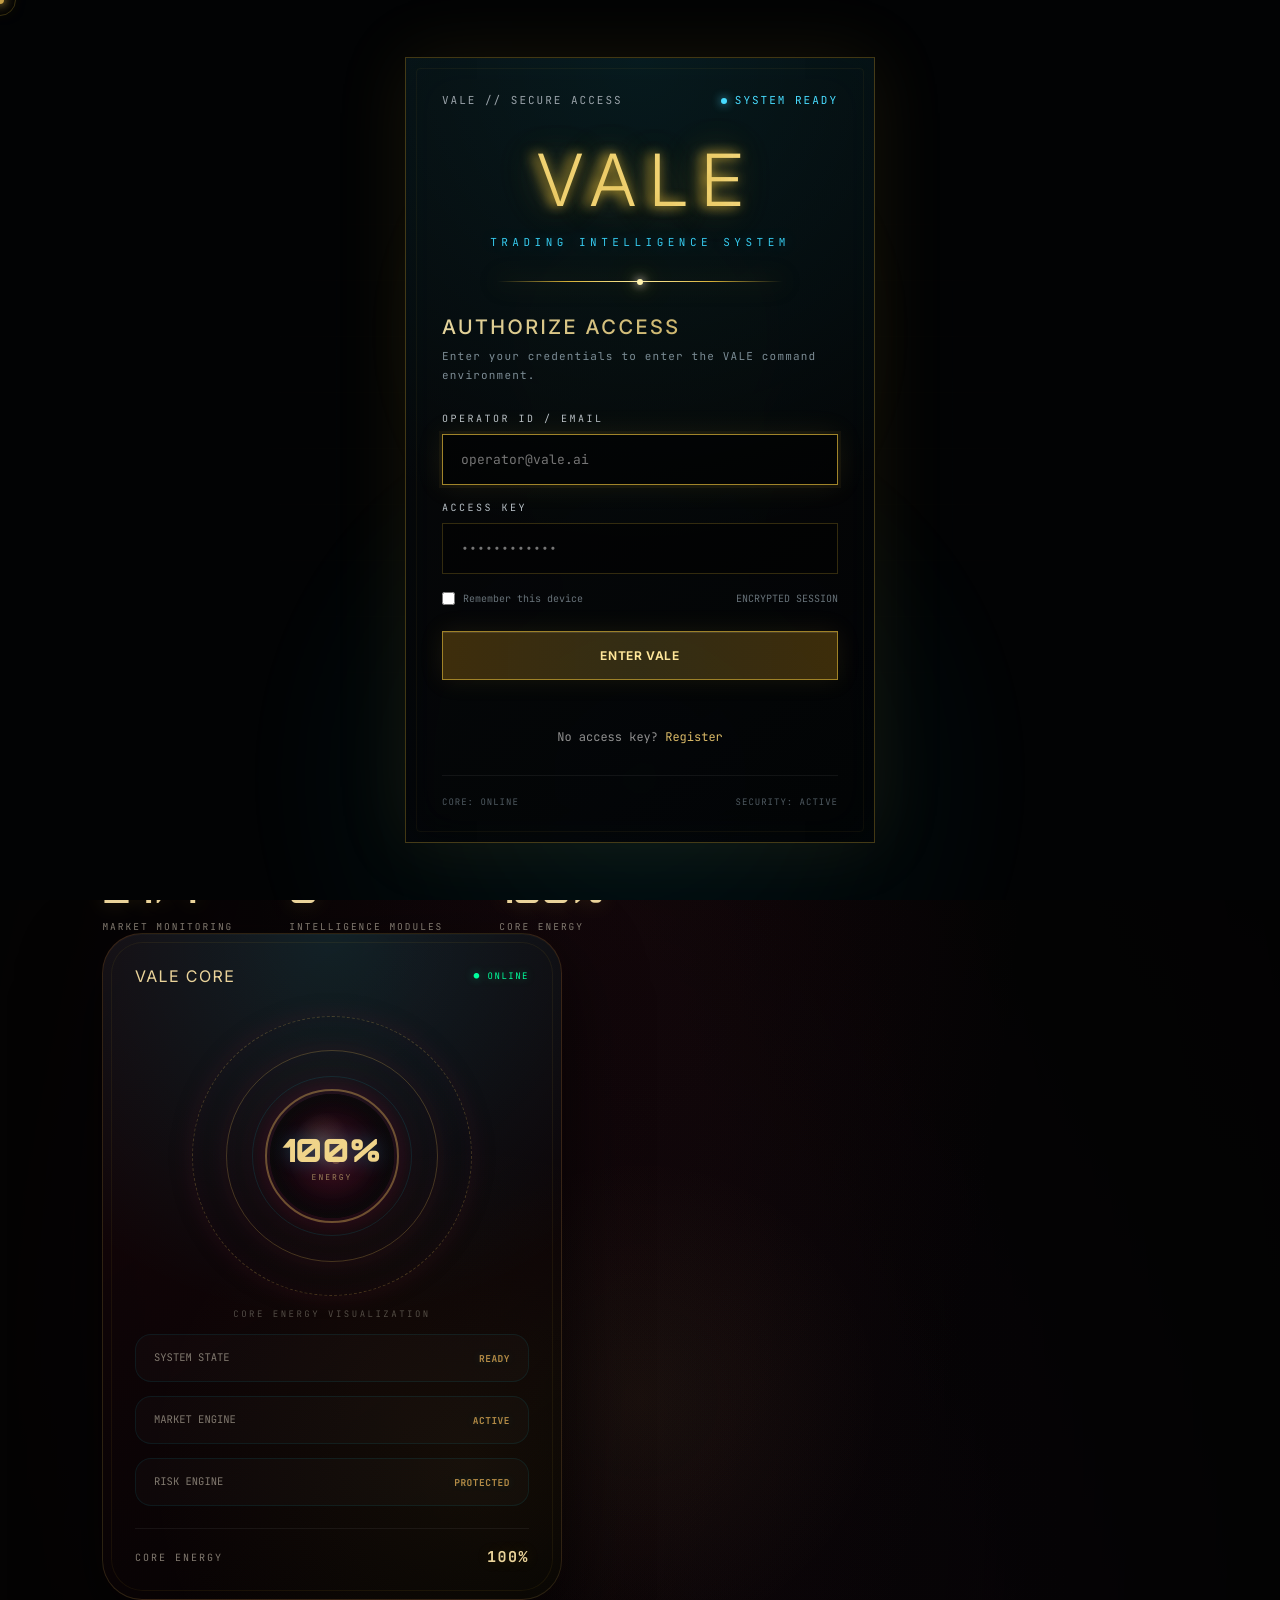
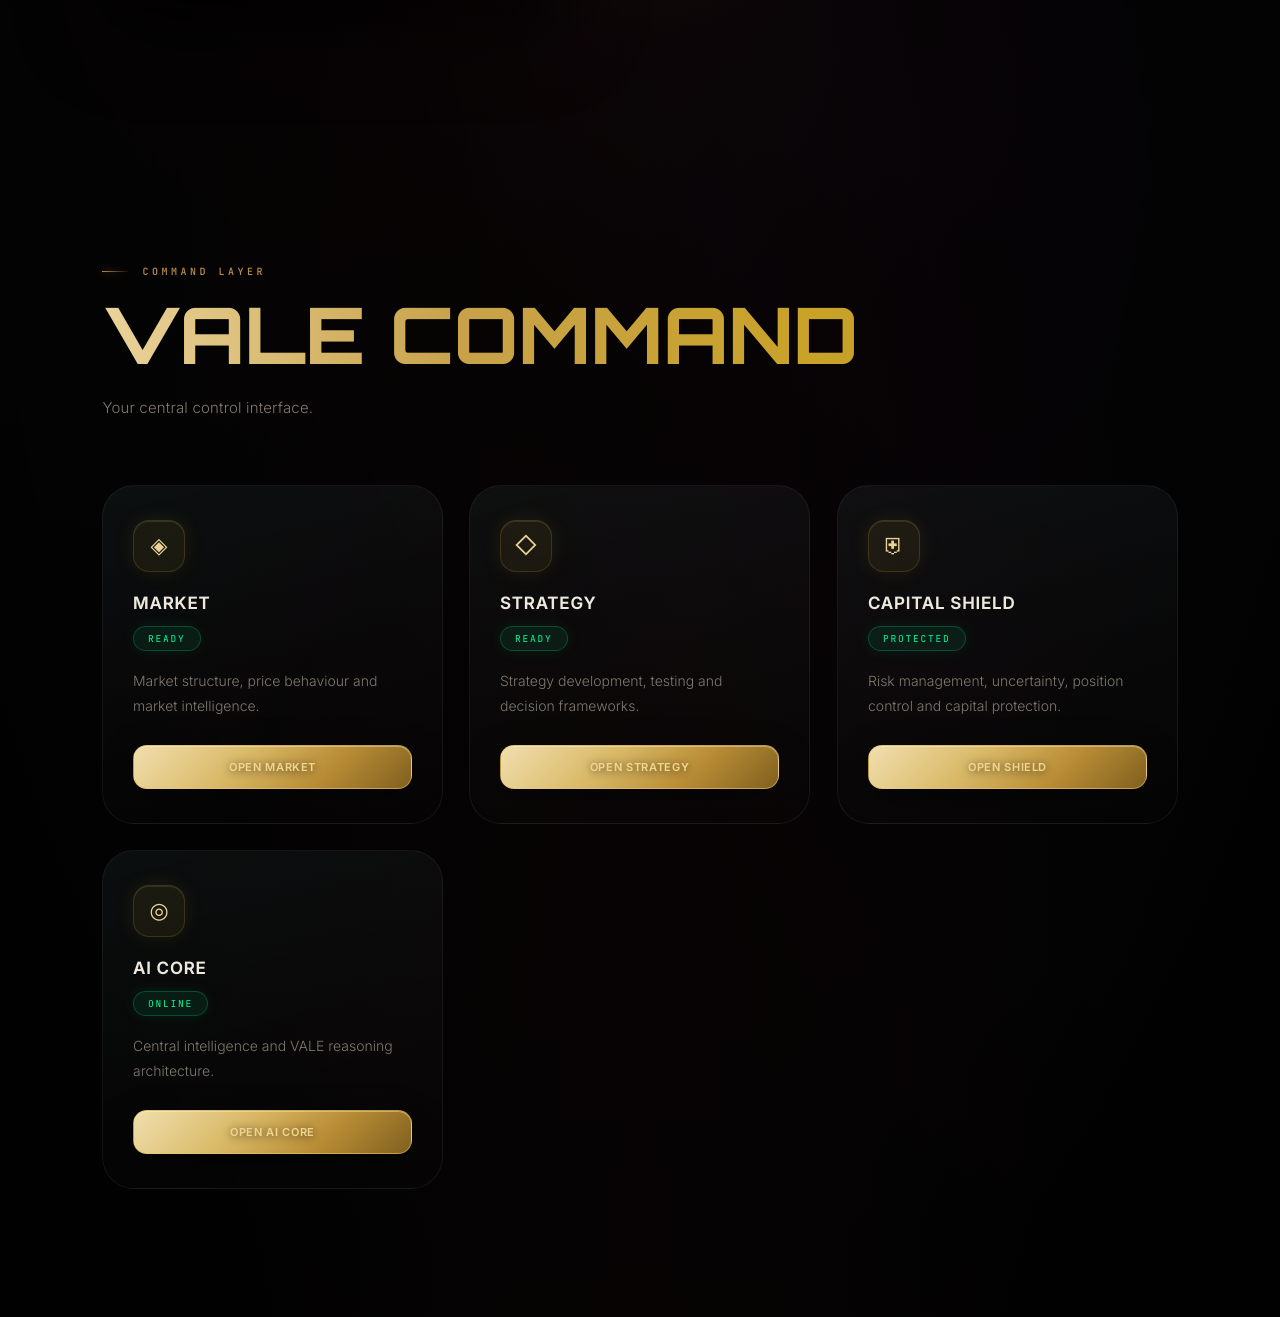
==== index.html @ b97902a8 "Update index.html" ====
<!DOCTYPE html>
<html lang="en">
<head>
<title>VALE AI — Advanced AI Trading Intelligence System | Md Tauqueer</title>

   <link rel="icon" type="image/png" href="./favicon.png">
   
<meta name="description" content="VALE AI by Md Tauqueer — an advanced AI trading intelligence system for market analysis, AI reasoning, learning, and intelligent decision-making.">

<meta name="author" content="Md Tauqueer">

<meta name="robots" content="index, follow">

<link rel="canonical" href="https://valeri-tauqueer-dot.github.io/VALE-AI-/">

<meta property="og:title" content="VALE AI — Advanced AI Trading Intelligence System">
<meta property="og:description" content="VALE AI by Md Tauqueer — advanced AI for market analysis, reasoning, learning, and trading intelligence.">
<meta property="og:type" content="website">
<meta property="og:url" content="https://valeri-tauqueer-dot.github.io/VALE-AI-/">

   <meta property="og:site_name" content="VALE AI">
<meta property="og:locale" content="en_US">

<meta name="twitter:card" content="summary">
<meta name="twitter:title" content="VALE AI — Advanced AI Trading Intelligence System">
<meta name="twitter:description" content="VALE AI by Md Tauqueer — advanced AI for market analysis, reasoning, learning, and trading intelligence.">
   
<meta charset="UTF-8">
<meta name="viewport" content="width=device-width, initial-scale=1.0, maximum-scale=1.0, user-scalable=no">
<meta name="theme-color" content="#020102">
<link rel="preconnect" href="https://fonts.googleapis.com">
<link rel="preconnect" href="https://fonts.gstatic.com" crossorigin>
<link href="https://fonts.googleapis.com/css2?family=Inter:wght@300;400;500;600;700;800;900&family=JetBrains+Mono:wght@300;400;500;600;700&family=Orbitron:wght@500;600;700;800;900&family=Cinzel:wght@400;600;700&display=swap" rel="stylesheet">

<style id="vale-core-inline">
/* =========================================================
   VALE AI — ULTRA PREMIUM CINEMATIC ENGINE v6.0
   BILLION-DOLLAR TIER — 14K-READY RENDERING
   PBR Materials | Volumetric Atmosphere | Film Post-FX
========================================================= */

*,*::before,*::after{margin:0;padding:0;box-sizing:border-box}
html{scroll-behavior:smooth;background:#020102;overflow-x:hidden}
body{
    min-height:100vh;overflow-x:hidden;
    font-family:"Inter",Arial,sans-serif;color:#eeeeee;
    background:#020102;-webkit-font-smoothing:antialiased;
    text-rendering:geometricPrecision;cursor:none;
}

:root{
    --void:#080305;--void-soft:#100509;--black:#020202;
    --velvet:#3a101a;--maroon:#6f1d2b;--maroon-deep:#2a0a12;
    --gold:#d4af37;--gold-light:#f6df91;--gold-bright:#fff0b5;--gold-dark:#755300;
    --platinum:#e5e4e2;--cyan:#6f1d2b;--cyan-soft:#b86673;--cyan-deep:#3e0d17;
    --success:#00ff9d;--warning:#ffd166;--danger:#ff4d6d;
    --text:#eeeeee;--text-soft:#cccccc;--text-muted:#8f8f8f;--text-dim:#626262;
    --glass-light:rgba(255,255,255,.04);--glass:rgba(10,5,15,.72);
    --glass-heavy:rgba(5,2,8,.90);--glass-premium:rgba(12,5,10,.52);
    --border-gold:rgba(212,175,55,.18);--border-gold-strong:rgba(212,175,55,.40);
    --border-cyan:rgba(111,29,43,.42);--border-hairline:rgba(255,255,255,.06);
    --radius-sm:14px;--radius-md:22px;--radius-lg:32px;--radius-xl:40px;
    --shadow-deep:0 40px 100px rgba(0,0,0,.65);
    --shadow-gold:0 0 50px rgba(212,175,55,.12);
    --shadow-cyan:0 0 50px rgba(111,29,43,.14);
    --shadow-lift:0 50px 120px rgba(0,0,0,.70),0 0 1px rgba(255,255,255,.04) inset;
    --ease:cubic-bezier(.22,1,.36,1);--ease-spring:cubic-bezier(.16,1.36,.36,1);
    --ease-bounce:cubic-bezier(.34,1.56,.64,1);
    --fast:.2s;--normal:.5s;--slow:1s;
}

body{
    background:
        radial-gradient(ellipse at 12% 8%, rgba(150,20,72,.55), transparent 50%),
        radial-gradient(ellipse at 88% 12%, rgba(212,175,55,.14), transparent 45%),
        radial-gradient(ellipse at 50% 100%, rgba(0,180,255,.08), transparent 50%),
        radial-gradient(ellipse at 50% 50%, rgba(212,175,55,.03), transparent 70%),
        linear-gradient(160deg, #030001 0%, #1a0610 35%, #0a0104 70%, #020001 100%);
    position:relative;
}

body::before{
    content:"";position:fixed;inset:0;z-index:-9;opacity:.018;
    pointer-events:none;
    background-image:
        repeating-linear-gradient(45deg, transparent, transparent 2px, rgba(255,255,255,.015) 2px, rgba(255,255,255,.015) 4px),
        repeating-linear-gradient(-45deg, transparent, transparent 2px, rgba(255,255,255,.015) 2px, rgba(255,255,255,.015) 4px);
}

.vale-atmosphere{
    position:fixed;inset:0;z-index:-10;pointer-events:none;
    overflow:hidden;perspective:2000px;
}

.atmosphere-stars{position:absolute;inset:0;width:100%;height:100%;opacity:.95}

.atmosphere-aurora{
    position:absolute;inset:-20%;
    background:
        radial-gradient(ellipse 70% 55% at 20% 15%, rgba(160,15,72,.50), transparent 60%),
        radial-gradient(ellipse 60% 48% at 85% 20%, rgba(212,175,55,.18), transparent 55%),
        radial-gradient(ellipse 65% 55% at 50% 95%, rgba(0,170,255,.14), transparent 55%),
        radial-gradient(ellipse 45% 40% at 50% 50%, rgba(212,175,55,.06), transparent 70%);
    filter:blur(90px);
    animation:vaultBreathe 18s ease-in-out infinite;
    will-change:transform,opacity;
}

@keyframes vaultBreathe{
    0%,100%{transform:translate3d(0,0,0) scale(1);opacity:1}
    50%{transform:translate3d(2%,-2.5%,0) scale(1.08);opacity:.88}
}

.atmosphere-mesh{
    position:absolute;left:0;right:0;bottom:-18%;height:70%;
    background-image:
        linear-gradient(rgba(212,175,55,.22) 1px, transparent 1px),
        linear-gradient(90deg, rgba(212,175,55,.22) 1px, transparent 1px);
    background-size:64px 64px;
    transform:rotateX(62deg) scale(1.8);
    transform-origin:bottom center;
    mask-image:linear-gradient(to top, black, transparent 85%);
    opacity:.18;
    animation:meshFlow 14s linear infinite;
}

@keyframes meshFlow{
    from{background-position:0 0, 0 0}
    to{background-position:0 64px, 0 0}
}

.atmosphere-orb{
    position:absolute;border-radius:50%;
    filter:blur(120px);opacity:.32;will-change:transform;
}

.orb-one{width:600px;height:600px;top:-220px;left:-160px;
    background:radial-gradient(circle, rgba(180,20,80,.80), rgba(150,15,72,.40));
    animation:atmosphereFloatOne 18s ease-in-out infinite;
}
.orb-two{width:500px;height:500px;right:-140px;bottom:5%;
    background:radial-gradient(circle, rgba(212,175,55,.35), rgba(180,140,40,.15));
    animation:atmosphereFloatTwo 22s ease-in-out infinite;
}
.orb-three{width:420px;height:420px;left:35%;bottom:-240px;
    background:radial-gradient(circle, rgba(0,200,255,.22), rgba(0,140,220,.10));
    animation:atmosphereFloatThree 26s ease-in-out infinite;
}

@keyframes atmosphereFloatOne{
    0%,100%{transform:translate3d(0,0,0) scale(1)}
    50%{transform:translate3d(80px,50px,0) scale(1.12)}
}
@keyframes atmosphereFloatTwo{
    0%,100%{transform:translate3d(0,0,0) scale(1)}
    50%{transform:translate3d(-70px,-60px,0) scale(1.10)}
}
@keyframes atmosphereFloatThree{
    0%,100%{transform:translate3d(0,0,0)}
    50%{transform:translate3d(-60px,-45px,0)}
}

.atmosphere-grid{
    position:absolute;inset:0;opacity:.045;
    background-image:
        linear-gradient(rgba(212,175,55,.35) 1px, transparent 1px),
        linear-gradient(90deg, rgba(0,220,255,.25) 1px, transparent 1px);
    background-size:80px 80px;
    mask-image:linear-gradient(to bottom, transparent, black 15%, black 80%, transparent);
}

.atmosphere-vignette{
    position:absolute;inset:0;
    background:radial-gradient(ellipse, transparent 22%, rgba(0,0,0,.80) 100%);
}

.atmosphere-godrays{
    position:absolute;inset:0;
    background:
        conic-gradient(from 250deg at 15% 0%, rgba(212,175,55,.08) 0deg, transparent 25deg, transparent 50deg, rgba(0,229,255,.04) 70deg, transparent 95deg),
        conic-gradient(from 290deg at 85% 0%, rgba(0,229,255,.06) 0deg, transparent 20deg, transparent 60deg, rgba(212,175,55,.05) 80deg, transparent 100deg);
    filter:blur(40px);opacity:.6;
    animation:godrayShift 20s ease-in-out infinite;
}

@keyframes godrayShift{
    0%,100%{opacity:.5;transform:scale(1)}
    50%{opacity:.7;transform:scale(1.05)}
}

/* Film overlays */
.vale-film-overlay{
    position:fixed;inset:0;z-index:9998;pointer-events:none;
    opacity:.025;
    background-image:url("data:image/svg+xml,%3Csvg viewBox='0 0 200 200' xmlns='http://www.w3.org/2000/svg'%3E%3Cfilter id='n'%3E%3CfeTurbulence type='fractalNoise' baseFrequency='0.9' numOctaves='4' stitchTiles='stitch'/%3E%3C/filter%3E%3Crect width='100%25' height='100%25' filter='url(%23n)' opacity='1'/%3E%3C/svg%3E");
    background-size:256px 256px;mix-blend-mode:overlay;
}

.vale-scanlines{
    position:fixed;inset:0;z-index:9997;pointer-events:none;
    background:repeating-linear-gradient(0deg, transparent, transparent 2px, rgba(0,0,0,.015) 2px, rgba(0,0,0,.015) 4px);
    opacity:.4;
}

/* Custom cursor */
.vale-cursor{
    position:fixed;width:8px;height:8px;background:var(--gold);
    border-radius:50%;pointer-events:none;z-index:100000;
    mix-blend-mode:difference;
    transition:transform .08s ease-out;
    box-shadow:0 0 10px var(--gold),0 0 20px var(--gold);
}
.vale-cursor-trail{
    position:fixed;width:32px;height:32px;
    border:1px solid rgba(212,175,55,.25);border-radius:50%;
    pointer-events:none;z-index:99999;
    transition:transform .25s var(--ease),width .3s ease,height .3s ease;
    transform:translate(-50%,-50%);
}
.vale-cursor-trail.hovering{
    width:56px;height:56px;border-color:rgba(212,175,55,.55);
    background:rgba(212,175,55,.04);backdrop-filter:blur(2px);
}

.vale-app{position:relative;min-height:100vh;isolation:isolate}

/* Topbar — Brushed Platinum */
.topbar{
    position:sticky;top:0;z-index:1000;min-height:88px;
    padding:16px clamp(20px,5vw,8%);
    display:flex;align-items:center;justify-content:space-between;gap:28px;
    background:
        linear-gradient(180deg, rgba(8,2,7,.92), rgba(8,2,7,.55)),
        repeating-linear-gradient(90deg, rgba(255,255,255,.008) 0px, rgba(255,255,255,.008) 1px, transparent 1px, transparent 4px);
    backdrop-filter:blur(32px) saturate(160%);
    -webkit-backdrop-filter:blur(32px) saturate(160%);
    border-bottom:1px solid rgba(212,175,55,.20);
    box-shadow:0 12px 50px rgba(0,0,0,.30), inset 0 1px 0 rgba(255,255,255,.04);
}

.brand{display:flex;align-items:center;gap:18px;flex-shrink:0}
.brand-name{display:flex;flex-direction:column;gap:4px}

.brand-name h2{
    font-family:"Orbitron",sans-serif;
    font-size:clamp(24px,3.2vw,32px);font-weight:900;
    letter-spacing:6px;line-height:1;
    background:linear-gradient(90deg, #fff8e0, #f3d16f, #d4af37, #c9a227, #00e5ff);
    -webkit-background-clip:text;background-clip:text;color:transparent;
    filter:drop-shadow(0 0 18px rgba(212,175,55,.18));
    position:relative;
}
.brand-name h2::after{
    content:"VALE";position:absolute;inset:0;
    background:linear-gradient(90deg, transparent 30%, rgba(255,255,255,.5) 50%, transparent 70%);
    -webkit-background-clip:text;background-clip:text;color:transparent;
    animation:shimmerSweep 6s ease-in-out infinite;
    background-size:200% 100%;
}
@keyframes shimmerSweep{
    0%,100%{background-position:200% 0}
    50%{background-position:-200% 0}
}
.brand-name span{
    font-family:"JetBrains Mono",monospace;font-size:8px;
    letter-spacing:3px;color:#707070;text-transform:uppercase;
}

/* Shield Symbol */
.vale-symbol{
    width:64px;height:64px;
    display:flex;justify-content:center;align-items:center;flex-shrink:0;
}
.shield-frame{
    position:relative;width:56px;height:62px;
    display:flex;justify-content:center;align-items:center;
    clip-path:polygon(50% 0%, 88% 18%, 100% 55%, 82% 100%, 18% 100%, 0% 55%, 12% 18%);
    background:linear-gradient(145deg, #fff4c8, #e8c44f 45%, #b8941f 55%, #5a3d00);
    box-shadow:0 0 25px rgba(212,175,55,.45), inset 0 2px 6px rgba(255,255,255,.55), inset 0 -2px 6px rgba(0,0,0,.3);
    transition:transform .6s var(--ease),filter .6s ease;
}
.shield-frame::before{
    content:"";position:absolute;inset:2px;
    clip-path:polygon(50% 0%, 88% 18%, 100% 55%, 82% 100%, 18% 100%, 0% 55%, 12% 18%);
    background:linear-gradient(145deg, rgba(255,255,255,.15), transparent 40%, rgba(0,0,0,.2));
    pointer-events:none;
}
.brand:hover .shield-frame{
    transform:translateY(-3px) rotate(-3deg) scale(1.06);
    filter:brightness(1.18) drop-shadow(0 0 30px rgba(212,175,55,.6));
}
.vale-v{position:absolute;width:30px;height:32px}
.v-left,.v-right{
    position:absolute;top:1px;width:4px;height:28px;
    border-radius:10px;
    background:linear-gradient(to bottom, #fffad0, #e8c44f);
    box-shadow:0 0 10px rgba(255,255,255,.55), 0 0 20px rgba(212,175,55,.3);
}
.v-left{left:4px;transform:rotate(28deg)}
.v-right{right:4px;transform:rotate(-28deg)}

.energy-ring-one{
    position:absolute;width:42px;height:42px;border-radius:50%;
    border:1.5px solid rgba(0,229,255,.70);
    box-shadow:0 0 15px rgba(0,229,255,.5), inset 0 0 10px rgba(0,229,255,.15);
    animation:energyRotate 5s linear infinite;
}
@keyframes energyRotate{
    from{transform:rotate(0deg)}to{transform:rotate(360deg)}
}

.core-center{
    position:absolute;top:50%;left:50%;
    width:16px;height:16px;
    display:flex;justify-content:center;align-items:center;
    border-radius:50%;transform:translate(-50%,-50%);
    background:radial-gradient(circle, #b0fcff, #00e5ff 55%, #008cff);
    box-shadow:0 0 16px rgba(0,229,255,1), 0 0 35px rgba(0,229,255,.6), inset 0 0 8px rgba(255,255,255,.5);
    animation:crystalPulse 2.2s ease-in-out infinite;z-index:20;
}
.crystal-core{
    width:6px;height:6px;background:white;
    transform:rotate(45deg);border-radius:2px;
    box-shadow:0 0 10px white, 0 0 18px #00e5ff;
}
@keyframes crystalPulse{
    0%,100%{transform:translate(-50%,-50%) scale(1)}
    50%{transform:translate(-50%,-50%) scale(1.22)}
}

/* Navigation */
.nav-menu{
    display:flex;align-items:center;justify-content:center;gap:6px;
    flex:1;overflow-x:auto;scrollbar-width:none;
}
.nav-menu::-webkit-scrollbar{display:none}

.nav-menu a{
    position:relative;flex:0 0 auto;padding:12px 16px;
    color:#a0a0a0;text-decoration:none;
    font-family:"JetBrains Mono",monospace;font-size:10px;
    font-weight:600;letter-spacing:1.5px;text-transform:uppercase;
    transition:color .4s ease, text-shadow .4s ease;
    border-radius:8px;overflow:hidden;
}
.nav-menu a::before{
    content:"";position:absolute;inset:0;
    background:linear-gradient(135deg, rgba(212,175,55,.08), rgba(0,229,255,.04));
    opacity:0;transition:opacity .4s ease;border-radius:inherit;
}
.nav-menu a::after{
    content:"";position:absolute;left:20%;right:20%;bottom:4px;
    height:1.5px;transform:scaleX(0);transform-origin:center;
    background:linear-gradient(90deg, transparent, var(--gold), var(--cyan), transparent);
    transition:transform .5s var(--ease);
    filter:drop-shadow(0 0 4px var(--gold));
}
.nav-menu a:hover,.nav-menu a.active{
    color:var(--gold-light);text-shadow:0 0 20px rgba(212,175,55,.3);
}
.nav-menu a:hover::before,.nav-menu a.active::before{opacity:1}
.nav-menu a:hover::after,.nav-menu a.active::after{transform:scaleX(1)}

/* System Indicator */
.system-indicator{
    display:flex;align-items:center;gap:8px;flex-shrink:0;
    padding:10px 14px;border:1px solid rgba(0,255,157,.18);border-radius:999px;
    background:rgba(0,255,157,.04);
    font-family:"JetBrains Mono",monospace;font-size:9px;
    letter-spacing:1.2px;color:var(--success);
    position:relative;overflow:hidden;
}
.system-indicator::before{
    content:"";position:absolute;inset:0;
    background:linear-gradient(90deg, transparent, rgba(0,255,157,.08), transparent);
    animation:indicatorScan 3s linear infinite;
}
@keyframes indicatorScan{
    from{transform:translateX(-100%)}to{transform:translateX(100%)}
}
.status-dot{
    width:7px;height:7px;border-radius:50%;
    background:var(--success);
    box-shadow:0 0 12px var(--success), 0 0 24px rgba(0,255,157,.4);
    animation:statusPulse 2s ease-in-out infinite;position:relative;
}
.status-dot::after{
    content:"";position:absolute;inset:-4px;border-radius:50%;
    border:1px solid rgba(0,255,157,.3);
    animation:statusRipple 2s ease-out infinite;
}
@keyframes statusPulse{
    0%,100%{opacity:.6;transform:scale(.9)}
    50%{opacity:1;transform:scale(1.2)}
}
@keyframes statusRipple{
    0%{transform:scale(1);opacity:1}
    100%{transform:scale(2.5);opacity:0}
}

/* Sections */
section{position:relative;scroll-margin-top:100px}
.section-heading{position:relative}
.section-label{
    font-family:"JetBrains Mono",monospace;color:var(--cyan);
    font-size:10px;font-weight:600;letter-spacing:3.5px;text-transform:uppercase;
    display:inline-flex;align-items:center;gap:12px;
}
.section-label::before{
    content:"";width:28px;height:1px;
    background:linear-gradient(90deg, var(--cyan), transparent);
    filter:drop-shadow(0 0 4px var(--cyan));
}
.section-heading h2{
    margin-top:16px;
    font-family:"Orbitron",sans-serif;
    font-size:clamp(42px,7vw,78px);font-weight:800;line-height:1.05;
    background:linear-gradient(90deg, var(--gold-light), var(--gold), #c9a227, var(--cyan));
    -webkit-background-clip:text;background-clip:text;color:transparent;
    position:relative;
}
.section-heading h2::after{
    content:attr(data-text);position:absolute;inset:0;
    background:linear-gradient(90deg, transparent 40%, rgba(255,255,255,.4) 50%, transparent 60%);
    -webkit-background-clip:text;background-clip:text;color:transparent;
    animation:textShimmer 5s ease-in-out infinite;
    background-size:200% 100%;
}
@keyframes textShimmer{
    0%,100%{background-position:200% 0}
    50%{background-position:-200% 0}
}
.section-heading>span{
    display:block;margin-top:18px;max-width:580px;
    color:var(--text-muted);font-size:15px;line-height:1.8;
    font-weight:300;letter-spacing:.2px;
}

.reveal{
    opacity:0;transform:translateY(40px) scale(.98);
    transition:opacity 1.2s var(--ease), transform 1.2s var(--ease), filter 1.2s ease;
    filter:blur(4px);
}
.reveal.in-view{opacity:1;transform:translateY(0) scale(1);filter:blur(0)}

main>section[hidden]{display:none !important}
main>section.vale-page-active{
    display:block;animation:pageIn .7s var(--ease) forwards;
}
@keyframes pageIn{
    from{opacity:0;transform:translateY(24px) scale(.98);filter:blur(8px)}
    to{opacity:1;transform:translateY(0) scale(1);filter:blur(0)}
}

/* Buttons */
button{font-family:"Inter",sans-serif;cursor:none}
.primary-action,.secondary-action,.module-action,.chat-tools button,#sendMessageButton,#logoutButton{
    position:relative;border:none;cursor:none;
    transition:transform .4s var(--ease), box-shadow .4s ease, filter .4s ease;
    overflow:hidden;
}
.primary-action{
    padding:16px 32px;border-radius:999px;
    background:linear-gradient(135deg, #fff4b8, #f0cc5a, #d4af37, #b8941f);
    color:#0a0a0a;font-weight:800;letter-spacing:1px;font-size:13px;
    box-shadow:0 12px 40px rgba(212,175,55,.22), inset 0 1px 0 rgba(255,255,255,.4), inset 0 -1px 0 rgba(0,0,0,.15);
    position:relative;
}
.primary-action::before{
    content:"";position:absolute;inset:0;
    background:linear-gradient(90deg, transparent, rgba(255,255,255,.35), transparent);
    transform:translateX(-100%);transition:transform .6s ease;
}
.primary-action:hover::before{transform:translateX(100%)}
.primary-action:hover{
    transform:translateY(-4px) scale(1.02);
    filter:brightness(1.12);
    box-shadow:0 20px 55px rgba(212,175,55,.4), 0 0 0 1px rgba(212,175,55,.3), inset 0 1px 0 rgba(255,255,255,.5);
}
.secondary-action{
    padding:15px 28px;border-radius:999px;color:var(--cyan);
    background:rgba(0,229,255,.04);border:1.5px solid var(--border-cyan);
    font-weight:600;letter-spacing:.5px;backdrop-filter:blur(10px);
}
.secondary-action:hover{
    transform:translateY(-4px) scale(1.02);
    background:rgba(0,229,255,.10);
    box-shadow:0 15px 40px rgba(0,229,255,.15), 0 0 0 1px rgba(0,229,255,.25);
    border-color:rgba(0,229,255,.45);
}

/* Hero */
.hero{
    min-height:calc(100vh - 88px);
    padding:clamp(70px,10vw,130px) clamp(24px,8vw,8%);
    display:flex;align-items:center;justify-content:space-between;
    gap:clamp(50px,8vw,120px);position:relative;
}
.hero::before{
    content:"";position:absolute;top:10%;right:5%;
    width:400px;height:400px;
    background:radial-gradient(circle, rgba(212,175,55,.06), transparent 70%);
    filter:blur(60px);pointer-events:none;
    animation:heroGlowPulse 10s ease-in-out infinite;
}
@keyframes heroGlowPulse{
    0%,100%{opacity:.6;transform:scale(1)}
    50%{opacity:1;transform:scale(1.15)}
}
.hero-content{max-width:740px;position:relative;z-index:2}
.hero h1{
    margin-top:20px;
    font-family:"Orbitron",sans-serif;
    font-size:clamp(52px,9vw,100px);font-weight:900;
    line-height:.95;letter-spacing:-2px;
    text-shadow:0 0 80px rgba(212,175,55,.1);
}
.hero h1 span{
    display:block;margin-top:10px;
    background:linear-gradient(90deg, var(--gold), #f8e7a0, #fff6d2, var(--cyan), var(--gold));
    background-size:200% auto;
    -webkit-background-clip:text;background-clip:text;color:transparent;
    animation:gradientFlow 8s linear infinite;
    filter:drop-shadow(0 0 30px rgba(212,175,55,.2));
}
@keyframes gradientFlow{
    0%{background-position:0% center}
    100%{background-position:200% center}
}
.hero p{
    max-width:700px;margin-top:32px;
    color:#c0c0c0;font-size:clamp(17px,2.2vw,21px);
    line-height:1.9;font-weight:300;letter-spacing:.3px;
}
.hero-actions{
    display:flex;flex-wrap:wrap;gap:14px;margin-top:38px;
}
.hero-stats{
    display:flex;flex-wrap:wrap;gap:clamp(28px,5vw,56px);
    margin-top:56px;padding-top:38px;
    border-top:1px solid rgba(255,255,255,.06);position:relative;
}
.hero-stats::before{
    content:"";position:absolute;left:0;top:-1px;
    width:120px;height:1px;
    background:linear-gradient(90deg, var(--gold), transparent);
    filter:drop-shadow(0 0 6px var(--gold));
}
.hero-stat strong{
    display:block;font-family:"Orbitron",sans-serif;
    font-size:clamp(26px,3.5vw,34px);font-weight:800;
    color:var(--gold-light);letter-spacing:.5px;
    text-shadow:0 0 20px rgba(212,175,55,.2);
}
.hero-stat span{
    display:block;margin-top:8px;
    font-family:"JetBrains Mono",monospace;font-size:9.5px;
    letter-spacing:2px;color:var(--text-muted);text-transform:uppercase;
}

/* Intelligence Panel */
.intelligence-panel{
    position:relative;width:min(460px,100%);padding:32px;
    border:1.5px solid var(--border-gold);border-radius:var(--radius-xl);
    background:
        linear-gradient(145deg, rgba(48,9,24,.65), rgba(2,2,3,.85)),
        repeating-linear-gradient(45deg, rgba(212,175,55,.015) 0px, rgba(212,175,55,.015) 1px, transparent 1px, transparent 12px);
    backdrop-filter:blur(32px) saturate(140%);
    -webkit-backdrop-filter:blur(32px) saturate(140%);
    box-shadow:var(--shadow-deep), var(--shadow-gold), inset 0 1px 0 rgba(255,255,255,.04);
    overflow:hidden;transform-style:preserve-3d;
    transition:transform .6s var(--ease), box-shadow .6s ease;
}
.intelligence-panel:hover{
    transform:translateY(-6px) rotateX(2deg);
    box-shadow:0 60px 120px rgba(0,0,0,.7), 0 0 60px rgba(212,175,55,.15), inset 0 1px 0 rgba(255,255,255,.06);
}
.intelligence-panel::before{
    content:"";position:absolute;inset:0;
    background:
        radial-gradient(circle at 50% 0%, rgba(0,229,255,.12), transparent 55%),
        radial-gradient(circle at 80% 80%, rgba(212,175,55,.06), transparent 50%);
    pointer-events:none;
}
.intelligence-panel::after{
    content:"";position:absolute;inset:8px;
    border:1px solid rgba(212,175,55,.08);
    border-radius:calc(var(--radius-xl) - 8px);pointer-events:none;
    background:
        linear-gradient(90deg, rgba(212,175,55,.4) 12px, transparent 12px) top left no-repeat,
        linear-gradient(180deg, rgba(212,175,55,.4) 12px, transparent 12px) top left no-repeat,
        linear-gradient(-90deg, rgba(212,175,55,.4) 12px, transparent 12px) top right no-repeat,
        linear-gradient(180deg, rgba(212,175,55,.4) 12px, transparent 12px) top right no-repeat,
        linear-gradient(90deg, rgba(212,175,55,.4) 12px, transparent 12px) bottom left no-repeat,
        linear-gradient(0deg, rgba(212,175,55,.4) 12px, transparent 12px) bottom left no-repeat,
        linear-gradient(-90deg, rgba(212,175,55,.4) 12px, transparent 12px) bottom right no-repeat,
        linear-gradient(0deg, rgba(212,175,55,.4) 12px, transparent 12px) bottom right no-repeat;
    background-size:12px 1px, 1px 12px;
}
.panel-top{
    display:flex;align-items:center;justify-content:space-between;
    font-family:"Orbitron",sans-serif;color:var(--gold-light);
    font-size:16px;letter-spacing:1.5px;position:relative;z-index:2;
}
.panel-top .online{
    color:var(--success);font-family:"JetBrains Mono",monospace;
    font-size:9px;letter-spacing:1.5px;
    text-shadow:0 0 10px rgba(0,255,157,.4);
}

.core-energy-stage{
    position:relative;width:100%;aspect-ratio:1/1;
    max-width:280px;margin:30px auto 12px;
    display:flex;align-items:center;justify-content:center;
}
.core-ring{
    position:absolute;inset:0;border-radius:50%;
    border:1.5px solid rgba(212,175,55,.22);
}
.core-ring-outer{
    animation:coreRotate 35s linear infinite;
    border-style:dashed;border-color:rgba(0,229,255,.18);border-width:1.5px;
}
.core-ring-mid{
    inset:12%;border-color:rgba(212,175,55,.35);
    animation:coreRotate 24s linear infinite reverse;border-width:1.5px;
}
.core-ring-inner{
    inset:26%;border-color:rgba(0,229,255,.45);
    box-shadow:0 0 40px rgba(0,229,255,.15) inset, 0 0 20px rgba(0,229,255,.08);
    border-width:2px;
}
@keyframes coreRotate{
    from{transform:rotate(0deg)}to{transform:rotate(360deg)}
}
.core-orbit-dot{
    position:absolute;width:8px;height:8px;border-radius:50%;
    background:var(--cyan);
    box-shadow:0 0 15px var(--cyan), 0 0 30px rgba(0,229,255,.7), 0 0 50px rgba(0,229,255,.3);
    top:50%;left:50%;animation:orbitTravel 7s linear infinite;
}
@keyframes orbitTravel{
    from{transform:rotate(0deg) translateX(125px) rotate(0deg)}
    to{transform:rotate(360deg) translateX(125px) rotate(-360deg)}
}
.core-center-mass{
    position:relative;width:44%;height:44%;border-radius:50%;
    display:flex;align-items:center;justify-content:center;flex-direction:column;
    background:radial-gradient(circle at 35% 30%, rgba(255,255,255,.55), rgba(0,229,255,.40) 35%, rgba(0,140,255,.10) 70%);
    box-shadow:
        0 0 50px rgba(0,229,255,.55),
        0 0 100px rgba(0,229,255,.30),
        inset 0 0 40px rgba(255,255,255,.30),
        inset 0 0 80px rgba(0,229,255,.15);
    animation:coreBreathe 3s ease-in-out infinite;
}
.core-center-mass::before{
    content:"";position:absolute;inset:-15%;border-radius:50%;
    border:1px solid rgba(0,229,255,.1);
    animation:coreBreathe 3s ease-in-out infinite reverse;
}
@keyframes coreBreathe{
    0%,100%{transform:scale(1);filter:brightness(1)}
    50%{transform:scale(1.06);filter:brightness(1.18)}
}
.core-center-mass strong{
    font-family:"Orbitron",sans-serif;
    font-size:clamp(26px,3.5vw,32px);font-weight:900;
    color:#020e14;letter-spacing:.5px;
    text-shadow:0 0 20px rgba(0,229,255,.3);
}
.core-center-mass span{
    margin-top:3px;font-family:"JetBrains Mono",monospace;
    font-size:8px;letter-spacing:2px;color:rgba(2,14,20,.7);
}
.panel-footer-label{
    text-align:center;margin-top:8px;
    font-family:"JetBrains Mono",monospace;font-size:9px;
    letter-spacing:2.5px;color:var(--text-dim);
}

.signal{
    display:flex;align-items:center;justify-content:space-between;
    margin-top:14px;padding:16px 18px;
    border:1.5px solid rgba(0,229,255,.08);border-radius:16px;
    background:rgba(255,255,255,.02);color:var(--text-muted);
    font-family:"JetBrains Mono",monospace;font-size:10.5px;
    transition:border-color .4s ease, background .4s ease, transform .4s ease;
    position:relative;overflow:hidden;
}
.signal::before{
    content:"";position:absolute;left:0;top:0;bottom:0;width:3px;
    background:linear-gradient(to bottom, var(--cyan), transparent);
    opacity:0;transition:opacity .4s ease;
}
.signal:hover{
    border-color:rgba(0,229,255,.35);background:rgba(0,229,255,.04);
    transform:translateX(4px);
}
.signal:hover::before{opacity:1}
.signal strong{
    color:var(--cyan);font-size:9.5px;letter-spacing:.5px;
    text-shadow:0 0 10px rgba(0,229,255,.2);
}
.panel-footer{
    display:flex;align-items:center;justify-content:space-between;
    margin-top:22px;padding-top:18px;
    border-top:1px solid rgba(255,255,255,.06);
    font-family:"JetBrains Mono",monospace;font-size:10px;
    letter-spacing:2px;color:var(--text-muted);position:relative;
}
.panel-footer strong{
    color:var(--gold-light);font-size:15px;letter-spacing:1.5px;
    text-shadow:0 0 15px rgba(212,175,55,.2);
}

/* Wake Overlay */
.vale-wake-overlay{
    position:fixed;inset:0;z-index:9999;display:none;
    align-items:center;justify-content:center;flex-direction:column;gap:30px;
    background:radial-gradient(circle at center, rgba(0,229,255,.08), rgba(2,1,2,.96) 45%, #020102 100%);
    backdrop-filter:blur(20px);
}
.vale-wake-overlay.active{display:flex}
.wake-core{
    position:relative;width:180px;height:180px;
    display:flex;align-items:center;justify-content:center;
}
.wake-ring{
    position:absolute;inset:0;border:1.5px solid var(--gold);border-radius:50%;
    box-shadow:0 0 40px rgba(212,175,55,.4), inset 0 0 30px rgba(212,175,55,.1);
    animation:wakeRotate 2.5s linear infinite;
}
.wake-ring-two{
    inset:24px;border-color:var(--cyan);
    box-shadow:0 0 40px rgba(0,229,255,.4), inset 0 0 30px rgba(0,229,255,.1);
    animation-direction:reverse;animation-duration:1.8s;
}
.wake-core-center{
    width:80px;height:80px;display:flex;align-items:center;justify-content:center;
    border:1.5px solid var(--gold);border-radius:50%;background:#050509;
    color:var(--gold-light);font-family:"Orbitron",sans-serif;
    font-size:32px;font-weight:900;
    box-shadow:0 0 45px rgba(0,229,255,.3), inset 0 0 20px rgba(212,175,55,.1);
    text-shadow:0 0 20px rgba(212,175,55,.5);
}
@keyframes wakeRotate{
    from{transform:rotate(0deg)}to{transform:rotate(360deg)}
}
.wake-status{
    color:var(--cyan);font-family:"JetBrains Mono",monospace;
    font-size:12px;letter-spacing:5px;
    animation:wakeTextPulse 1.2s ease-in-out infinite;
    text-shadow:0 0 15px rgba(0,229,255,.4);
}
@keyframes wakeTextPulse{
    0%,100%{opacity:.4}50%{opacity:1}
}

::selection{background:rgba(0,229,255,.30);color:white}
::-webkit-scrollbar{width:8px}
::-webkit-scrollbar-track{background:#020102}
::-webkit-scrollbar-thumb{
    background:linear-gradient(var(--gold), var(--cyan));
    border-radius:20px;border:2px solid #020102;
}

@media (prefers-reduced-motion:reduce){
    *,*::before,*::after{
        animation-duration:.01ms !important;animation-iteration-count:1 !important;
        scroll-behavior:auto !important;transition-duration:.01ms !important;
    }
    .reveal{opacity:1 !important;transform:none !important;filter:none !important}
}

/* ---------- ROYAL MAROON / MATTE BLACK LUXURY SKIN ---------- */
body{
    background:
      radial-gradient(ellipse at 50% -10%, rgba(111,29,43,.34) 0%, rgba(54,12,23,.20) 32%, transparent 62%),
      radial-gradient(ellipse at 15% 55%, rgba(74,15,28,.20), transparent 48%),
      radial-gradient(ellipse at 88% 70%, rgba(92,20,35,.16), transparent 46%),
      linear-gradient(145deg,#050204 0%,#0d0308 38%,#18060d 68%,#070204 100%);
    color:var(--text);
}
.vale-app{background:linear-gradient(180deg,rgba(8,2,5,.18),rgba(31,7,14,.10));}
.topbar{background:linear-gradient(180deg,rgba(7,2,4,.96),rgba(38,9,17,.82));}
.primary-action{
    color:#2a0710 !important;
    background:linear-gradient(135deg,#f8e7a0,#d4af37 48%,#a87c20);
    box-shadow:0 12px 40px rgba(212,175,55,.18),inset 0 1px 0 rgba(255,255,255,.42),inset 0 -1px 0 rgba(42,7,16,.28);
}
.secondary-action{
    color:#8e3344 !important;
    background:linear-gradient(145deg,rgba(3,2,2,.96),rgba(28,6,13,.92));
    border-color:rgba(142,51,68,.62);
}
.secondary-action:hover{background:linear-gradient(145deg,rgba(20,4,9,.98),rgba(70,17,29,.92));border-color:#9b3d50;box-shadow:0 15px 40px rgba(70,17,29,.28),0 0 0 1px rgba(155,61,80,.22);}
.module-action,.chat-tools button,#sendMessageButton,#logoutButton{
    color:#8e3344 !important;
    border-color:rgba(111,29,43,.62) !important;
    background:linear-gradient(145deg,rgba(2,2,2,.96),rgba(30,7,14,.90)) !important;
}
.module-action:hover,.chat-tools button:hover,#sendMessageButton:hover,#logoutButton:hover{
    color:#d7a4ad !important;background:linear-gradient(145deg,rgba(30,6,13,.98),rgba(82,19,34,.94)) !important;
    box-shadow:0 0 0 1px rgba(142,51,68,.38) inset,0 15px 35px rgba(70,17,29,.24);
}
.nav-menu a{color:#bda6aa;}
.nav-menu a:hover,.nav-menu a.active{color:#d4af37;}
.hero-eyebrow,.status-line,.system-label{color:#9a4050 !important;}
</style>

<style id="vale-dashboard-inline">
/* Dashboard & Module System — Ultra Edition */
.platform,.market-space,.forge-space,.shield-space{
    padding:clamp(80px,10vw,150px) clamp(24px,8vw,8%);
}
.market-space,.forge-space,.shield-space{
    border-top:1px solid rgba(255,255,255,.04);position:relative;
}
.market-space::before,.forge-space::before,.shield-space::before{
    content:"";position:absolute;top:0;left:0;right:0;height:1px;
    background:linear-gradient(90deg, transparent, rgba(212,175,55,.3), var(--cyan), rgba(212,175,55,.3), transparent);
    filter:drop-shadow(0 0 6px rgba(212,175,55,.3));
}

.dashboard-grid{
    margin-top:64px;
    display:grid;grid-template-columns:repeat(auto-fit,minmax(270px,1fr));gap:26px;
}
.command-card{
    position:relative;padding:34px 30px;border-radius:var(--radius-lg);
    border:1.5px solid var(--border-hairline);
    background:
        linear-gradient(165deg, rgba(255,255,255,.04), rgba(255,255,255,.01)),
        linear-gradient(165deg, rgba(0,229,255,.015), transparent 60%);
    backdrop-filter:blur(24px);-webkit-backdrop-filter:blur(24px);
    overflow:hidden;cursor:none;
    transition:transform .6s var(--ease), border-color .5s ease, box-shadow .6s ease;
    transform-style:preserve-3d;
}
.command-card::before{
    content:"";position:absolute;inset:0;
    background:radial-gradient(circle at 30% 0%, rgba(0,229,255,.12), transparent 55%);
    opacity:0;transition:opacity .5s ease;
}
.command-card::after{
    content:"";position:absolute;left:0;right:0;bottom:0;height:2.5px;
    background:linear-gradient(90deg, transparent, var(--gold), var(--cyan), var(--gold), transparent);
    transform:scaleX(0);transform-origin:center;
    transition:transform .6s var(--ease);
    filter:drop-shadow(0 0 8px var(--gold));
}
.command-card:hover{
    transform:translateY(-10px) scale(1.01);
    border-color:var(--border-gold-strong);
    box-shadow:var(--shadow-lift), 0 0 60px rgba(212,175,55,.08);
}
.command-card:hover::before{opacity:1}
.command-card:hover::after{transform:scaleX(1)}

.card-icon{
    display:inline-flex;align-items:center;justify-content:center;
    width:52px;height:52px;border-radius:16px;
    border:1.5px solid var(--border-gold);
    background:rgba(212,175,55,.08);color:var(--gold-light);
    font-size:22px;margin-bottom:22px;position:relative;
    box-shadow:0 0 20px rgba(212,175,55,.1), inset 0 1px 0 rgba(255,255,255,.1);
    transition:transform .4s ease, box-shadow .4s ease;
}
.command-card:hover .card-icon{
    transform:scale(1.1) rotate(-5deg);
    box-shadow:0 0 30px rgba(212,175,55,.25), inset 0 1px 0 rgba(255,255,255,.2);
}
.command-card h3{
    font-family:"Orbitron",sans-serif;font-size:17px;
    font-weight:800;letter-spacing:1.8px;color:var(--text);position:relative;
}
.command-card .value{
    display:inline-block;margin-top:12px;padding:5px 14px;border-radius:999px;
    background:rgba(0,255,157,.08);border:1.5px solid rgba(0,255,157,.22);
    color:var(--success);font-family:"JetBrains Mono",monospace;
    font-size:9.5px;letter-spacing:1.8px;
    box-shadow:0 0 15px rgba(0,255,157,.08);
}
.command-card p{
    margin-top:18px;color:var(--text-muted);font-size:14px;
    line-height:1.8;min-height:50px;font-weight:300;
}
.module-action{
    margin-top:26px;width:100%;padding:14px;border-radius:14px;
    border:1.5px solid var(--border-cyan);background:rgba(0,229,255,.03);
    color:var(--cyan);font-family:"JetBrains Mono",monospace;
    font-size:11px;font-weight:700;letter-spacing:2px;
    position:relative;overflow:hidden;
    transition:all .4s ease;
}
.module-action::before{
    content:"";position:absolute;inset:0;
    background:linear-gradient(90deg, transparent, rgba(0,229,255,.1), transparent);
    transform:translateX(-100%);transition:transform .6s ease;
}
.module-action:hover{
    background:rgba(0,229,255,.12);
    box-shadow:0 0 0 1px var(--border-cyan) inset, 0 15px 35px rgba(0,229,255,.15);
    transform:translateY(-2px);letter-spacing:2.5px;
}
.module-action:hover::before{transform:translateX(100%)}

/* Market Grid */
.market-grid{
    margin-top:56px;
    display:grid;grid-template-columns:repeat(auto-fit,minmax(300px,1fr));gap:26px;
}
.market-card,.forge-card,.shield-card{
    padding:32px;border-radius:var(--radius-lg);
    border:1.5px solid var(--border-hairline);
    background:
        var(--glass-premium),
        linear-gradient(135deg, rgba(212,175,55,.02), transparent 50%, rgba(0,229,255,.015));
    backdrop-filter:blur(28px);-webkit-backdrop-filter:blur(28px);
    box-shadow:0 25px 60px rgba(0,0,0,.35), inset 0 1px 0 rgba(255,255,255,.03);
    transition:border-color .5s ease, transform .5s var(--ease), box-shadow .5s ease;
    position:relative;overflow:hidden;
}
.market-card:hover,.forge-card:hover,.shield-card:hover{
    border-color:rgba(0,229,255,.25);
    transform:translateY(-6px);
    box-shadow:0 35px 80px rgba(0,0,0,.45), 0 0 40px rgba(0,229,255,.06);
}
.market-card::before,.forge-card::before,.shield-card::before{
    content:"";position:absolute;top:0;left:0;
    width:40px;height:40px;
    border-top:2px solid rgba(212,175,55,.3);
    border-left:2px solid rgba(212,175,55,.3);
    border-radius:var(--radius-lg) 0 0 0;
    opacity:.6;transition:opacity .4s ease, width .4s ease, height .4s ease;
}
.market-card:hover::before,.forge-card:hover::before,.shield-card:hover::before{
    opacity:1;width:50px;height:50px;
}
.market-card h3,.forge-card h3,.shield-card h3{
    font-family:"Orbitron",sans-serif;font-size:15px;
    font-weight:700;letter-spacing:1.8px;color:var(--gold-light);
    padding-bottom:18px;margin-bottom:8px;
    border-bottom:1px solid rgba(255,255,255,.05);position:relative;
}
.market-card h3::after,.forge-card h3::after,.shield-card h3::after{
    content:"";position:absolute;bottom:-1px;left:0;
    width:60px;height:1px;
    background:linear-gradient(90deg, var(--gold), transparent);
    filter:drop-shadow(0 0 4px var(--gold));
}

.asset,.insight,.simulation,.shield-status{
    display:flex;align-items:center;justify-content:space-between;
    padding:14px 6px;border-bottom:1px solid rgba(255,255,255,.035);
    font-family:"JetBrains Mono",monospace;font-size:11.5px;
    transition:background .3s ease;border-radius:6px;
}
.asset:hover,.insight:hover,.simulation:hover,.shield-status:hover{
    background:rgba(255,255,255,.015);
}
.asset:last-child,.insight:last-child,.simulation:last-child,.shield-status:last-child{border-bottom:none}

.asset strong,.simulation h4{
    font-family:"Inter",sans-serif;font-weight:600;
    font-size:13px;color:var(--text-soft);letter-spacing:0;
}
.asset span,.insight strong,.simulation span,.shield-status strong{
    padding:4px 12px;border-radius:999px;
    background:rgba(0,229,255,.06);border:1.5px solid rgba(0,229,255,.15);
    color:var(--cyan-soft);font-size:9.5px;letter-spacing:1.2px;
    box-shadow:0 0 10px rgba(0,229,255,.05);
}
.insight span{color:var(--text-muted);font-family:"Inter",sans-serif;font-size:13px}
.shield-status span{background:none;border:none;padding:0;color:var(--text-soft);font-family:"Inter",sans-serif;font-size:13px}
.shield-status strong{
    background:rgba(255,209,102,.08);border-color:rgba(255,209,102,.25);
    color:var(--warning);box-shadow:0 0 10px rgba(255,209,102,.06);
}

.vision-engine,.forge-result{
    margin-top:32px;padding:32px;border-radius:var(--radius-lg);
    border:1.5px solid var(--border-gold);
    background:
        linear-gradient(160deg, rgba(212,175,55,.04), rgba(0,0,0,.25)),
        repeating-linear-gradient(90deg, rgba(212,175,55,.008) 0px, rgba(212,175,55,.008) 1px, transparent 1px, transparent 60px);
    position:relative;overflow:hidden;
}
.vision-engine::before,.forge-result::before{
    content:"";position:absolute;top:0;left:0;right:0;height:2px;
    background:linear-gradient(90deg, transparent, var(--gold), var(--cyan), var(--gold), transparent);
    filter:drop-shadow(0 0 8px var(--gold));opacity:.6;
}
.vision-engine h3,.forge-result h3{
    font-family:"Orbitron",sans-serif;font-size:14px;
    letter-spacing:2px;color:var(--gold-light);margin-bottom:18px;
    display:flex;align-items:center;gap:12px;
}
.vision-engine h3::before,.forge-result h3::before{
    content:"◈";color:var(--cyan);filter:drop-shadow(0 0 6px var(--cyan));
}
.report-box,.result-window{
    padding:24px;border-radius:16px;background:rgba(0,0,0,.4);
    border:1.5px dashed rgba(255,255,255,.10);color:var(--text-dim);
    font-family:"JetBrains Mono",monospace;font-size:13px;
    letter-spacing:.5px;min-height:64px;
    display:flex;align-items:center;position:relative;overflow:hidden;
}
.report-box::before,.result-window::before{
    content:"";position:absolute;inset:0;
    background:linear-gradient(90deg, transparent, rgba(0,229,255,.02), transparent);
    animation:dataStream 4s linear infinite;
}
@keyframes dataStream{
    from{transform:translateX(-100%)}to{transform:translateX(100%)}
}

.forge-grid{
    margin-top:56px;
    display:grid;grid-template-columns:repeat(auto-fit,minmax(300px,1fr));gap:26px;
}
.forge-box{
    padding:16px 20px;margin-top:12px;border-radius:14px;
    background:rgba(255,255,255,.025);border:1.5px solid var(--border-hairline);
    color:var(--text-soft);font-family:"JetBrains Mono",monospace;
    font-size:12px;letter-spacing:.5px;
    transition:border-color .4s ease, background .4s ease, transform .4s ease;
    position:relative;overflow:hidden;
}
.forge-box:first-of-type{margin-top:0}
.forge-box::before{
    content:"›";position:absolute;right:16px;top:50%;
    transform:translateY(-50%);color:var(--gold);opacity:0;
    transition:opacity .3s ease, transform .3s ease;
}
.forge-box:hover{
    border-color:var(--border-gold-strong);background:rgba(212,175,55,.05);
    transform:translateX(6px);
}
.forge-box:hover::before{opacity:1;transform:translateY(-50%) translateX(-4px)}

.shield-grid{
    margin-top:56px;
    display:grid;grid-template-columns:repeat(auto-fit,minmax(300px,1fr));gap:26px;
}

/* Chat Terminal */
.vale-chat{margin-top:80px}
.chat-box{
    max-width:820px;margin:0 auto;border-radius:var(--radius-lg);
    border:1.5px solid var(--border-gold);background:var(--glass-heavy);
    backdrop-filter:blur(32px);overflow:hidden;position:relative;
    box-shadow:0 30px 80px rgba(0,0,0,.5), 0 0 40px rgba(212,175,55,.06);
}
.chat-box::before{
    content:"";position:absolute;inset:0;
    background:
        radial-gradient(circle at 20% 0%, rgba(212,175,55,.06), transparent 50%),
        radial-gradient(circle at 80% 100%, rgba(0,229,255,.04), transparent 50%);
    pointer-events:none;
}
.chat-system-message{
    padding:26px 30px;color:var(--text-muted);
    font-family:"JetBrains Mono",monospace;font-size:12.5px;
    border-bottom:1px solid var(--border-hairline);
    position:relative;letter-spacing:.3px;line-height:1.7;
}
.chat-system-message::before{
    content:"●";color:var(--success);margin-right:10px;
    text-shadow:0 0 10px var(--success);
    animation:statusPulse 2s ease-in-out infinite;
}
.chat-input-area{
    display:flex;align-items:center;gap:14px;
    padding:18px 22px;position:relative;
}
.chat-input-area input,.chat-input-area textarea{
    flex:1;background:rgba(255,255,255,.04);
    border:1.5px solid var(--border-hairline);border-radius:14px;
    padding:14px 18px;color:var(--text);font-family:"Inter",sans-serif;
    font-size:14px;resize:none;
    transition:border-color .3s ease, box-shadow .3s ease;outline:none;
}
.chat-input-area input:focus,.chat-input-area textarea:focus{
    border-color:rgba(212,175,55,.4);
    box-shadow:0 0 0 3px rgba(212,175,55,.06), 0 0 25px rgba(212,175,55,.08);
}
#attachButton,#cameraButton,#micButton{
    width:46px;height:46px;flex-shrink:0;border-radius:14px;
    border:1.5px solid var(--border-hairline);
    background:rgba(255,255,255,.03);color:var(--text-muted);
    font-size:16px;display:flex;align-items:center;justify-content:center;
    transition:all .3s ease;position:relative;overflow:hidden;
}
#attachButton::before,#cameraButton::before,#micButton::before{
    content:"";position:absolute;inset:0;
    background:linear-gradient(90deg, transparent, rgba(255,255,255,.05), transparent);
    transform:translateX(-100%);transition:transform .5s ease;
}
#attachButton:hover,#cameraButton:hover,#micButton:hover{
    color:var(--gold-light);border-color:var(--border-gold-strong);
    background:rgba(212,175,55,.06);transform:translateY(-2px);
}
#attachButton:hover::before,#cameraButton:hover::before,#micButton:hover::before{transform:translateX(100%)}
#micButton.recording{
    color:var(--danger);border-color:rgba(255,77,109,.4);
    background:rgba(255,77,109,.08);animation:statusPulse 1.4s ease-in-out infinite;
}
@media(max-width:680px){
    .chat-input-area{flex-wrap:wrap;gap:10px}
    #attachButton,#cameraButton,#micButton{width:40px;height:40px;font-size:14px}
}
.chat-tools{
    display:flex;gap:10px;padding:0 22px 18px;flex-wrap:wrap;
}
.chat-tools button{
    padding:10px 16px;border-radius:12px;
    border:1.5px solid var(--border-hairline);
    background:rgba(255,255,255,.03);color:var(--text-muted);
    font-size:11.5px;cursor:none;
    transition:all .3s ease;position:relative;overflow:hidden;
}
.chat-tools button::before{
    content:"";position:absolute;inset:0;
    background:linear-gradient(90deg, transparent, rgba(255,255,255,.05), transparent);
    transform:translateX(-100%);transition:transform .5s ease;
}
.chat-tools button:hover{
    color:var(--cyan);border-color:var(--border-cyan);
    background:rgba(0,229,255,.05);transform:translateY(-2px);
}
.chat-tools button:hover::before{transform:translateX(100%)}

#sendMessageButton{
    padding:14px 24px;border-radius:14px;
    background:linear-gradient(135deg, var(--gold-bright), var(--gold));
    color:#080808;font-weight:800;font-size:12px;flex-shrink:0;
    box-shadow:0 8px 25px rgba(212,175,55,.2);
}
#sendMessageButton:hover{transform:translateY(-3px) scale(1.02);box-shadow:0 12px 35px rgba(212,175,55,.35)}

#logoutButton{
    padding:10px 18px;border-radius:12px;
    border:1.5px solid rgba(255,77,109,.3);
    background:rgba(255,77,109,.05);color:var(--danger);
    font-size:11px;letter-spacing:1px;
}
#logoutButton:hover{background:rgba(255,77,109,.12);transform:translateY(-2px)}

.tag{
    display:inline-flex;align-items:center;gap:10px;
    padding:10px 18px;border-radius:999px;
    border:1.5px solid var(--border-gold);
    background:rgba(212,175,55,.05);color:var(--gold-light);
    font-family:"JetBrains Mono",monospace;font-size:10px;letter-spacing:2.5px;
    position:relative;overflow:hidden;
}
.tag::before{
    content:"";width:7px;height:7px;border-radius:50%;
    background:var(--gold);box-shadow:0 0 10px var(--gold);
    animation:statusPulse 2s ease-in-out infinite;
}
.tag::after{
    content:"";position:absolute;inset:0;
    background:linear-gradient(90deg, transparent, rgba(212,175,55,.1), transparent);
    transform:translateX(-100%);animation:tagShimmer 4s ease-in-out infinite;
}
@keyframes tagShimmer{
    0%,100%{transform:translateX(-100%)}
    50%{transform:translateX(100%)}
}
</style>

<style id="vale-login-inline">
/* Login Screen — Vault Edition */
.vale-login-screen{
    position:fixed;inset:0;z-index:19990;
    display:flex;align-items:center;justify-content:center;
    padding:28px;overflow:hidden;background:#020304;color:#fff;
    opacity:0;visibility:hidden;pointer-events:none;
    transition:opacity .8s ease, visibility .8s ease;
}
.vale-login-screen.is-visible{opacity:1;visibility:visible;pointer-events:auto}
.vale-login-screen::before{
    content:"";position:absolute;inset:-15%;
    background:
        radial-gradient(circle at 50% 40%, rgba(212,175,55,.10), transparent 25%),
        radial-gradient(circle at 50% 78%, rgba(0,210,255,.08), transparent 32%);
    filter:blur(8px);
}
.vale-login-grid{
    position:absolute;inset:0;opacity:.15;
    background-image:
        linear-gradient(rgba(212,175,55,.08) 1px, transparent 1px),
        linear-gradient(90deg, rgba(0,220,255,.06) 1px, transparent 1px);
    background-size:56px 56px;
    mask-image:radial-gradient(circle at center, #000 10%, transparent 72%);
    animation:gridPulse 8s ease-in-out infinite;
}
@keyframes gridPulse{
    0%,100%{opacity:.12}50%{opacity:.18}
}
.vale-login-shell{
    position:relative;width:min(92vw, 470px);padding:38px 36px 34px;
    border:1.5px solid rgba(212,175,55,.30);
    background:
        linear-gradient(145deg, rgba(8,10,12,.94), rgba(2,3,4,.88)),
        repeating-linear-gradient(45deg, rgba(212,175,55,.01) 0px, transparent 1px, transparent 8px);
    box-shadow:0 0 70px rgba(212,175,55,.10), inset 0 0 50px rgba(0,210,255,.02);
    backdrop-filter:blur(18px);position:relative;overflow:hidden;
}
.vale-login-shell::before{
    content:"";position:absolute;inset:0;
    background:radial-gradient(circle at 50% 0%, rgba(0,229,255,.08), transparent 60%);
    pointer-events:none;
}
.vale-login-shell::after{
    content:"";position:absolute;inset:10px;
    border:1px solid rgba(212,175,55,.06);border-radius:4px;
    pointer-events:none;
}
.vale-login-top{
    display:flex;justify-content:space-between;align-items:center;
    font:11px/1 "JetBrains Mono", monospace;letter-spacing:2px;color:#9aa3aa;
    margin-bottom:38px;position:relative;z-index:2;
}
.vale-login-live{color:#48dcff;position:relative}
.vale-login-live::before{
    content:"";display:inline-block;width:6px;height:6px;border-radius:50%;
    margin-right:8px;background:#48dcff;box-shadow:0 0 10px #48dcff;vertical-align:middle;
    animation:statusPulse 2s ease-in-out infinite;
}
.vale-login-brand{text-align:center;position:relative;z-index:2}
.vale-login-brand h1{
    margin:0;font:300 clamp(48px, 12vw, 72px)/1 "Inter", Arial, sans-serif;
    letter-spacing:14px;padding-left:14px;color:#f5d87c;
    text-shadow:0 0 12px rgba(212,175,55,.70), 0 0 40px rgba(212,175,55,.30);
    position:relative;
}
.vale-login-brand h1::after{
    content:"VALE";position:absolute;inset:0;
    background:linear-gradient(90deg, transparent 35%, rgba(255,255,255,.6) 50%, transparent 65%);
    -webkit-background-clip:text;background-clip:text;color:transparent;
    animation:shimmerSweep 5s ease-in-out infinite;
    background-size:200% 100%;
}
.vale-login-brand p{
    margin:18px 0 0;font:11px/1.6 "JetBrains Mono", monospace;
    letter-spacing:4.5px;color:#36c9ed;text-shadow:0 0 15px rgba(0,229,255,.3);
}
.vale-login-rule{
    width:72%;height:1.5px;margin:28px auto 32px;
    background:linear-gradient(90deg, transparent, #d4af37, #fff1a6, #d4af37, transparent);
    box-shadow:0 0 22px rgba(212,175,55,.50);position:relative;
}
.vale-login-rule::after{
    content:"";position:absolute;left:50%;top:50%;transform:translate(-50%,-50%);
    width:6px;height:6px;border-radius:50%;background:#fff4b0;
    box-shadow:0 0 8px #fff, 0 0 16px #d4af37, 0 0 30px rgba(212,175,55,.9);
    animation:corePulse 2s ease-in-out infinite;
}
.vale-login-title{
    margin:0 0 8px;font:500 20px/1.3 "Inter", Arial, sans-serif;
    letter-spacing:2.5px;text-transform:uppercase;
    background:linear-gradient(90deg, var(--gold-light), var(--gold));
    -webkit-background-clip:text;background-clip:text;color:transparent;
}
.vale-login-sub{
    margin:0 0 28px;color:#7f8a92;
    font:11px/1.7 "JetBrains Mono", monospace;letter-spacing:1.2px;
}
.vale-login-field{margin-bottom:18px;position:relative;z-index:2}
.vale-login-field label{
    display:block;margin-bottom:10px;color:#b8c0c6;
    font:10px/1 "JetBrains Mono", monospace;letter-spacing:2.5px;text-transform:uppercase;
}
.vale-login-field input{
    width:100%;box-sizing:border-box;
    border:1.5px solid rgba(212,175,55,.23);outline:none;
    background:rgba(0,0,0,.45);color:#f3f5f6;
    padding:16px 18px;font:13px "JetBrains Mono", monospace;
    transition:.3s;position:relative;
}
.vale-login-field input:focus{
    border-color:rgba(212,175,55,.75);
    box-shadow:0 0 0 3px rgba(212,175,55,.06), 0 0 28px rgba(212,175,55,.10);
    background:rgba(0,0,0,.55);
}
.vale-login-row{
    display:flex;justify-content:space-between;align-items:center;
    gap:12px;margin:6px 0 26px;color:#68737a;
    font:10px "JetBrains Mono", monospace;position:relative;z-index:2;
}
.vale-login-row label{display:flex;align-items:center;gap:8px;cursor:none}
.vale-login-row input{accent-color:#d4af37}
.vale-login-submit{
    width:100%;border:1.5px solid rgba(212,175,55,.65);
    background:linear-gradient(90deg, rgba(168,120,20,.35), rgba(244,199,70,.20), rgba(168,120,20,.35));
    color:#ffe79a;padding:16px 20px;cursor:none;
    font:600 12px "JetBrains Mono", monospace;letter-spacing:3.5px;text-transform:uppercase;
    box-shadow:0 0 25px rgba(212,175,55,.10), inset 0 1px 0 rgba(255,255,255,.1);
    transition:.3s;position:relative;overflow:hidden;z-index:2;
}
.vale-login-submit::before{
    content:"";position:absolute;inset:0;
    background:linear-gradient(90deg, transparent, rgba(255,255,255,.15), transparent);
    transform:translateX(-100%);transition:transform .6s ease;
}
.vale-login-submit:hover{
    box-shadow:0 0 35px rgba(212,175,55,.28), inset 0 1px 0 rgba(255,255,255,.15);
    border-color:#f0c94e;transform:translateY(-2px);
}
.vale-login-submit:hover::before{transform:translateX(100%)}
.vale-login-error{
    min-height:18px;margin:14px 0 0;text-align:center;
    color:#ff6576;font:10px "JetBrains Mono", monospace;letter-spacing:1px;
}
.vale-login-foot{
    margin-top:28px;padding-top:20px;
    border-top:1px solid rgba(255,255,255,.06);
    display:flex;justify-content:space-between;
    color:#4f5a61;font:9px "JetBrains Mono", monospace;letter-spacing:1px;
    position:relative;z-index:2;
}
.vale-login-screen.is-unlocked{opacity:0;visibility:hidden;pointer-events:none}

@media (max-width:520px){
    .vale-login-screen{padding:18px}
    .vale-login-shell{padding:32px 24px 26px}
    .vale-login-top{margin-bottom:32px}
    .vale-login-brand h1{font-size:52px;letter-spacing:11px;padding-left:11px}
    .vale-login-foot{font-size:8px}
    .vale-login-grid{background-size:42px 42px}
}
</style>

<style id="vale-responsive-inline">
/* Responsive */
@media (max-width: 1024px){
    .hero{flex-direction:column;align-items:stretch;text-align:center;padding-top:55px}
    .hero-content{max-width:100%}
    .hero p{margin-inline:auto}
    .hero-actions{justify-content:center}
    .hero-stats{justify-content:center}
    .intelligence-panel{width:100%;max-width:480px;margin:14px auto 0}
    .nav-menu{justify-content:flex-start}
}
@media (max-width: 780px){
    .topbar{flex-wrap:wrap;min-height:auto;gap:14px;padding:14px 18px}
    .nav-menu{order:3;width:100%;justify-content:flex-start;border-top:1px solid var(--border-hairline);padding-top:12px}
    .system-indicator{order:2}
    .hero h1{letter-spacing:-1px}
    .hero-stats{flex-direction:column;gap:20px;align-items:center}
    .dashboard-grid,.market-grid,.forge-grid,.shield-grid{grid-template-columns:1fr}
    .chat-input-area{flex-wrap:wrap}
    .chat-tools{flex-wrap:wrap}
    .atmosphere-mesh{opacity:.1}
    .vale-cursor,.vale-cursor-trail{display:none}
    body{cursor:auto}
    button{cursor:pointer}
}
@media (max-width: 480px){
    .platform,.market-space,.forge-space,.shield-space,.hero{padding-left:18px;padding-right:18px}
    .brand-name span{display:none}
    .core-energy-stage{max-width:220px}
    .command-card,.market-card,.forge-card,.shield-card{padding:26px 22px}
    .primary-action,.secondary-action{width:100%;text-align:center}
    .hero-actions{flex-direction:column}
}
@media (max-width: 640px){
    .atmosphere-orb{filter:blur(60px)}
    .orb-one,.orb-two,.orb-three{width:240px;height:240px}
}
@media (prefers-reduced-motion:reduce){
    .reveal{opacity:1 !important;transform:none !important;filter:none !important}
}
</style>

<style id="vale-performance-layer">
/* VALE performance layer: preserves the visual system while reducing unnecessary paint work. */
.vale-globe, .atmosphere-stars, .vale-cursor, .vale-cursor-trail { will-change: transform; }
.command-card, .market-card, .forge-card, .shield-card, .intelligence-panel { contain: layout paint; }
@media (max-width: 780px) {
  .vale-film-overlay, .vale-scanlines { contain: strict; }
}
</style>

<style id="vale-royal-final-visual">
/* FINAL ROYAL VISUAL PASS — richer maroon, restrained premium typography */
:root{
  --velvet:#4b1220;--maroon:#7b2638;--maroon-deep:#260914;
  --gold:#c9a34a;--gold-light:#ead18a;--gold-bright:#f6e5ad;
  --text:#f1ece8;--text-soft:#d7ccc9;--text-muted:#a99599;
}
html,body{background:#13040a;color:var(--text)}
body{
  background:
    radial-gradient(ellipse 85% 70% at 18% 18%, rgba(111,28,50,.48), transparent 68%),
    radial-gradient(ellipse 72% 60% at 82% 38%, rgba(91,20,39,.34), transparent 70%),
    radial-gradient(ellipse 70% 50% at 48% 92%, rgba(73,13,29,.42), transparent 72%),
    linear-gradient(135deg,#0d0307 0%,#2b0a17 36%,#17050c 62%,#080204 100%);
}
body::after{
  content:"";position:fixed;inset:0;z-index:-8;pointer-events:none;
  background:radial-gradient(ellipse at center,transparent 18%,rgba(0,0,0,.48) 100%);
}
.atmosphere-aurora{
  background:
    radial-gradient(ellipse 75% 60% at 18% 18%,rgba(125,29,55,.42),transparent 62%),
    radial-gradient(ellipse 65% 55% at 82% 25%,rgba(103,24,45,.28),transparent 60%),
    radial-gradient(ellipse 60% 50% at 50% 88%,rgba(86,18,37,.25),transparent 65%),
    radial-gradient(ellipse 42% 38% at 50% 50%,rgba(201,163,74,.045),transparent 72%);
}
.orb-one{background:radial-gradient(circle,rgba(125,29,55,.52),rgba(74,13,28,.18))}
.orb-two{background:radial-gradient(circle,rgba(201,163,74,.18),rgba(125,29,55,.10))}
.orb-three{background:radial-gradient(circle,rgba(105,25,46,.18),transparent 72%)}

/* Replace futuristic display type with a clean luxury-company type system */
body,button,input,textarea,select{font-family:"Inter",Arial,sans-serif}
.nav-menu a,.hero-eyebrow,.status-line,.system-label,.module-action,.chat-tools button,#sendMessageButton,#logoutButton{font-family:"Inter",Arial,sans-serif}
.command-card h3,.market-card h3,.forge-card h3,.shield-card h3,.panel-top,.section-title{font-family:"Inter",Arial,sans-serif;letter-spacing:.8px}
.command-card h3,.market-card h3,.forge-card h3,.shield-card h3{font-weight:650}

/* Buttons: matte royal black + deep maroon, with restrained champagne lettering */
.primary-action{
  color:#f2d991 !important;
  background:linear-gradient(145deg,#3a0d19 0%,#651c30 52%,#42101f 100%) !important;
  border:1px solid rgba(201,163,74,.52) !important;
  box-shadow:0 14px 40px rgba(0,0,0,.38),0 0 28px rgba(91,20,39,.20),inset 0 1px 0 rgba(255,235,175,.12) !important;
}
.primary-action:hover{background:linear-gradient(145deg,#481020,#79263d,#4b1224)!important;box-shadow:0 20px 52px rgba(0,0,0,.48),0 0 36px rgba(123,38,56,.28)!important}
.secondary-action,.module-action,.chat-tools button,#sendMessageButton,#logoutButton{
  color:#c88a99 !important;
  background:linear-gradient(145deg,#080306 0%,#1d070f 55%,#0a0306 100%) !important;
  border:1px solid rgba(123,38,56,.70) !important;
  box-shadow:0 12px 30px rgba(0,0,0,.34),inset 0 1px 0 rgba(255,255,255,.035) !important;
}
.secondary-action:hover,.module-action:hover,.chat-tools button:hover,#sendMessageButton:hover,#logoutButton:hover{
  color:#efdca5 !important;
  background:linear-gradient(145deg,#18050b,#42101f,#19050c) !important;
  border-color:rgba(201,163,74,.55) !important;
  box-shadow:0 16px 40px rgba(0,0,0,.42),0 0 26px rgba(123,38,56,.20)!important;
}
.nav-menu a{color:#c3aeb2}.nav-menu a:hover,.nav-menu a.active{color:#e1c477}
.hero-eyebrow,.status-line,.system-label{color:#b66b7c !important}

/* Make maroon present across the page without turning it bright */
.command-card::before{background:radial-gradient(circle at 30% 0%,rgba(123,38,56,.18),transparent 58%)}
.command-card::after{background:linear-gradient(90deg,transparent,#7b2638,#c9a34a,#7b2638,transparent)}
.market-space::before,.forge-space::before,.shield-space::before{background:linear-gradient(90deg,transparent,rgba(123,38,56,.75),rgba(201,163,74,.55),rgba(123,38,56,.75),transparent)}
</style>


<style id="royal-background-finish">
/* ROYAL BACKGROUND FINISH — pitch black + visible royal maroon + restrained royal gold */
html, body {
  background:
    radial-gradient(ellipse 85% 65% at 50% 8%, rgba(120, 28, 48, .42) 0%, rgba(74, 12, 27, .28) 34%, transparent 72%),
    radial-gradient(ellipse 60% 55% at 8% 52%, rgba(96, 18, 38, .34) 0%, transparent 68%),
    radial-gradient(ellipse 60% 55% at 92% 78%, rgba(111, 22, 40, .30) 0%, transparent 70%),
    radial-gradient(circle at 50% 38%, rgba(212, 175, 55, .11) 0%, rgba(212, 175, 55, .035) 22%, transparent 52%),
    linear-gradient(135deg, #020202 0%, #090305 36%, #14050a 52%, #070204 72%, #010101 100%) !important;
  background-attachment: fixed;
}
.vale-app {
  background:
    radial-gradient(ellipse 90% 70% at 50% 0%, rgba(101, 20, 39, .24), transparent 66%),
    radial-gradient(ellipse 55% 50% at 50% 100%, rgba(76, 12, 28, .20), transparent 72%);
}
.vale-app::before {
  content:""; position:fixed; inset:0; pointer-events:none; z-index:-1;
  background:
    radial-gradient(circle at 50% 18%, rgba(246,223,145,.075) 0 1px, transparent 2px),
    radial-gradient(circle at 24% 64%, rgba(212,175,55,.06) 0 1px, transparent 2px),
    radial-gradient(circle at 78% 44%, rgba(212,175,55,.055) 0 1px, transparent 2px);
  background-size: 520px 520px, 430px 430px, 610px 610px;
  mix-blend-mode:screen; opacity:.75;
}
</style>

<style id="vale-billionaire-royal-final">
/* VALE — Billionaire Royal Atmosphere
   Visual-only skin: pitch black + royal maroon + royal purple + champagne gold.
   Existing layout, functionality, 3D systems and animations remain intact.
*/
:root{
  --royal-black:#030204;
  --royal-black-2:#080409;
  --royal-maroon:#65152b;
  --royal-maroon-bright:#8f2945;
  --royal-purple:#32124f;
  --royal-purple-bright:#54207a;
  --royal-gold:#d6b45a;
  --royal-gold-light:#f3d98a;
  --royal-ivory:#f2eee7;
  --royal-ink:#16050d;
}

/* Deep dimensional background: black remains dominant, maroon/purple are clearly visible,
   gold is used as reflected ambient light rather than a flat color wash. */
html, body{
  background:#030204 !important;
}
body{
  background:
    radial-gradient(ellipse 70% 52% at 8% 14%, rgba(111,20,48,.58), transparent 68%),
    radial-gradient(ellipse 58% 48% at 92% 28%, rgba(58,20,91,.48), transparent 70%),
    radial-gradient(ellipse 65% 55% at 52% 105%, rgba(91,18,42,.42), transparent 72%),
    radial-gradient(ellipse 42% 38% at 50% 45%, rgba(198,151,53,.095), transparent 72%),
    linear-gradient(125deg,#020203 0%,#0b0308 27%,#18050f 48%,#09030b 69%,#020203 100%) !important;
}

/* Layered royal light architecture */
body::after{
  content:"";
  position:fixed;
  inset:-15%;
  z-index:-8;
  pointer-events:none;
  background:
    conic-gradient(from 218deg at 22% 24%,
      transparent 0 22%,
      rgba(104,20,47,.16) 25%,
      transparent 31% 100%),
    conic-gradient(from 40deg at 78% 38%,
      transparent 0 30%,
      rgba(68,24,103,.13) 34%,
      transparent 42% 100%),
    radial-gradient(ellipse at 50% 50%, transparent 0 43%, rgba(214,180,90,.035) 54%, transparent 72%);
  filter:blur(32px);
  opacity:.95;
  transform:translateZ(0);
}

/* Richer maroon/purple atmospheric fields without making the page bright */
.vale-atmosphere{
  opacity:1 !important;
}
.vale-atmosphere::before,
.vale-atmosphere::after{
  opacity:.85 !important;
}
.vale-app{
  background:
    linear-gradient(180deg,rgba(3,2,4,.06),rgba(35,7,19,.10) 48%,rgba(10,3,12,.10)) !important;
}

/* Premium company typography — sophisticated, readable, not gaming/sci-fi */
button,
.primary-action,.secondary-action,.module-action,.chat-tools button,
#sendMessageButton,#logoutButton{
  font-family:"Inter","Helvetica Neue",Arial,sans-serif !important;
  letter-spacing:.7px;
  font-weight:650;
}
.nav-menu a,
.panel-top,
.system-label,
.hero-eyebrow{
  font-family:"Inter","Helvetica Neue",Arial,sans-serif !important;
  letter-spacing:1.4px;
}
.hero h1{
  font-family:"Inter","Helvetica Neue",Arial,sans-serif !important;
  font-weight:800 !important;
  letter-spacing:-2.8px !important;
}
.hero h1 span{
  background:
    linear-gradient(105deg,
      #b58b35 0%,
      #f3d98a 22%,
      #fff1bd 38%,
      #d4ad55 52%,
      #f0d27b 66%,
      #a77a29 100%) !important;
  -webkit-background-clip:text !important;
  background-clip:text !important;
}

/* Executive-grade buttons: black body, royal maroon/purple architecture,
   champagne-gold type. */
.primary-action,
.secondary-action,
.module-action,
.chat-tools button,
#sendMessageButton,
#logoutButton{
  color:#f0d486 !important;
  border:1px solid rgba(214,180,90,.34) !important;
  text-shadow:0 1px 8px rgba(0,0,0,.65);
}
.primary-action{
  background:
    linear-gradient(135deg,
      #14040b 0%,
      #3d0b1d 30%,
      #57132b 52%,
      #210611 75%,
      #070307 100%) !important;
  box-shadow:
    0 16px 48px rgba(53,5,22,.42),
    0 0 0 1px rgba(214,180,90,.10) inset,
    0 1px 0 rgba(255,239,182,.18) inset !important;
}
.primary-action::after{
  content:"";
  position:absolute;
  inset:1px;
  border-radius:inherit;
  pointer-events:none;
  background:
    linear-gradient(120deg,transparent 18%,rgba(243,217,138,.13) 48%,transparent 62%);
  transform:translateX(-120%);
  transition:transform .8s cubic-bezier(.22,1,.36,1);
}
.primary-action:hover::after{transform:translateX(120%);}
.primary-action:hover{
  filter:brightness(1.12) !important;
  box-shadow:
    0 22px 65px rgba(78,8,31,.52),
    0 0 0 1px rgba(214,180,90,.32) inset,
    0 1px 0 rgba(255,239,182,.22) inset !important;
}

.secondary-action,
.module-action,
.chat-tools button,
#sendMessageButton,
#logoutButton{
  background:
    linear-gradient(145deg,
      rgba(3,2,4,.98),
      rgba(37,7,19,.96) 48%,
      rgba(23,6,39,.95)) !important;
  border-color:rgba(150,91,62,.46) !important;
}
.secondary-action:hover,
.module-action:hover,
.chat-tools button:hover,
#sendMessageButton:hover,
#logoutButton:hover{
  color:#f6dc91 !important;
  background:
    linear-gradient(145deg,
      #090309,
      #4c1027 48%,
      #351250 100%) !important;
  border-color:rgba(214,180,90,.58) !important;
  box-shadow:
    0 18px 50px rgba(48,7,30,.38),
    0 0 0 1px rgba(214,180,90,.16) inset !important;
}

/* Small premium labels */
.nav-menu a:hover,.nav-menu a.active{
  color:#e2c16a !important;
}
.hero-eyebrow,.status-line,.system-label{
  color:#b88943 !important;
}

/* Gold is warmer and more selective */
:where(.gold,.text-gold){color:#e1c271 !important;}
</style>


<style id="vale-signature-luxury">
/* VALE SIGNATURE — bespoke billion-dollar luxury background */
html,body{
  background:#020103 !important;
}

/* Architectural, almost-black base with layered royal pigment */
body{
  background:
    radial-gradient(ellipse 72% 62% at 18% 18%, rgba(112,18,49,.52) 0%, rgba(73,12,33,.30) 30%, transparent 67%),
    radial-gradient(ellipse 62% 58% at 86% 12%, rgba(70,22,104,.46) 0%, rgba(44,11,69,.24) 34%, transparent 69%),
    radial-gradient(ellipse 80% 60% at 58% 104%, rgba(93,15,42,.46) 0%, rgba(49,8,29,.22) 38%, transparent 72%),
    radial-gradient(ellipse 42% 34% at 51% 43%, rgba(207,167,76,.10), transparent 72%),
    linear-gradient(115deg,#010102 0%,#080207 22%,#17050e 44%,#0d0411 63%,#020103 100%) !important;
}

/* Subtle "royal architecture" — curved light fields, not flat gradients */
body::before{
  content:"";
  position:fixed;
  inset:-25%;
  z-index:-9;
  pointer-events:none;
  background:
    conic-gradient(from 198deg at 17% 30%,
      transparent 0deg 38deg,
      rgba(133,24,57,.13) 48deg 70deg,
      transparent 82deg 360deg),
    conic-gradient(from 12deg at 82% 28%,
      transparent 0deg 55deg,
      rgba(84,28,121,.12) 66deg 88deg,
      transparent 100deg 360deg),
    radial-gradient(ellipse at 50% 48%,
      transparent 0 31%,
      rgba(220,183,91,.028) 39%,
      transparent 56%);
  filter:blur(38px);
  transform:translate3d(0,0,0);
}

/* A restrained central "vault" glow gives the hero depth */
body::after{
  content:"";
  position:fixed;
  inset:0;
  z-index:-8;
  pointer-events:none;
  background:
    radial-gradient(ellipse 44% 25% at 50% 8%,rgba(224,188,96,.055),transparent 72%),
    radial-gradient(ellipse 35% 45% at 3% 62%,rgba(106,18,48,.10),transparent 72%),
    radial-gradient(ellipse 35% 45% at 97% 62%,rgba(68,20,96,.09),transparent 72%);
  mix-blend-mode:screen;
}

/* Premium black-maroon-purple glass surfaces */
.intelligence-panel,
.market-card,.forge-card,.shield-card{
  background:
    linear-gradient(145deg,
      rgba(32,7,19,.78),
      rgba(5,3,7,.92) 46%,
      rgba(22,7,34,.78)) !important;
  border-color:rgba(214,180,90,.22) !important;
}

/* Gold reads like metal, not neon */
.primary-action,.secondary-action,.module-action,
.chat-tools button,#sendMessageButton,#logoutButton{
  color:#e8cb78 !important;
  background:
    linear-gradient(145deg,
      #050306 0%,
      #1b0610 30%,
      #421126 55%,
      #1d092a 78%,
      #050306 100%) !important;
  border:1px solid rgba(214,180,90,.42) !important;
  box-shadow:
    0 18px 55px rgba(0,0,0,.48),
    0 0 0 1px rgba(255,236,171,.045) inset,
    0 1px 0 rgba(255,245,201,.18) inset !important;
}
.primary-action:hover,.secondary-action:hover,.module-action:hover,
.chat-tools button:hover,#sendMessageButton:hover,#logoutButton:hover{
  color:#f5dfa0 !important;
  background:
    linear-gradient(145deg,
      #07040a 0%,
      #57152f 46%,
      #3b1558 100%) !important;
  border-color:rgba(238,207,119,.72) !important;
  box-shadow:
    0 24px 75px rgba(44,6,28,.55),
    0 0 0 1px rgba(238,207,119,.16) inset,
    0 1px 0 rgba(255,248,215,.22) inset !important;
}

/* Refined typography */
button,.primary-action,.secondary-action,.module-action,
.chat-tools button,#sendMessageButton,#logoutButton,
.nav-menu a,.panel-top,.system-label,.hero-eyebrow{
  font-family:"Inter","Helvetica Neue",Arial,sans-serif !important;
}
button,.primary-action,.secondary-action,.module-action{
  font-weight:650 !important;
  letter-spacing:.65px !important;
}
.hero h1{
  font-family:"Inter","Helvetica Neue",Arial,sans-serif !important;
  letter-spacing:-2.6px !important;
  font-weight:800 !important;
}
.hero h1 span{
  background:linear-gradient(110deg,#9c7027 0%,#e2bf63 24%,#fff0b5 40%,#c9993c 57%,#f0d47d 74%,#8e641f 100%) !important;
  -webkit-background-clip:text !important;
  background-clip:text !important;
}

/* Hide nothing: preserve all existing visual systems */
</style>


<style id="vale-royal-court-upgrade">
/* VALE ROYAL COURT — deeper maroon presence + cinematic luxury architecture */
:root{
  --vc-maroon-1:#24050f;
  --vc-maroon-2:#4d0b20;
  --vc-maroon-3:#761633;
  --vc-purple:#3b145a;
  --vc-gold:#d8b45b;
}

/* Make the royal maroon unmistakably visible while retaining the pitch-black foundation. */
body{
  background:
    radial-gradient(ellipse 78% 72% at 12% 18%,
      rgba(128,22,54,.76) 0%,
      rgba(105,15,43,.57) 22%,
      rgba(65,8,28,.30) 47%,
      transparent 73%),
    radial-gradient(ellipse 70% 68% at 88% 25%,
      rgba(75,23,111,.54) 0%,
      rgba(57,14,82,.34) 29%,
      transparent 70%),
    radial-gradient(ellipse 86% 60% at 52% 105%,
      rgba(121,19,48,.68) 0%,
      rgba(77,10,31,.42) 31%,
      transparent 73%),
    radial-gradient(ellipse 48% 35% at 52% 42%,
      rgba(224,183,84,.13),transparent 70%),
    linear-gradient(115deg,#010102 0%,#10030a 17%,#2a0715 39%,#170513 61%,#040205 100%) !important;
}

/* Realistic cinematic light architecture: broad reflections, not cartoon blobs. */
body::before{
  background:
    linear-gradient(118deg,
      transparent 0 18%,
      rgba(135,24,57,.16) 22%,
      transparent 32% 100%),
    linear-gradient(68deg,
      transparent 0 57%,
      rgba(80,24,111,.14) 63%,
      transparent 73% 100%),
    radial-gradient(ellipse 58% 36% at 25% 46%,
      rgba(139,26,57,.15),transparent 72%),
    radial-gradient(ellipse 48% 34% at 76% 61%,
      rgba(78,24,108,.13),transparent 72%);
  filter:blur(44px);
  opacity:1;
}

/* Add subtle luxury "vault lines" behind the interface. */
.vale-app::before{
  content:"";
  position:fixed;
  inset:0;
  pointer-events:none;
  z-index:-4;
  opacity:.26;
  background:
    repeating-linear-gradient(117deg,
      transparent 0 180px,
      rgba(214,180,90,.028) 181px,
      transparent 182px 360px),
    linear-gradient(90deg,
      transparent 0 49.8%,
      rgba(214,180,90,.035) 50%,
      transparent 50.2%);
  mask-image:radial-gradient(ellipse at center,black 0%,transparent 78%);
}

/* Metallic maroon-gold edge treatment on premium surfaces. */
.intelligence-panel,
.market-card,.forge-card,.shield-card{
  box-shadow:
    0 35px 100px rgba(0,0,0,.62),
    0 0 80px rgba(101,15,43,.12),
    0 0 0 1px rgba(214,180,90,.035) inset !important;
}

/* Advanced executive buttons: dimensional maroon lacquer + black obsidian + gold metal. */
.primary-action,.secondary-action,.module-action,
.chat-tools button,#sendMessageButton,#logoutButton{
  position:relative;
  overflow:hidden;
  color:#f0d58a !important;
  background:
    linear-gradient(180deg,rgba(255,255,255,.035),transparent 22%),
    linear-gradient(135deg,
      #050205 0%,
      #1d040d 25%,
      #57132a 53%,
      #31091c 70%,
      #090309 100%) !important;
  border:1px solid rgba(218,184,91,.48) !important;
  box-shadow:
    0 18px 55px rgba(38,4,20,.48),
    inset 0 1px 0 rgba(255,240,188,.18),
    inset 0 -1px 0 rgba(0,0,0,.65),
    0 0 0 1px rgba(91,17,42,.25) !important;
  transform:translateZ(0);
}
.primary-action::before,.secondary-action::before,
.module-action::before,.chat-tools button::before,
#sendMessageButton::before,#logoutButton::before{
  content:"";
  position:absolute;
  inset:0;
  pointer-events:none;
  background:
    linear-gradient(105deg,
      transparent 15%,
      rgba(255,235,164,.18) 47%,
      transparent 58%);
  transform:translateX(-135%);
  transition:transform 900ms cubic-bezier(.16,1,.3,1);
}
.primary-action:hover::before,.secondary-action:hover::before,
.module-action:hover::before,.chat-tools button:hover::before,
#sendMessageButton:hover::before,#logoutButton:hover::before{
  transform:translateX(135%);
}
.primary-action:hover,.secondary-action:hover,
.module-action:hover,.chat-tools button:hover,
#sendMessageButton:hover,#logoutButton:hover{
  color:#ffe8a7 !important;
  border-color:rgba(239,208,121,.82) !important;
  background:
    linear-gradient(135deg,#080307 0%,#6d1736 48%,#3d145b 100%) !important;
  box-shadow:
    0 25px 80px rgba(67,7,34,.55),
    inset 0 1px 0 rgba(255,244,202,.23),
    0 0 32px rgba(214,180,90,.09) !important;
}

/* Gold typography feels engraved, not fluorescent. */
.hero h1 span{
  filter:drop-shadow(0 10px 30px rgba(143,93,20,.16)) !important;
}
.nav-menu a.active,.nav-menu a:hover{
  color:#e5c66f !important;
}
</style>

<script id="vale-royal-court-light">
(function(){
  const root=document.documentElement;
  let raf=0, t=0;
  const reduce=window.matchMedia && window.matchMedia("(prefers-reduced-motion: reduce)").matches;
  if(reduce)return;
  function frame(){
    t+=0.0022;
    root.style.setProperty("--royal-light-x",(50+Math.sin(t)*5)+"%");
    root.style.setProperty("--royal-light-y",(48+Math.cos(t*.73)*4)+"%");
    raf=requestAnimationFrame(frame);
  }
  if(document.visibilityState==="visible") frame();
  document.addEventListener("visibilitychange",()=>{
    if(document.hidden){cancelAnimationFrame(raf);raf=0;}
    else if(!raf)frame();
  });
})();
</script>


<style id="vale-deep-maroon-upgrade">
/* DEEP ROYAL MAROON — stronger, visible, still premium */
body{
  background:
    radial-gradient(ellipse 88% 78% at 8% 18%,
      rgba(151,24,60,.92) 0%,
      rgba(123,17,48,.72) 22%,
      rgba(78,9,31,.48) 45%,
      transparent 72%),
    radial-gradient(ellipse 76% 72% at 91% 30%,
      rgba(96,22,91,.72) 0%,
      rgba(71,12,65,.48) 30%,
      transparent 71%),
    radial-gradient(ellipse 94% 70% at 50% 108%,
      rgba(145,23,57,.78) 0%,
      rgba(103,13,40,.52) 32%,
      transparent 73%),
    radial-gradient(ellipse 56% 42% at 49% 45%,
      rgba(219,174,78,.15),transparent 72%),
    linear-gradient(115deg,#030103 0%,#17030c 18%,#360815 40%,#210610 62%,#080308 100%) !important;
}

body::before{
  background:
    radial-gradient(ellipse 60% 48% at 18% 34%,rgba(151,24,60,.28),transparent 72%),
    radial-gradient(ellipse 55% 46% at 78% 54%,rgba(106,25,95,.22),transparent 72%),
    linear-gradient(118deg,transparent 10%,rgba(143,23,56,.16) 34%,transparent 54%),
    linear-gradient(68deg,transparent 45%,rgba(92,22,91,.14) 67%,transparent 86%);
  filter:blur(42px);
  opacity:1 !important;
}

/* Rich maroon reflections behind the content */
.vale-app{
  background:
    radial-gradient(ellipse 70% 55% at 50% 20%,rgba(103,12,38,.16),transparent 72%),
    linear-gradient(180deg,rgba(74,9,30,.07),transparent 40%,rgba(91,12,38,.10)) !important;
}

/* More visible royal-maroon glass, while preserving black depth */
.intelligence-panel,
.market-card,.forge-card,.shield-card{
  background:
    linear-gradient(145deg,
      rgba(69,11,30,.78),
      rgba(10,3,8,.90) 47%,
      rgba(49,10,39,.74)) !important;
  border-color:rgba(214,180,90,.28) !important;
}

/* Buttons carry the royal maroon identity */
.primary-action,.secondary-action,.module-action,
.chat-tools button,#sendMessageButton,#logoutButton{
  background:
    linear-gradient(145deg,
      #080207 0%,
      #2b0614 23%,
      #6b1635 52%,
      #4b0d29 72%,
      #10030a 100%) !important;
  border-color:rgba(225,188,91,.52) !important;
  box-shadow:
    0 20px 60px rgba(72,7,30,.52),
    inset 0 1px 0 rgba(255,239,184,.20),
    inset 0 -1px 0 rgba(0,0,0,.72) !important;
}

.primary-action:hover,.secondary-action:hover,
.module-action:hover,.chat-tools button:hover,
#sendMessageButton:hover,#logoutButton:hover{
  background:
    linear-gradient(145deg,
      #0a0208 0%,
      #841d42 48%,
      #57125f 100%) !important;
}
</style>


<style id="vale-max-maroon">
/* MAX ROYAL MAROON — deliberately rich and unmistakable */
body{
  background:
    radial-gradient(ellipse 100% 90% at 0% 12%,
      rgba(174,28,67,.98) 0%,
      rgba(151,20,56,.90) 18%,
      rgba(112,12,42,.68) 38%,
      rgba(62,7,27,.36) 60%,
      transparent 78%),
    radial-gradient(ellipse 92% 86% at 100% 25%,
      rgba(118,26,91,.78) 0%,
      rgba(91,15,73,.62) 24%,
      rgba(66,9,47,.42) 48%,
      transparent 77%),
    radial-gradient(ellipse 105% 78% at 50% 110%,
      rgba(174,28,63,.94) 0%,
      rgba(139,18,50,.76) 27%,
      rgba(88,9,35,.48) 51%,
      transparent 77%),
    radial-gradient(ellipse 62% 48% at 50% 44%,
      rgba(224,177,75,.17),transparent 72%),
    linear-gradient(115deg,#070207 0%,#260510 18%,#5b0d26 40%,#3d091e 62%,#0b0308 100%) !important;
}

/* Large cinematic maroon light fields */
body::before{
  background:
    radial-gradient(ellipse 70% 58% at 8% 28%,rgba(194,30,73,.42),transparent 72%),
    radial-gradient(ellipse 64% 56% at 91% 58%,rgba(132,28,104,.34),transparent 72%),
    linear-gradient(120deg,transparent 8%,rgba(190,29,70,.25) 30%,transparent 53%),
    linear-gradient(62deg,transparent 43%,rgba(121,25,101,.22) 66%,transparent 88%);
  filter:blur(38px);
  opacity:1 !important;
}

/* Stronger maroon reflected light across the interface */
.vale-app{
  background:
    radial-gradient(ellipse 90% 62% at 50% 16%,rgba(129,15,45,.25),transparent 70%),
    radial-gradient(ellipse 80% 60% at 50% 100%,rgba(143,18,52,.22),transparent 72%),
    linear-gradient(180deg,rgba(94,10,35,.12),transparent 38%,rgba(111,13,41,.15)) !important;
}

/* Rich maroon luxury glass */
.intelligence-panel,
.market-card,.forge-card,.shield-card{
  background:
    linear-gradient(145deg,
      rgba(91,13,39,.84),
      rgba(18,3,10,.89) 43%,
      rgba(67,10,51,.82)) !important;
  border-color:rgba(225,187,91,.30) !important;
}

/* Strong royal-maroon buttons */
.primary-action,.secondary-action,.module-action,
.chat-tools button,#sendMessageButton,#logoutButton{
  background:
    linear-gradient(145deg,
      #0b0208 0%,
      #3a0719 20%,
      #7d173b 48%,
      #64122f 68%,
      #260611 87%,
      #090208 100%) !important;
  border-color:rgba(231,195,101,.58) !important;
  box-shadow:
    0 22px 65px rgba(94,9,38,.62),
    inset 0 1px 0 rgba(255,239,184,.22),
    inset 0 -1px 0 rgba(0,0,0,.75) !important;
}
.primary-action:hover,.secondary-action:hover,
.module-action:hover,.chat-tools button:hover,
#sendMessageButton:hover,#logoutButton:hover{
  background:
    linear-gradient(145deg,#10030a 0%,#a2224c 48%,#6b1767 100%) !important;
  border-color:rgba(246,213,127,.85) !important;
}
</style>

<style id="vale-ultimate-art-direction">
body{
background:
radial-gradient(ellipse 92% 75% at -2% 17%,rgba(168,35,73,.92) 0%,rgba(133,20,56,.80) 22%,rgba(89,10,37,.58) 43%,transparent 72%),
radial-gradient(ellipse 82% 72% at 102% 24%,rgba(100,27,105,.72) 0%,rgba(69,15,78,.53) 29%,transparent 72%),
radial-gradient(ellipse 92% 72% at 48% 108%,rgba(150,25,62,.82) 0%,rgba(106,14,43,.55) 32%,transparent 74%),
radial-gradient(ellipse 48% 35% at 51% 43%,rgba(222,179,80,.14),transparent 72%),
linear-gradient(120deg,#020103 0%,#18040c 17%,#480a1e 41%,#270714 63%,#050206 100%) !important;
}
body::before{
background:
linear-gradient(116deg,transparent 8%,rgba(195,39,79,.18) 26%,rgba(128,17,48,.08) 39%,transparent 54%),
linear-gradient(64deg,transparent 38%,rgba(119,38,126,.14) 60%,transparent 79%),
radial-gradient(ellipse 65% 46% at 14% 42%,rgba(181,31,72,.27),transparent 72%),
radial-gradient(ellipse 58% 45% at 84% 62%,rgba(103,31,108,.23),transparent 72%);
filter:blur(38px);opacity:1!important;
}
.vale-app::before{
content:"";position:fixed;inset:0;z-index:-4;pointer-events:none;opacity:.18;
background:linear-gradient(rgba(214,180,90,.035) 1px,transparent 1px),linear-gradient(90deg,rgba(214,180,90,.025) 1px,transparent 1px);
background-size:120px 120px;mask-image:radial-gradient(ellipse at center,black 0%,transparent 82%);
}
.vale-app::after{
content:"";position:fixed;inset:0;z-index:-3;pointer-events:none;
background:radial-gradient(ellipse 72% 68% at 50% 48%,transparent 0 43%,rgba(0,0,0,.13) 72%,rgba(0,0,0,.48) 100%);
}
.intelligence-panel,.market-card,.forge-card,.shield-card{
background:linear-gradient(145deg,rgba(88,13,39,.82),rgba(8,3,8,.91) 42%,rgba(54,10,48,.80))!important;
border-color:rgba(214,180,90,.24)!important;
box-shadow:0 34px 110px rgba(0,0,0,.62),0 0 80px rgba(111,17,49,.13),inset 0 1px 0 rgba(255,235,171,.055)!important;
}
.primary-action,.secondary-action,.module-action,.chat-tools button,#sendMessageButton,#logoutButton{
position:relative;overflow:hidden;isolation:isolate;color:#f0d489!important;
font-family:"Inter","Helvetica Neue",Arial,sans-serif!important;font-weight:650!important;letter-spacing:.65px!important;
background:linear-gradient(180deg,rgba(255,255,255,.045),transparent 25%),linear-gradient(135deg,#050205 0%,#2a0614 21%,#711634 51%,#4b0d27 70%,#11030a 100%)!important;
border:1px solid rgba(222,188,96,.54)!important;
box-shadow:0 20px 65px rgba(67,6,30,.55),inset 0 1px 0 rgba(255,241,193,.20),inset 0 -1px 0 rgba(0,0,0,.72)!important;
transition:transform .45s cubic-bezier(.16,1,.3,1),box-shadow .45s ease,border-color .45s ease,filter .45s ease!important;
}
.primary-action::before,.secondary-action::before,.module-action::before,.chat-tools button::before,#sendMessageButton::before,#logoutButton::before{
content:"";position:absolute;inset:-20%;z-index:-1;pointer-events:none;
background:linear-gradient(105deg,transparent 32%,rgba(255,233,162,.18) 49%,transparent 66%);
transform:translateX(-130%) skewX(-12deg);transition:transform 1s cubic-bezier(.16,1,.3,1);
}
.primary-action:hover::before,.secondary-action:hover::before,.module-action:hover::before,.chat-tools button:hover::before,#sendMessageButton:hover::before,#logoutButton:hover::before{transform:translateX(130%) skewX(-12deg);}
.primary-action:hover,.secondary-action:hover,.module-action:hover,.chat-tools button:hover,#sendMessageButton:hover,#logoutButton:hover{
transform:translateY(-2px);color:#ffe7a2!important;filter:brightness(1.08);border-color:rgba(243,210,125,.82)!important;
box-shadow:0 28px 85px rgba(77,8,38,.62),inset 0 1px 0 rgba(255,247,211,.24),0 0 32px rgba(214,180,90,.08)!important;
}
body,button,input,textarea,select{font-family:"Inter","Helvetica Neue",Arial,sans-serif;}
.hero h1{font-family:"Inter","Helvetica Neue",Arial,sans-serif!important;font-weight:800!important;letter-spacing:-2.7px!important;}
.hero h1 span{
background:linear-gradient(108deg,#93661f 0%,#d8b45b 19%,#f5dc92 35%,#fff0ba 43%,#c79b3d 58%,#f0d27c 76%,#8c601d 100%)!important;
-webkit-background-clip:text!important;background-clip:text!important;filter:drop-shadow(0 10px 28px rgba(120,76,16,.16));
}
.nav-menu a.active,.nav-menu a:hover{color:#e5c878!important;}
.hero-eyebrow,.system-label{color:#c18d3c!important}.status-line{color:#d1a04a!important}
</style><script id="vale-ultimate-ambient">
(function(){
if(window.matchMedia&&window.matchMedia("(prefers-reduced-motion: reduce)").matches)return;
let raf=0,start=performance.now();
function tick(now){document.documentElement.style.setProperty("--vale-ambient-shift",(50+Math.sin((now-start)*.00016)*3.5)+"%");raf=requestAnimationFrame(tick)}
if(document.visibilityState==="visible")raf=requestAnimationFrame(tick);
document.addEventListener("visibilitychange",()=>{if(document.hidden){cancelAnimationFrame(raf);raf=0}else if(!raf){start=performance.now();raf=requestAnimationFrame(tick)}})
})();
</script>

<style id="vale-elite-final">
/* ELITE FINAL: cinematic depth + restrained premium motion */
:root{
  --vale-maroon-light: rgba(178,32,72,.32);
  --vale-gold-light: rgba(225,190,98,.10);
}

/* Parallax-ready atmospheric depth */
.vale-app{
  perspective:1200px;
  transform-style:preserve-3d;
}

/* Separate visual planes */
.vale-app::before{
  background:
    linear-gradient(rgba(214,180,90,.025) 1px,transparent 1px),
    linear-gradient(90deg,rgba(214,180,90,.018) 1px,transparent 1px),
    radial-gradient(ellipse 65% 50% at 18% 35%,rgba(178,32,72,.13),transparent 72%);
  background-size:140px 140px;
  mask-image:radial-gradient(ellipse at center,black 0%,transparent 86%);
  opacity:.20;
}

/* More cinematic, less synthetic surface lighting */
.intelligence-panel,
.market-card,.forge-card,.shield-card{
  position:relative;
  transform:translateZ(0);
  backface-visibility:hidden;
}

/* Premium entrance state */
body.vale-cinematic-enter .hero,
body.vale-cinematic-enter .intelligence-panel{
  opacity:0;
  transform:translateY(12px) scale(.992);
}
body.vale-cinematic-ready .hero,
body.vale-cinematic-ready .intelligence-panel{
  opacity:1;
  transform:translateY(0) scale(1);
  transition:opacity .72s cubic-bezier(.16,1,.3,1),
             transform .95s cubic-bezier(.16,1,.3,1);
}

/* Gold is a highlight, not a flood */
.hero h1 span{
  text-shadow:0 12px 42px rgba(108,67,14,.13);
}

/* Mobile: preserve the cinematic palette but reduce expensive surface effects */
@media (max-width:700px){
  body{
    background:
      radial-gradient(ellipse 120% 75% at 0% 15%,rgba(142,24,58,.78),transparent 70%),
      radial-gradient(ellipse 105% 70% at 100% 28%,rgba(80,22,91,.54),transparent 72%),
      radial-gradient(ellipse 120% 70% at 50% 105%,rgba(133,22,56,.68),transparent 73%),
      linear-gradient(120deg,#020103,#260612 48%,#080308)!important;
  }
  .vale-app::before{background-size:190px 190px;opacity:.10;}
}
</style>

<style id="vale-elite-depth">
.vale-app{
  --vale-depth-x:0px;
  --vale-depth-y:0px;
  --vale-light-x:50%;
}
.hero{
  transform:translate3d(var(--vale-depth-x),var(--vale-depth-y),0);
  transition:transform .18s ease-out;
}
</style>

<script id="vale-elite-final-motion">
(function(){
  const reduce = window.matchMedia &&
    window.matchMedia("(prefers-reduced-motion: reduce)").matches;

  /* Short cinematic opening; never blocks the page. */
  document.body.classList.add("vale-cinematic-enter");
  requestAnimationFrame(function(){
    requestAnimationFrame(function(){
      document.body.classList.remove("vale-cinematic-enter");
      document.body.classList.add("vale-cinematic-ready");
    });
  });

  if(reduce) return;

  const app = document.querySelector(".vale-app");
  if(!app || window.matchMedia("(pointer:coarse)").matches) return;

  let raf=0, mx=.5, my=.5, cx=.5, cy=.5;

  function move(e){
    mx=e.clientX/window.innerWidth;
    my=e.clientY/window.innerHeight;
    if(!raf) raf=requestAnimationFrame(render);
  }

  function render(){
    raf=0;
    cx += (mx-cx)*.045;
    cy += (my-cy)*.045;
    const x=(cx-.5)*2;
    const y=(cy-.5)*2;

    /* Very small movement: depth, not a gimmick. */
    app.style.setProperty("--vale-depth-x", (x*2.2).toFixed(2)+"px");
    app.style.setProperty("--vale-depth-y", (y*1.5).toFixed(2)+"px");
    app.style.setProperty("--vale-light-x", (50+x*4).toFixed(2)+"%");
  }

  window.addEventListener("pointermove",move,{passive:true});
})();
</script>


<style id="vale-2-0-art-direction">
/* ==========================================================
   VALE 2.0 — LUXURY DIGITAL EXPERIENCE
   Obsidian / Royal Maroon / Royal Purple / Champagne Gold
   ========================================================== */

:root{
  --vale-obsidian:#020103;
  --vale-maroon:#781832;
  --vale-maroon-deep:#3b0717;
  --vale-maroon-light:#b12b55;
  --vale-purple:#49155f;
  --vale-purple-light:#702582;
  --vale-gold:#d8b65d;
  --vale-gold-light:#f2d88e;
  --vale-ivory:#f4efe5;
}

/* Cinematic architectural background */
body{
  background:
    radial-gradient(ellipse 92% 82% at 2% 14%,
      rgba(177,43,85,.94) 0%,
      rgba(139,22,59,.80) 23%,
      rgba(91,10,38,.53) 45%,
      transparent 73%),
    radial-gradient(ellipse 82% 76% at 100% 25%,
      rgba(108,31,116,.76) 0%,
      rgba(70,15,79,.53) 29%,
      transparent 73%),
    radial-gradient(ellipse 96% 76% at 50% 108%,
      rgba(157,28,67,.88) 0%,
      rgba(108,13,43,.57) 32%,
      transparent 75%),
    radial-gradient(ellipse 46% 34% at 51% 43%,
      rgba(225,184,84,.14),transparent 72%),
    linear-gradient(120deg,#020103 0%,#1b040d 17%,#4d0b20 40%,#290713 63%,#050206 100%) !important;
}

/* Long cinematic light architecture */
body::before{
  background:
    linear-gradient(117deg,
      transparent 7%,
      rgba(202,46,89,.20) 25%,
      rgba(141,22,58,.08) 39%,
      transparent 54%),
    linear-gradient(65deg,
      transparent 35%,
      rgba(126,42,132,.16) 59%,
      transparent 80%),
    radial-gradient(ellipse 68% 50% at 12% 42%,
      rgba(189,39,83,.28),transparent 72%),
    radial-gradient(ellipse 59% 47% at 87% 60%,
      rgba(112,34,119,.24),transparent 72%);
  filter:blur(40px);
  opacity:1 !important;
}

/* Fine architectural mesh */
.vale-app::before{
  content:"";
  position:fixed;
  inset:0;
  z-index:-4;
  pointer-events:none;
  opacity:.16;
  background:
    linear-gradient(rgba(220,184,94,.035) 1px,transparent 1px),
    linear-gradient(90deg,rgba(220,184,94,.025) 1px,transparent 1px);
  background-size:150px 150px;
  mask-image:radial-gradient(ellipse at center,black 0%,transparent 84%);
}

/* Photographic vignette */
.vale-app::after{
  content:"";
  position:fixed;
  inset:0;
  z-index:-3;
  pointer-events:none;
  background:
    radial-gradient(ellipse 75% 70% at 50% 48%,
      transparent 0 42%,
      rgba(0,0,0,.12) 70%,
      rgba(0,0,0,.52) 100%);
}

/* Luxury surfaces */
.intelligence-panel,
.market-card,.forge-card,.shield-card{
  background:
    linear-gradient(145deg,
      rgba(92,14,40,.84),
      rgba(7,3,8,.92) 43%,
      rgba(55,10,49,.81)) !important;
  border-color:rgba(220,184,94,.27) !important;
  box-shadow:
    0 35px 110px rgba(0,0,0,.64),
    0 0 85px rgba(111,18,50,.14),
    inset 0 1px 0 rgba(255,238,184,.06) !important;
}

/* Signature VALE controls */
.primary-action,.secondary-action,.module-action,
.chat-tools button,#sendMessageButton,#logoutButton{
  position:relative;
  overflow:hidden;
  isolation:isolate;
  color:#f0d58b !important;
  font-family:"Inter","Helvetica Neue",Arial,sans-serif !important;
  font-weight:650 !important;
  letter-spacing:.65px !important;
  background:
    linear-gradient(180deg,rgba(255,255,255,.045),transparent 24%),
    linear-gradient(135deg,
      #050205 0%,
      #2d0616 21%,
      #781837 50%,
      #500e2a 70%,
      #100309 100%) !important;
  border:1px solid rgba(225,190,98,.56) !important;
  box-shadow:
    0 21px 68px rgba(70,7,31,.57),
    inset 0 1px 0 rgba(255,244,197,.21),
    inset 0 -1px 0 rgba(0,0,0,.74) !important;
  transition:
    transform .42s cubic-bezier(.16,1,.3,1),
    box-shadow .42s ease,
    border-color .42s ease,
    filter .42s ease !important;
}
.primary-action::before,.secondary-action::before,
.module-action::before,.chat-tools button::before,
#sendMessageButton::before,#logoutButton::before{
  content:"";
  position:absolute;
  inset:-25%;
  z-index:-1;
  pointer-events:none;
  background:linear-gradient(106deg,
    transparent 31%,
    rgba(255,235,168,.20) 49%,
    transparent 66%);
  transform:translateX(-130%) skewX(-12deg);
  transition:transform 1s cubic-bezier(.16,1,.3,1);
}
.primary-action:hover::before,.secondary-action:hover::before,
.module-action:hover::before,.chat-tools button:hover::before,
#sendMessageButton:hover::before,#logoutButton:hover::before{
  transform:translateX(130%) skewX(-12deg);
}
.primary-action:hover,.secondary-action:hover,
.module-action:hover,.chat-tools button:hover,
#sendMessageButton:hover,#logoutButton:hover{
  transform:translateY(-2px);
  filter:brightness(1.08);
  color:#ffe8a7 !important;
  border-color:rgba(246,214,128,.84) !important;
  box-shadow:
    0 29px 88px rgba(79,8,39,.64),
    inset 0 1px 0 rgba(255,248,213,.25),
    0 0 34px rgba(216,182,93,.09) !important;
}

/* Refined brand typography */
body,button,input,textarea,select{
  font-family:"Inter","Helvetica Neue",Arial,sans-serif;
}
.hero h1{
  font-weight:800 !important;
  letter-spacing:-2.8px !important;
}
.hero h1 span{
  background:linear-gradient(108deg,
    #956a22 0%,
    #d8b65d 19%,
    #f4db91 35%,
    #fff0ba 43%,
    #c79b40 58%,
    #f0d37d 76%,
    #8e621e 100%) !important;
  -webkit-background-clip:text !important;
  background-clip:text !important;
  filter:drop-shadow(0 12px 32px rgba(118,73,15,.16));
}

/* ==========================================================
   Responsive performance
   ========================================================== */
@media (max-width:700px){
  body{
    background:
      radial-gradient(ellipse 120% 76% at 0% 14%,rgba(155,28,67,.82),transparent 70%),
      radial-gradient(ellipse 110% 72% at 100% 27%,rgba(83,23,96,.58),transparent 73%),
      radial-gradient(ellipse 120% 72% at 50% 105%,rgba(143,24,61,.72),transparent 74%),
      linear-gradient(120deg,#020103,#2c0714 49%,#080308)!important;
  }
  .vale-app::before{
    background-size:200px 200px;
    opacity:.09;
  }
}
@media (prefers-reduced-motion:reduce){
  *,*::before,*::after{
    scroll-behavior:auto!important;
    animation-duration:.001ms!important;
    animation-iteration-count:1!important;
    transition-duration:.001ms!important;
  }
}
</style>

<script id="vale-2-0-motion">
(function(){
  const reduce = window.matchMedia &&
    window.matchMedia("(prefers-reduced-motion: reduce)").matches;

  /* Short cinematic entrance — never blocks interaction. */
  document.body.classList.add("vale-v2-enter");
  requestAnimationFrame(function(){
    requestAnimationFrame(function(){
      document.body.classList.remove("vale-v2-enter");
      document.body.classList.add("vale-v2-ready");
    });
  });

  if(reduce || window.matchMedia("(pointer:coarse)").matches) return;

  const app=document.querySelector(".vale-app");
  if(!app) return;

  let tx=.5,ty=.5,x=.5,y=.5,raf=0;

  function draw(){
    raf=0;
    x+=(tx-x)*.045;
    y+=(ty-y)*.045;
    app.style.setProperty("--v2-x",((x-.5)*2.1).toFixed(2)+"px");
    app.style.setProperty("--v2-y",((y-.5)*1.35).toFixed(2)+"px");
  }

  window.addEventListener("pointermove",function(e){
    tx=e.clientX/window.innerWidth;
    ty=e.clientY/window.innerHeight;
    if(!raf) raf=requestAnimationFrame(draw);
  },{passive:true});
})();
</script>

<style id="vale-v2-motion-style">
.vale-app{
  --v2-x:0px;
  --v2-y:0px;
}
.hero{
  transform:translate3d(var(--v2-x),var(--v2-y),0);
  transition:transform .18s ease-out;
}
.vale-v2-enter .hero,
.vale-v2-enter .intelligence-panel{
  opacity:0;
  transform:translateY(13px) scale(.992);
}
.vale-v2-ready .hero,
.vale-v2-ready .intelligence-panel{
  opacity:1;
  transform:translateY(0) scale(1);
  transition:
    opacity .72s cubic-bezier(.16,1,.3,1),
    transform .92s cubic-bezier(.16,1,.3,1);
}
</style>


<style id="vale-3-0-royal-intelligence">
/* ==========================================================
   VALE 3.0 — ROYAL INTELLIGENCE
   Signature system layer / core / telemetry / transitions
   ========================================================== */

/* ---------- Signature mark ---------- */
.vale-signature-mark,
.vale-mini-mark,
.signature-mark-large,
.transition-mark{
  display:inline-flex;
  align-items:flex-end;
  justify-content:center;
  gap:3px;
  flex:none;
}
.vale-signature-mark{width:23px;height:20px;margin-right:9px;vertical-align:middle;}
.vale-mini-mark{width:18px;height:16px;}
.signature-mark-large{width:72px;height:58px;gap:7px;}
.transition-mark{width:28px;height:24px;gap:4px;}
.vale-signature-mark i,
.vale-mini-mark i,
.signature-mark-large i,
.transition-mark i{
  display:block;
  width:5px;
  border-radius:2px 2px 0 0;
  background:linear-gradient(180deg,#f0d58a,#a36c24 55%,#561024);
  box-shadow:0 0 18px rgba(215,179,91,.12);
  transform-origin:bottom;
}
.vale-signature-mark i:nth-child(1),
.vale-mini-mark i:nth-child(1),
.signature-mark-large i:nth-child(1),
.transition-mark i:nth-child(1){height:58%;}
.vale-signature-mark i:nth-child(2),
.vale-mini-mark i:nth-child(2),
.signature-mark-large i:nth-child(2),
.transition-mark i:nth-child(2){height:100%;}
.vale-signature-mark i:nth-child(3),
.vale-mini-mark i:nth-child(3),
.signature-mark-large i:nth-child(3),
.transition-mark i:nth-child(3){height:72%;}

/* ---------- Premium system layer ---------- */
.vale-system-layer{
  width:min(1180px,calc(100% - 40px));
  margin:0 auto 22px;
  min-height:78px;
  position:relative;
  display:flex;
  align-items:center;
  justify-content:space-between;
  gap:26px;
  padding:16px 20px;
  border:1px solid rgba(216,182,93,.18);
  background:
    linear-gradient(105deg,rgba(89,12,39,.42),rgba(5,3,7,.78) 45%,rgba(57,11,51,.42));
  box-shadow:
    0 20px 60px rgba(0,0,0,.28),
    inset 0 1px 0 rgba(255,235,174,.045);
  backdrop-filter:blur(16px);
}
.system-layer-brand{display:flex;align-items:center;gap:12px;min-width:245px;}
.system-layer-brand strong{
  display:block;
  font-size:10px;
  letter-spacing:2.2px;
  color:#e2c77c;
}
.system-layer-brand span{
  display:block;
  margin-top:4px;
  font:500 8px/1.2 "JetBrains Mono",monospace;
  letter-spacing:1.1px;
  color:rgba(236,228,211,.42);
}
.system-layer-grid{
  display:grid;
  grid-template-columns:repeat(4,minmax(105px,1fr));
  flex:1;
}
.system-readout{
  padding:0 17px;
  border-left:1px solid rgba(216,182,93,.10);
}
.system-readout span{
  display:block;
  font:500 7px/1 "JetBrains Mono",monospace;
  letter-spacing:1.7px;
  color:rgba(239,229,210,.42);
}
.system-readout strong{
  display:block;
  margin-top:8px;
  font:600 10px/1 "JetBrains Mono",monospace;
  letter-spacing:1.2px;
  color:#d9c07b;
}
.system-layer-scan{
  position:absolute;
  left:0;right:0;bottom:0;height:1px;
  overflow:hidden;
  background:rgba(216,182,93,.05);
}
.system-layer-scan span{
  display:block;width:18%;height:100%;
  background:linear-gradient(90deg,transparent,rgba(223,184,87,.55),transparent);
  animation:v3scan 5.5s cubic-bezier(.16,1,.3,1) infinite;
}
@keyframes v3scan{0%{transform:translateX(-120%)}100%{transform:translateX(680%)}}

/* ---------- Core: make the existing visual feel like a real signature engine ---------- */
.core-energy-stage{
  filter:drop-shadow(0 0 35px rgba(116,18,52,.16));
}
.core-ring{
  border-color:rgba(210,165,82,.28)!important;
  box-shadow:
    0 0 22px rgba(130,24,59,.15),
    inset 0 0 18px rgba(73,15,62,.10);
}
.core-ring-inner{
  border-color:rgba(226,185,91,.44)!important;
}
.core-center-mass{
  background:
    radial-gradient(circle at 42% 36%,rgba(255,232,171,.12),transparent 25%),
    radial-gradient(circle,rgba(105,16,43,.58),rgba(5,3,8,.96) 68%)!important;
  box-shadow:
    0 0 35px rgba(116,16,51,.26),
    inset 0 0 22px rgba(216,179,91,.08);
}
.core-center-mass strong{color:#f0d58a!important;}
.core-center-mass span{color:rgba(240,213,138,.58)!important;}

/* ---------- High-end telemetry visualization ---------- */
.signal-visualizer{
  margin-top:22px;
  padding:20px;
  border:1px solid rgba(216,182,93,.19);
  background:
    linear-gradient(145deg,rgba(83,12,37,.58),rgba(5,3,8,.91) 48%,rgba(53,11,48,.52));
  box-shadow:
    0 30px 100px rgba(0,0,0,.45),
    inset 0 1px 0 rgba(255,237,178,.045);
}
.visualizer-head{
  display:flex;align-items:center;justify-content:space-between;
  gap:20px;margin-bottom:14px;
}
.visualizer-head p{
  font:600 7px/1 "JetBrains Mono",monospace;
  letter-spacing:2px;color:#b98a3a;
}
.visualizer-head h3{
  margin-top:7px;
  font-size:13px;letter-spacing:1.5px;color:#eee5d8;
}
.visualizer-head>span{
  font:600 8px/1 "JetBrains Mono",monospace;
  color:#d3b66d;
  white-space:nowrap;
}
.visualizer-head>span i{
  display:inline-block;width:5px;height:5px;border-radius:50%;
  margin-right:5px;background:#d4b76b;
  box-shadow:0 0 10px rgba(215,183,107,.45);
}
.visualizer-chart-wrap{
  position:relative;height:210px;
  border:1px solid rgba(216,182,93,.08);
  background:
    linear-gradient(rgba(216,182,93,.025) 1px,transparent 1px),
    linear-gradient(90deg,rgba(216,182,93,.018) 1px,transparent 1px),
    radial-gradient(ellipse at 50% 65%,rgba(112,18,51,.15),transparent 65%);
  background-size:52px 42px;
  overflow:hidden;
}
#valeSignalChart{display:block;width:100%;height:100%;}
.chart-readout{
  position:absolute;
  padding:7px 9px;
  border:1px solid rgba(216,182,93,.12);
  background:rgba(4,2,6,.68);
  backdrop-filter:blur(8px);
}
.chart-readout span{
  display:block;font:500 6px/1 "JetBrains Mono",monospace;
  letter-spacing:1.4px;color:rgba(239,229,210,.43);
}
.chart-readout strong{
  display:block;margin-top:5px;
  font:600 10px/1 "JetBrains Mono",monospace;color:#e0c47a;
}
.chart-readout-a{top:14px;left:14px;}
.chart-readout-b{top:14px;right:14px;}
.chart-readout-c{bottom:14px;right:14px;}
.visualizer-foot{
  display:flex;justify-content:space-between;gap:15px;
  margin-top:10px;
  font:500 6px/1 "JetBrains Mono",monospace;
  letter-spacing:1.3px;color:rgba(239,229,210,.32);
}

/* ---------- Cinematic section transitions ---------- */
.vale-section-transition{
  position:fixed;
  inset:0;
  z-index:9990;
  pointer-events:none;
  display:flex;
  align-items:center;
  justify-content:center;
  flex-direction:column;
  gap:14px;
  background:
    radial-gradient(circle at 50% 48%,rgba(112,20,52,.22),transparent 28%),
    rgba(2,1,3,.84);
  opacity:0;
  visibility:hidden;
  transition:opacity .28s ease,visibility .28s ease;
  backdrop-filter:blur(10px);
}
.vale-section-transition.active{
  opacity:1;visibility:visible;
}
.vale-section-transition>span:last-child{
  font:600 8px/1 "JetBrains Mono",monospace;
  letter-spacing:2.5px;color:#d8ba6c;
}
.vale-section-transition .transition-mark{
  animation:v3markpulse 1.1s ease-in-out infinite alternate;
}
@keyframes v3markpulse{
  from{filter:drop-shadow(0 0 8px rgba(216,182,93,.08));transform:scale(.98);}
  to{filter:drop-shadow(0 0 24px rgba(216,182,93,.23));transform:scale(1.03);}
}

/* ---------- Brand signature ---------- */
.vale-brand-signature{
  padding:100px 20px 70px;
  display:flex;align-items:center;flex-direction:column;
  text-align:center;
}
.signature-rule{
  width:min(430px,72%);
  height:1px;
  background:linear-gradient(90deg,transparent,rgba(216,182,93,.28),transparent);
}
.signature-mark-large{margin:28px 0 18px;}
.signature-word{
  font:700 clamp(26px,4vw,44px)/1 "Cinzel",serif;
  letter-spacing:10px;
  margin-left:10px;
  color:#e4c77d;
}
.vale-brand-signature>span{
  margin-top:10px;
  font:600 7px/1 "JetBrains Mono",monospace;
  letter-spacing:3px;color:rgba(226,198,125,.52);
}
.vale-brand-signature p{
  margin-top:16px;
  font:500 7px/1.5 "JetBrains Mono",monospace;
  letter-spacing:1.5px;color:rgba(238,228,211,.28);
}

/* ---------- Micro-interactions ---------- */
.market-card,.forge-card,.shield-card,.intelligence-panel,.signal-visualizer{
  transition:
    transform .55s cubic-bezier(.16,1,.3,1),
    border-color .45s ease,
    box-shadow .55s ease;
}
.market-card:hover,.forge-card:hover,.shield-card:hover,
.intelligence-panel:hover,.signal-visualizer:hover{
  transform:translateY(-3px);
  border-color:rgba(216,182,93,.30)!important;
  box-shadow:
    0 38px 115px rgba(0,0,0,.52),
    0 0 60px rgba(111,17,50,.11),
    inset 0 1px 0 rgba(255,238,184,.06);
}

/* ---------- Mobile ---------- */
@media(max-width:760px){
  .vale-system-layer{
    width:calc(100% - 24px);
    display:block;
    padding:15px;
  }
  .system-layer-grid{
    margin-top:16px;
    grid-template-columns:repeat(2,1fr);
    gap:12px 0;
  }
  .system-readout{padding:0 10px;}
  .system-readout:nth-child(odd){border-left:0;}
  .system-layer-brand{min-width:0;}
  .visualizer-chart-wrap{height:175px;}
  .visualizer-foot{display:block;line-height:2;}
  .visualizer-foot span{display:block;}
}
@media(prefers-reduced-motion:reduce){
  .system-layer-scan span,.transition-mark,.market-card,.forge-card,.shield-card{
    animation:none!important;transition:none!important;
  }
}
</style>


<style id="vale-butter-smooth">
/* ==========================================================
   VALE — BUTTER SMOOTH PASS
   Visuals/layout/content intentionally unchanged.
   Only motion, compositing and interaction smoothness improve.
   ========================================================== */

/* Let the browser keep scroll movement and UI animation fluid. */
html{
  scroll-behavior:smooth;
  -webkit-font-smoothing:antialiased;
  text-rendering:optimizeLegibility;
}

/* Promote frequently animated layers without changing their appearance. */
.hero,
.vale-app,
.vale-system-layer,
.signal-visualizer,
.vale-section-transition,
.core-energy-stage{
  backface-visibility:hidden;
  -webkit-backface-visibility:hidden;
  transform-style:preserve-3d;
}

/* Stable compositor layers for the things already being animated. */
.hero,
.core-energy-stage,
.vale-section-transition,
.system-layer-scan span{
  will-change:transform,opacity;
}

/* Smoother existing cards/buttons — same appearance, softer motion curve. */
.primary-action,.secondary-action,.module-action,
.chat-tools button,#sendMessageButton,#logoutButton,
.market-card,.forge-card,.shield-card,
.intelligence-panel,.signal-visualizer{
  -webkit-tap-highlight-color:transparent;
  transform:translateZ(0);
  backface-visibility:hidden;
  transition-timing-function:cubic-bezier(.22,1,.36,1)!important;
}

/* Prevent text rasterization from flickering during tiny transforms. */
.hero h1,.hero h1 span,
.system-layer-brand,.system-readout,
.visualizer-head,.visualizer-foot,
.chart-readout{
  backface-visibility:hidden;
}

/* Keep the transition layer silky instead of abrupt. */
.vale-section-transition{
  transition:
    opacity .38s cubic-bezier(.22,1,.36,1),
    visibility 0s linear .38s;
}
.vale-section-transition.active{
  transition:
    opacity .38s cubic-bezier(.22,1,.36,1),
    visibility 0s linear 0s;
}

/* Mobile browsers benefit from avoiding accidental touch selection
   during the existing interactive surfaces. */
@media (pointer:coarse){
  .primary-action,.secondary-action,.module-action,
  .chat-tools button,#sendMessageButton,#logoutButton{
    touch-action:manipulation;
  }
}

@media (prefers-reduced-motion:reduce){
  html{scroll-behavior:auto;}
}
</style>

<style id="vale-butter-smooth-transform">
.vale-app .hero{
  translate:var(--v3-smooth-x,0px) var(--v3-smooth-y,0px);
  transition:translate .12s linear;
}
</style>


<style id="vale-3-1-physical-intelligence">
/* ==========================================================
   VALE 3.1 — PHYSICAL INTELLIGENCE
   Same design. Same components. More physical, deeper, calmer.
   ========================================================== */

/* Atmospheric light plane */
.vale-app{
  --physical-x:50%;
  --physical-y:48%;
  --physical-glow:.12;
}
.vale-app::after{
  background:
    radial-gradient(
      circle 380px at var(--physical-x) var(--physical-y),
      rgba(216,182,93,calc(.045 + var(--physical-glow)*.08)),
      transparent 64%
    ),
    radial-gradient(ellipse 75% 70% at 50% 48%,
      transparent 0 42%,
      rgba(0,0,0,.12) 70%,
      rgba(0,0,0,.52) 100%);
}

/* Material depth: surfaces feel grounded rather than floating. */
.intelligence-panel,
.market-card,.forge-card,.shield-card,
.signal-visualizer{
  transform:translate3d(0,0,0);
  will-change:transform;
  transition:
    transform .72s cubic-bezier(.16,1,.3,1),
    border-color .55s ease,
    box-shadow .72s cubic-bezier(.16,1,.3,1);
}
.intelligence-panel:hover,
.market-card:hover,.forge-card:hover,.shield-card:hover,
.signal-visualizer:hover{
  transform:translate3d(0,-3px,0);
}

/* Physical buttons: pressure + recovery rather than a generic hover. */
.primary-action,.secondary-action,.module-action,
.chat-tools button,#sendMessageButton,#logoutButton{
  transform:translate3d(0,0,0);
  will-change:transform;
  transition:
    transform .48s cubic-bezier(.16,1,.3,1),
    box-shadow .48s cubic-bezier(.16,1,.3,1),
    border-color .48s ease,
    filter .48s ease!important;
}
.primary-action:active,.secondary-action:active,
.module-action:active,.chat-tools button:active,
#sendMessageButton:active,#logoutButton:active{
  transform:translate3d(0,1px,0) scale(.988)!important;
  box-shadow:
    0 9px 28px rgba(70,7,31,.40),
    inset 0 2px 5px rgba(0,0,0,.32)!important;
}

/* Typography settles rather than snaps into view. */
.reveal{
  transform:translate3d(0,10px,0);
  opacity:.001;
}
.reveal.is-visible{
  transform:translate3d(0,0,0);
  opacity:1;
  transition:
    transform .82s cubic-bezier(.16,1,.3,1),
    opacity .62s ease;
}

/* Core gets a tiny inertia layer without changing its shape. */
.core-energy-stage{
  transform-style:preserve-3d;
  will-change:transform,filter;
}

/* Avoid expensive backdrop filters on small devices. */
@media(max-width:700px){
  .intelligence-panel,
  .market-card,.forge-card,.shield-card,
  .signal-visualizer{
    backdrop-filter:blur(10px) saturate(115%);
    -webkit-backdrop-filter:blur(10px) saturate(115%);
  }
}

/* Accessibility */
@media(prefers-reduced-motion:reduce){
  .reveal{
    transform:none!important;
    opacity:1!important;
  }
}
</style>


<style id="vale-3-2-intelligent-material">
/* ==========================================================
   VALE 3.2 — INTELLIGENT MATERIAL
   Same interface. Material behavior + restrained intelligence.
   ========================================================== */

/* Material atmosphere */
.vale-app{
  --vale-light-x:50%;
  --vale-light-y:46%;
  --vale-light-strength:.08;
  --vale-depth:0px;
  --vale-core-state:1;
}
.vale-app::before{
  background:
    radial-gradient(ellipse 52% 45% at var(--vale-light-x) var(--vale-light-y),
      rgba(216,182,93,calc(.025 + var(--vale-light-strength)*.10)),
      transparent 68%),
    linear-gradient(117deg,
      transparent 7%,
      rgba(202,46,89,.20) 25%,
      rgba(141,22,58,.08) 39%,
      transparent 54%),
    linear-gradient(65deg,
      transparent 35%,
      rgba(126,42,132,.16) 59%,
      transparent 80%),
    radial-gradient(ellipse 68% 50% at 12% 42%,
      rgba(189,39,83,.28),transparent 72%),
    radial-gradient(ellipse 59% 47% at 87% 60%,
      rgba(112,34,119,.24),transparent 72%);
}

/* Different materials respond differently to light. */
.intelligence-panel,
.signal-visualizer{
  background:
    linear-gradient(145deg,rgba(74,11,32,.72),rgba(5,3,7,.93) 52%,rgba(50,10,44,.60));
}
.market-card,.forge-card,.shield-card{
  background:
    linear-gradient(145deg,rgba(83,12,38,.76),rgba(7,3,8,.94) 52%,rgba(41,9,38,.72));
}

/* Gold is an event color, not a permanent flood. */
.primary-action,.secondary-action,.module-action,
.chat-tools button,#sendMessageButton,#logoutButton{
  box-shadow:
    0 21px 68px rgba(70,7,31,.50),
    inset 0 1px 0 rgba(255,244,197,.16),
    inset 0 -1px 0 rgba(0,0,0,.72);
}
.primary-action:hover,.secondary-action:hover,
.module-action:hover,.chat-tools button:hover,
#sendMessageButton:hover,#logoutButton:hover{
  box-shadow:
    0 26px 80px rgba(79,8,39,.60),
    0 0 28px rgba(216,182,93,.07),
    inset 0 1px 0 rgba(255,248,213,.22),
    inset 0 -1px 0 rgba(0,0,0,.72);
}

/* ---------- 3D layered scroll depth ---------- */
.vale-depth-bg,
.vale-depth-mid,
.vale-depth-front{
  will-change:transform;
  backface-visibility:hidden;
}
.vale-depth-bg{transform:translate3d(0,var(--vale-depth-bg,0px),0);}
.vale-depth-mid{transform:translate3d(0,var(--vale-depth-mid,0px),0);}
.vale-depth-front{transform:translate3d(0,var(--vale-depth-front,0px),0);}

/* ---------- Core states ---------- */
.core-energy-stage{
  --core-react:.12;
  transition:
    filter .8s cubic-bezier(.16,1,.3,1),
    transform .7s cubic-bezier(.16,1,.3,1);
}
.core-energy-stage::after{
  content:"";
  position:absolute;
  inset:-14%;
  pointer-events:none;
  border-radius:50%;
  background:radial-gradient(circle,
    rgba(216,182,93,calc(var(--core-react)*.08)),
    rgba(115,19,53,calc(var(--core-react)*.10)) 30%,
    transparent 67%);
  opacity:.8;
  transition:opacity .8s ease,filter .8s ease;
}

/* Idle = almost imperceptible breathing. */
.vale-core-idle .core-energy-stage{
  animation:valeCoreBreath 7s ease-in-out infinite;
}
@keyframes valeCoreBreath{
  0%,100%{filter:drop-shadow(0 0 28px rgba(115,19,53,.12));}
  50%{filter:drop-shadow(0 0 38px rgba(115,19,53,.18));}
}

/* Processing state: deeper maroon, restrained motion. */
.vale-core-processing .core-energy-stage{
  filter:drop-shadow(0 0 48px rgba(117,20,54,.23));
}
.vale-core-processing .core-ring-inner{
  animation:valeCoreProcess 1.5s cubic-bezier(.16,1,.3,1) infinite;
}
@keyframes valeCoreProcess{
  0%,100%{transform:scale(.985);opacity:.78;}
  50%{transform:scale(1.012);opacity:1;}
}

/* Success state: one elegant gold event. */
.vale-core-success .core-center-mass{
  animation:valeCoreSuccess .8s cubic-bezier(.16,1,.3,1) both;
}
@keyframes valeCoreSuccess{
  0%{box-shadow:0 0 35px rgba(116,16,51,.26);}
  35%{box-shadow:0 0 80px rgba(216,182,93,.35);}
  100%{box-shadow:0 0 38px rgba(116,16,51,.25);}
}

/* Warning is deliberately subtle. */
.vale-core-warning .core-energy-stage{
  filter:drop-shadow(0 0 42px rgba(91,30,100,.20));
}

/* ---------- Living atmosphere ---------- */
.vale-atmosphere-breathe{
  animation:valeAtmosphere 18s ease-in-out infinite alternate;
}
@keyframes valeAtmosphere{
  0%{filter:brightness(.98) saturate(.96);}
  50%{filter:brightness(1.015) saturate(1.01);}
  100%{filter:brightness(.985) saturate(.98);}
}

/* ---------- Premium material highlight ---------- */
.vale-material-sheen{
  position:relative;
  overflow:hidden;
}
.vale-material-sheen::before{
  content:"";
  position:absolute;
  top:-30%;
  left:-70%;
  width:45%;
  height:160%;
  pointer-events:none;
  background:linear-gradient(105deg,
    transparent,
    rgba(255,238,182,.035),
    transparent);
  transform:skewX(-12deg);
  opacity:0;
}
.vale-material-sheen:hover::before{
  opacity:1;
  animation:valeMaterialSweep 1.25s cubic-bezier(.16,1,.3,1) both;
}
@keyframes valeMaterialSweep{
  from{left:-70%;}
  to{left:130%;}
}

/* ---------- Magnetic interaction without a custom cursor ---------- */
.vale-magnetic{
  --mx:0px;
  --my:0px;
  transform:translate3d(var(--mx),var(--my),0);
  transition:transform .45s cubic-bezier(.16,1,.3,1);
}
.vale-magnetic:hover{
  transition-duration:.16s;
}

/* ---------- First 2 seconds: understated initialization ---------- */
.vale-init-screen{
  position:fixed;
  inset:0;
  z-index:10000;
  pointer-events:none;
  display:flex;
  align-items:center;
  justify-content:center;
  background:#020103;
  opacity:1;
  visibility:visible;
  transition:opacity .72s cubic-bezier(.16,1,.3,1),visibility 0s linear .72s;
}
.vale-init-screen.is-done{
  opacity:0;
  visibility:hidden;
}
.vale-init-inner{
  display:flex;
  align-items:center;
  flex-direction:column;
  gap:14px;
}
.vale-init-mark{
  display:flex;align-items:flex-end;gap:4px;height:28px;
}
.vale-init-mark i{
  display:block;width:4px;
  border-radius:2px 2px 0 0;
  background:linear-gradient(180deg,#f0d58a,#8e5c1e);
  animation:valeInitMark 1.15s cubic-bezier(.16,1,.3,1) both;
}
.vale-init-mark i:nth-child(1){height:58%;animation-delay:.08s;}
.vale-init-mark i:nth-child(2){height:100%;}
.vale-init-mark i:nth-child(3){height:72%;animation-delay:.14s;}
.vale-init-label{
  font:600 7px/1 "JetBrains Mono",monospace;
  letter-spacing:3px;color:rgba(232,205,132,.72);
  animation:valeInitLabel 1.1s ease both;
}
@keyframes valeInitMark{
  from{opacity:0;transform:scaleY(.2);}
  to{opacity:1;transform:scaleY(1);}
}
@keyframes valeInitLabel{
  from{opacity:0;letter-spacing:6px;}
  to{opacity:1;letter-spacing:3px;}
}

/* ---------- Performance / mobile ---------- */
@media(max-width:700px){
  .vale-material-sheen::before{display:block;}
  .vale-atmosphere-breathe{animation-play-state:running;}
}
@media(prefers-reduced-motion:reduce){
  .vale-core-idle .core-energy-stage,
  .vale-core-processing .core-ring-inner,
  .vale-atmosphere-breathe,
  .vale-init-mark i,.vale-init-label{
    animation:none!important;
  }
  .vale-init-screen{display:none!important;}
}
</style>


<style id="vale-3-3-pure-motion">
/* VALE 3.3 — PURE MOTION OPTIMIZATION
   Appearance intentionally locked to VALE 3.2. */

/* Keep animated surfaces compositor-friendly without forcing
   every element onto a separate GPU layer. */
.core-energy-stage,
.vale-section-transition,
.vale-init-screen,
.vale-magnetic{
  backface-visibility:hidden;
  -webkit-backface-visibility:hidden;
}

/* Existing motion gets a consistent high-quality interpolation curve.
   No dimensions, colors, shadows or visual properties are changed. */
.vale-magnetic,
.primary-action,.secondary-action,.module-action,
.chat-tools button,#sendMessageButton,#logoutButton,
.market-card,.forge-card,.shield-card,
.intelligence-panel,.signal-visualizer{
  transition-timing-function:cubic-bezier(.16,1,.3,1)!important;
}

/* Prevent accidental text/image selection during tiny interactive
   pointer movements; this does not alter appearance. */
.primary-action,.secondary-action,.module-action,
.chat-tools button,#sendMessageButton,#logoutButton{
  touch-action:manipulation;
}

/* Let the browser preserve the existing smooth scrolling behavior. */
html{
  scroll-behavior:smooth;
  -webkit-font-smoothing:antialiased;
}
@media(prefers-reduced-motion:reduce){
  html{scroll-behavior:auto;}
}
</style>


<style id="vale-3-4-zero-flicker">
/* ==========================================================
   VALE 3.4 — ZERO FLICKER / ULTRA SMOOTH
   Appearance LOCKED. Rendering stability only.
   ========================================================== */

/* Avoid accidental compositor churn. Only elements already
   animated by VALE are promoted. */
.core-energy-stage,
.vale-section-transition,
.vale-init-screen,
.vale-magnetic,
.signal-visualizer #valeSignalChart{
  backface-visibility:hidden;
  -webkit-backface-visibility:hidden;
}

/* Keep existing transitions from being interrupted by tiny
   pointer changes. */
.vale-magnetic{
  transition-property:transform!important;
  transition-timing-function:cubic-bezier(.22,1,.36,1)!important;
}

/* Prevent the browser from treating dynamic canvas sizing as
   a visible layout change. */
.signal-visualizer #valeSignalChart{
  contain:layout paint;
}

/* Contain repainting for existing visual cards without changing
   their appearance. */
.market-card,.forge-card,.shield-card,
.intelligence-panel,.signal-visualizer{
  contain:paint;
}

/* Do not animate visibility/opacity on elements that are not
   currently rendered by the viewport observer. */
@media(prefers-reduced-motion:reduce){
  html{scroll-behavior:auto!important;}
}
</style>


<style id="vale-3-8-intelligence-terminal">
.vai38-terminal{position:relative;margin:22px auto 0;width:100%;border:1px solid rgba(216,182,93,.20);border-radius:24px;background:linear-gradient(145deg,rgba(42,6,24,.70),rgba(3,2,6,.94));box-shadow:0 24px 65px rgba(0,0,0,.42),0 0 35px rgba(112,18,51,.08);overflow:hidden;isolation:isolate}
.vai38-head{display:flex;align-items:center;justify-content:space-between;gap:16px;padding:18px 20px;border-bottom:1px solid rgba(216,182,93,.10)}
.vai38-kicker{display:block;font:600 7px/1 "JetBrains Mono",monospace;letter-spacing:2.2px;color:rgba(216,182,93,.62)}
.vai38-head h3{margin:7px 0 0;font:600 15px/1.1 "JetBrains Mono",monospace;letter-spacing:1.2px;color:#eee0c1}
.vai38-status{display:flex;align-items:center;gap:7px;font:600 7px/1 "JetBrains Mono",monospace;letter-spacing:1.5px;color:rgba(216,182,93,.72)}.vai38-status i{width:6px;height:6px;border-radius:50%;background:#d8b65d;box-shadow:0 0 10px rgba(216,182,93,.55)}
.vai38-stats{display:grid;grid-template-columns:1.2fr .9fr .9fr .9fr;gap:1px;background:rgba(216,182,93,.055)}.vai38-stats>div{padding:11px 14px;background:rgba(5,3,8,.70)}.vai38-stats span,.vai38-stats em{display:block;font:600 6px/1 "JetBrains Mono",monospace;letter-spacing:1.4px;color:rgba(239,229,210,.36);font-style:normal}.vai38-stats b{display:block;margin:6px 0 4px;font:600 11px/1 "JetBrains Mono",monospace;color:#e0c47a}.vai38-stats em{color:rgba(216,182,93,.46)}
.vai38-grid{display:grid;grid-template-columns:minmax(0,1.7fr) minmax(230px,.75fr);gap:12px;padding:14px}.vai38-chartbox{position:relative;min-height:285px;border:1px solid rgba(216,182,93,.11);background:linear-gradient(180deg,rgba(7,4,10,.94),rgba(15,3,11,.82));overflow:hidden}.vai38-chartbox:before{content:"";position:absolute;inset:0;background:linear-gradient(rgba(216,182,93,.032) 1px,transparent 1px),linear-gradient(90deg,rgba(216,182,93,.032) 1px,transparent 1px);background-size:46px 38px;pointer-events:none}.vai38-charttop{position:absolute;z-index:2;left:12px;right:12px;top:10px;display:flex;justify-content:space-between;pointer-events:none}.vai38-charttop span,.vai38-charttop b{font:600 6px/1 "JetBrains Mono",monospace;letter-spacing:1.3px;color:rgba(239,229,210,.40)}.vai38-charttop b{color:#e0c47a}.vai38-chartbox canvas{display:block;width:100%;height:100%;min-height:285px}.vai38-level{position:absolute;z-index:3;padding:5px 7px;border:1px solid rgba(216,182,93,.10);background:rgba(4,2,6,.72);pointer-events:none}.vai38-level span{display:block;font:600 5px/1 "JetBrains Mono",monospace;letter-spacing:1px;color:rgba(239,229,210,.34)}.vai38-level b{display:block;margin-top:3px;font:600 8px/1 "JetBrains Mono",monospace;color:#e0c47a}.vai38-level.l1{left:12px;top:39px}.vai38-level.l2{right:12px;top:39px}.vai38-level.l3{right:12px;bottom:10px}
.vai38-side{display:grid;gap:9px}.vai38-card{border:1px solid rgba(216,182,93,.10);background:rgba(7,3,9,.70);padding:11px}.vai38-card header{display:flex;justify-content:space-between;gap:8px;align-items:center}.vai38-card header span,.vai38-card header b,.vai38-row,.vai38-list span,.vai38-mini span{font:600 6px/1 "JetBrains Mono",monospace;letter-spacing:1.2px;color:rgba(239,229,210,.38)}.vai38-card header b,.vai38-row b,.vai38-list b,.vai38-mini b{color:#d8b65d}.vai38-row{display:flex;justify-content:space-between;margin-top:9px}.vai38-bar{height:5px;margin-top:5px;background:rgba(255,255,255,.035);overflow:hidden}.vai38-bar i{display:block;height:100%;width:68%;background:linear-gradient(90deg,rgba(112,18,51,.72),#d8b65d)}.vai38-bar.sell i{background:linear-gradient(90deg,rgba(94,35,130,.48),#71304f);width:32%}.vai38-shield{display:flex;align-items:center;gap:10px;margin-top:9px}.vai38-ring{width:44px;height:44px;border-radius:50%;display:grid;place-items:center;border:1px solid rgba(216,182,93,.35);box-shadow:inset 0 0 14px rgba(112,18,51,.25),0 0 12px rgba(216,182,93,.08)}.vai38-ring b{font:600 11px/1 "JetBrains Mono",monospace;color:#e0c47a}.vai38-mini{flex:1;display:grid;grid-template-columns:1fr 1fr;gap:7px}.vai38-mini span,.vai38-mini b{display:block;font-size:5px}.vai38-mini b{margin-top:3px;font-size:7px}.vai38-list{margin-top:8px;display:grid;gap:6px}.vai38-list div{display:flex;justify-content:space-between;gap:8px;border-bottom:1px solid rgba(216,182,93,.05);padding-bottom:5px}.vai38-list b{font:600 6px/1 "JetBrains Mono",monospace}.vai38-flow{display:grid;grid-template-columns:repeat(5,1fr);gap:4px;margin:0 14px 12px;padding:10px;border:1px solid rgba(216,182,93,.07);background:rgba(3,2,6,.42)}.vai38-flow div{text-align:center}.vai38-flow span{display:block;font:600 5px/1 "JetBrains Mono",monospace;color:rgba(239,229,210,.28)}.vai38-flow b{display:block;margin-top:5px;font:600 6px/1 "JetBrains Mono",monospace;color:#d8b65d}.vai38-terminal footer{display:flex;justify-content:space-between;padding:0 14px 13px;font:600 5px/1.4 "JetBrains Mono",monospace;letter-spacing:1px;color:rgba(239,229,210,.24)}
@media(max-width:780px){.vai38-stats{grid-template-columns:1fr 1fr}.vai38-grid{grid-template-columns:1fr;padding:10px}.vai38-chartbox,.vai38-chartbox canvas{min-height:270px}.vai38-flow{grid-template-columns:1fr 1fr}.vai38-terminal footer{flex-direction:column;gap:5px}.vai38-head{padding:15px}.vai38-head h3{font-size:13px}}
</style>
</head>
<body>

<!-- Cinematic Film Overlays -->
<div class="vale-film-overlay" aria-hidden="true"></div>
<div class="vale-scanlines" aria-hidden="true"></div>

<!-- Custom Cursor -->
<div class="vale-cursor" id="valeCursor" aria-hidden="true"></div>
<div class="vale-cursor-trail" id="valeCursorTrail" aria-hidden="true"></div>

<!-- =====================================================
     VALE BOOT / INITIALIZATION SCREEN
     Cinematic particle sphere with volumetric atmosphere
===================================================== -->
<div id="valeBootScreen" class="vale-boot-screen" aria-label="VALE initializing">
    <div class="vale-boot-stage">
        <div class="vale-boot-globe" aria-hidden="true">
            <canvas id="valeBootGlobeCanvas"></canvas>
            <div class="vale-boot-hud boot-hud-tl"><span>VALE CORE</span><b>ONLINE</b></div>
            <div class="vale-boot-hud boot-hud-tr"><span>SECURE CHANNEL</span><b>ENCRYPTED</b></div>
            <div class="vale-boot-hud boot-hud-bl"><span>NEURAL LINK</span><b>SYNC 99.8%</b></div>
            <div class="vale-boot-hud boot-hud-br"><span>RENDER ENGINE</span><b>ULTRA</b></div>
            <div class="vale-boot-scan"></div>
            <div class="vale-boot-orbit orbit-a"></div><div class="vale-boot-orbit orbit-b"></div><div class="vale-boot-orbit orbit-c"></div>
            <div class="vale-boot-center">
                <div class="vale-boot-wordmark">VALE</div>
                <div class="vale-boot-energy-line"></div>
                <div class="vale-boot-status">INITIALIZING</div>
                <div class="vale-boot-dots">
                    <span class="vale-boot-dot"></span>
                    <span class="vale-boot-dot active"></span>
                    <span class="vale-boot-dot"></span>
                </div>
            </div>
        </div>
        <div class="vale-boot-progress">
            <div class="vale-boot-progress-head">
                <span id="valeBootProgressLabel">INITIALIZING...</span>
                <span id="valeBootPercent">0%</span>
            </div>
            <div class="vale-boot-progress-track">
                <div id="valeBootProgressFill" class="vale-boot-progress-fill"></div>
            </div>
        </div>
    </div>
</div>

<style>
.vale-boot-screen{
    position:fixed;inset:0;z-index:20000;
    display:flex;align-items:center;justify-content:center;
    overflow:hidden;background:#000000;color:#ffffff;
    opacity:1;visibility:visible;
    transition:opacity 1s ease, visibility 1s ease;
}
.vale-boot-screen.is-complete{opacity:0;visibility:hidden;pointer-events:none}
.vale-boot-screen::before{
    content:"";position:absolute;inset:0;
    background:
        radial-gradient(circle at 50% 42%, rgba(212,175,55,.06), transparent 34%),
        radial-gradient(circle at 50% 70%, rgba(0,180,255,.04), transparent 36%);
    pointer-events:none;
}
.vale-boot-stage{
    position:relative;width:min(92vw, 900px);height:min(96vh, 1380px);
    display:flex;flex-direction:column;align-items:center;justify-content:center;
}
.vale-boot-globe{
    position:relative;width:min(88vw, 900px);height:min(88vw, 900px);
    max-width:900px;max-height:900px;margin-top:-3vh;
    filter:drop-shadow(0 0 30px rgba(212,175,55,.10)) drop-shadow(0 0 40px rgba(0,229,255,.08));
}
#valeBootGlobeCanvas{
    position:absolute;z-index:1;inset:0;width:100%;height:100%;display:block;
}
.vale-boot-globe::before{
    content:"";position:absolute;inset:4%;border-radius:50%;
    background:radial-gradient(circle at 48% 46%, rgba(255,255,255,.008), transparent 58%, rgba(0,0,0,.12) 82%, rgba(0,0,0,.32) 100%);
    pointer-events:none;z-index:2;
}
.vale-boot-globe::after{
    content:"";position:absolute;inset:7%;border-radius:50%;
    box-shadow:inset 0 0 55px rgba(0,0,0,.40), 0 0 75px rgba(212,175,55,.10), 0 0 90px rgba(0,229,255,.08);
    pointer-events:none;z-index:2;
}
.vale-boot-center{
    position:absolute;z-index:4;left:50%;top:52%;
    width:72%;transform:translate(-50%, -50%);
    display:flex;flex-direction:column;align-items:center;text-align:center;
    pointer-events:none;
}
.vale-boot-wordmark{
    font-family:"Inter", Arial, sans-serif;
    font-size:clamp(52px, 7vw, 92px);font-weight:300;
    letter-spacing:clamp(14px, 1.8vw, 24px);padding-left:clamp(14px, 1.8vw, 24px);
    line-height:1;color:#f5d87c;
    text-shadow:0 0 10px rgba(212,175,55,.70), 0 0 28px rgba(212,175,55,.40), 0 0 55px rgba(212,175,55,.18);
}
.vale-boot-energy-line{
    position:relative;width:82%;height:1.5px;margin-top:clamp(20px, 2.4vw, 32px);
    background:linear-gradient(90deg, transparent, rgba(212,175,55,.30), #d4af37 28%, #fff2b0 50%, #d4af37 72%, rgba(212,175,55,.30), transparent);
    box-shadow:0 0 10px rgba(212,175,55,.70), 0 0 28px rgba(212,175,55,.30);
}
.vale-boot-energy-line::after{
    content:"";position:absolute;left:50%;top:50%;
    width:8px;height:8px;border-radius:50%;
    transform:translate(-50%, -50%);background:#fff4b0;
    box-shadow:0 0 8px #fff, 0 0 18px #d4af37, 0 0 32px rgba(212,175,55,.9);
    animation:valeBootCorePulse 1.8s ease-in-out infinite;
}
@keyframes valeBootCorePulse{
    0%,100%{opacity:.72;transform:translate(-50%, -50%) scale(.75)}
    50%{opacity:1;transform:translate(-50%, -50%) scale(1.35)}
}
.vale-boot-status{
    margin-top:clamp(28px, 3.2vw, 42px);
    font-family:"JetBrains Mono", monospace;
    font-size:clamp(13px, 1.6vw, 22px);font-weight:400;
    letter-spacing:clamp(8px, 1.1vw, 14px);padding-left:clamp(8px, 1.1vw, 14px);
    color:#25c8ef;
    text-shadow:0 0 14px rgba(0,229,255,.60), 0 0 30px rgba(0,229,255,.22);
}
.vale-boot-dots{
    display:flex;gap:32px;margin-top:38px;
}
.vale-boot-dot{
    width:12px;height:12px;border-radius:50%;background:#174457;
    box-shadow:0 0 10px rgba(0,229,255,.20);
    transition:all .4s ease;
}
.vale-boot-dot.active{
    background:#ffd96d;
    box-shadow:0 0 12px rgba(255,217,109,.9), 0 0 26px rgba(212,175,55,.6);
    transform:scale(1.2);
}
.vale-boot-progress{
    position:absolute;left:50%;bottom:clamp(7vh, 9vh, 125px);
    width:min(58vw, 600px);transform:translateX(-50%);
}
.vale-boot-progress-head{
    display:flex;align-items:center;justify-content:space-between;
    margin-bottom:24px;
    font-family:"JetBrains Mono", monospace;
    font-size:clamp(13px, 1.6vw, 20px);letter-spacing:1px;
    color:#e9c75f;text-shadow:0 0 12px rgba(212,175,55,.20);
}
#valeBootPercent{min-width:4ch;text-align:right}
.vale-boot-progress-track{
    position:relative;width:100%;height:20px;
    border:1.5px solid rgba(212,175,55,.36);border-radius:999px;
    background:linear-gradient(180deg, rgba(25,17,6,.75), rgba(5,4,2,.9));
    box-shadow:inset 0 0 18px rgba(0,0,0,.8), 0 0 14px rgba(212,175,55,.08);
    overflow:hidden;
}
.vale-boot-progress-fill{
    width:0%;height:100%;border-radius:inherit;
    background:linear-gradient(90deg, #d29d25, #f6c94f 45%, #ffd86d 100%);
    box-shadow:0 0 12px rgba(255,207,76,.9), 0 0 28px rgba(212,175,55,.48), inset 0 1px 1px rgba(255,255,255,.5);
    transition:width .14s linear;position:relative;
}
.vale-boot-progress-fill::after{
    content:"";position:absolute;top:1px;bottom:1px;left:0;width:100%;
    background:linear-gradient(90deg, transparent, rgba(255,255,255,.20), transparent);
    transform:translateX(-100%);animation:valeBootProgressSheen 2s linear infinite;
}
@keyframes valeBootProgressSheen{
    to{transform:translateX(100%)}
}
/* VALE 3.10 — cinematic boot HUD / depth layer */
.vale-boot-hud{position:absolute;z-index:5;display:flex;flex-direction:column;gap:5px;font:600 8px/1.2 "JetBrains Mono",monospace;letter-spacing:2px;color:rgba(226,198,125,.55);text-shadow:0 0 12px rgba(212,175,55,.16);pointer-events:none}
.vale-boot-hud b{font-size:9px;color:rgba(65,220,248,.78);font-weight:500}
.boot-hud-tl{left:4%;top:20%}.boot-hud-tr{right:4%;top:20%;text-align:right}.boot-hud-bl{left:4%;bottom:18%}.boot-hud-br{right:4%;bottom:18%;text-align:right}
.vale-boot-scan{position:absolute;z-index:3;inset:7%;border-radius:50%;pointer-events:none;background:conic-gradient(from 0deg,transparent 0 68%,rgba(212,175,55,.14) 70%,transparent 73%);mix-blend-mode:screen;animation:valeBootScan 4.5s linear infinite}
@keyframes valeBootScan{to{transform:rotate(360deg)}}
.vale-boot-orbit{position:absolute;z-index:3;left:50%;top:50%;border:1px solid rgba(212,175,55,.16);border-radius:50%;pointer-events:none;mix-blend-mode:screen}
.orbit-a{width:106%;height:31%;transform:translate(-50%,-50%) rotate(-18deg);box-shadow:0 0 24px rgba(212,175,55,.04);animation:valeBootOrbitA 9s linear infinite}
.orbit-b{width:116%;height:42%;transform:translate(-50%,-50%) rotate(24deg);border-color:rgba(55,211,241,.12);animation:valeBootOrbitB 13s linear infinite}
.orbit-c{width:96%;height:58%;transform:translate(-50%,-50%) rotate(76deg);border-color:rgba(116,47,139,.13);animation:valeBootOrbitC 17s linear infinite}
@keyframes valeBootOrbitA{to{transform:translate(-50%,-50%) rotate(342deg)}}
@keyframes valeBootOrbitB{to{transform:translate(-50%,-50%) rotate(384deg)}}
@keyframes valeBootOrbitC{to{transform:translate(-50%,-50%) rotate(436deg)}}
@media (max-width:700px){
    .vale-boot-hud{font-size:6px;letter-spacing:1.3px}.vale-boot-hud b{font-size:7px}.boot-hud-tl{left:2%;top:18%}.boot-hud-tr{right:2%;top:18%}.boot-hud-bl{left:2%;bottom:20%}.boot-hud-br{right:2%;bottom:20%}
    .vale-boot-stage{height:94vh}
    .vale-boot-globe{width:96vw;height:96vw;margin-top:-8vh}
    .vale-boot-center{top:50%;width:78%}
    .vale-boot-wordmark{font-size:clamp(42px, 11vw, 64px);letter-spacing:10px;padding-left:10px}
    .vale-boot-status{font-size:11px;letter-spacing:6px;padding-left:6px;margin-top:20px}
    .vale-boot-dots{gap:22px;margin-top:28px}
    .vale-boot-dot{width:9px;height:9px}
    .vale-boot-progress{width:72vw;bottom:7vh}
    .vale-boot-progress-head{margin-bottom:16px;font-size:12px}
    .vale-boot-progress-track{height:14px}
}
@media (prefers-reduced-motion:reduce){
    .vale-boot-energy-line::after,.vale-boot-progress-fill::after{animation:none}
}

/* ---------- ROYAL MATTE BLACK / OXBLOOD LUXURY SKIN ---------- */
:root{
  --void:#030202;--void-soft:#080506;--black:#000000;
  --velvet:#140608;--maroon:#2a080f;--maroon-deep:#0e0305;
  --gold:#c8a24a;--gold-light:#ead39a;--gold-bright:#f6e6b5;--gold-dark:#6b4b19;
  --platinum:#d7d0c4;--cyan:#b48a45;--cyan-soft:#d1ad68;--cyan-deep:#765421;
  --text:#eee9df;--text-soft:#cfc7b8;--text-muted:#81796f;--text-dim:#504a45;
}
html,body{background:#020202!important}
body{
 background:
   radial-gradient(ellipse 90% 70% at 50% 0%,rgba(58,12,22,.28),transparent 62%),
   radial-gradient(ellipse 70% 80% at 10% 45%,rgba(42,7,15,.16),transparent 68%),
   radial-gradient(ellipse 65% 75% at 90% 70%,rgba(31,6,12,.13),transparent 70%),
   linear-gradient(155deg,#010101 0%,#070304 35%,#100407 56%,#030202 100%)!important;
}
/* Deep velvet/matte-black atmospheric field: deliberately low-reflective */
.vale-app{background:
  radial-gradient(ellipse at 50% 8%,rgba(91,24,35,.18),transparent 46%),
  radial-gradient(ellipse at 50% 100%,rgba(24,4,8,.22),transparent 58%),
  #020202!important;
}
.topbar{
 background:linear-gradient(180deg,rgba(3,2,2,.97),rgba(13,4,7,.91))!important;
 border-bottom-color:rgba(200,162,74,.18)!important;
 box-shadow:0 14px 55px rgba(0,0,0,.72),inset 0 1px 0 rgba(255,255,255,.025)!important;
}
/* Replace the remaining bright cyan accents with antique-gold/oxblood tones */
[style*="--cyan"],.cyan,.status-dot,.live-dot{color:var(--cyan-soft)!important}
.market-card,.forge-card,.shield-card,.intelligence-panel{
 background:
  linear-gradient(145deg,rgba(27,7,12,.78),rgba(3,2,2,.94)),
  radial-gradient(ellipse at 50% 0%,rgba(160,110,42,.035),transparent 58%)!important;
 border-color:rgba(200,162,74,.20)!important;
 box-shadow:0 30px 80px rgba(0,0,0,.68),0 0 35px rgba(80,16,26,.08),inset 0 1px 0 rgba(255,240,200,.025)!important;
}
.primary-action,.secondary-action,.module-action,.chat-tools button,#sendMessageButton,#logoutButton{
 background:linear-gradient(135deg,#f0dfae,#d9b967 38%,#b98d36 68%,#80601f)!important;
 box-shadow:0 12px 35px rgba(0,0,0,.48),inset 0 1px 0 rgba(255,248,220,.38)!important;
}
/* Kill the obvious neon-cyan feel while retaining the existing effects */
*{
 scrollbar-color:#604719 #050303;
}
::selection{background:rgba(200,162,74,.25);color:#fff4d2}
</style>

<!-- =====================================================
     VALE LOGIN / ACCESS GATE
===================================================== -->
<section id="valeLoginScreen" class="vale-login-screen" aria-label="VALE login">
    <div class="vale-login-grid" aria-hidden="true"></div>
    <div class="vale-login-shell">
        <div class="vale-login-top">
            <span>VALE // SECURE ACCESS</span>
            <span class="vale-login-live">SYSTEM READY</span>
        </div>
        <div class="vale-login-brand">
            <h1>VALE</h1>
            <p>TRADING INTELLIGENCE SYSTEM</p>
        </div>
        <div class="vale-login-rule"></div>
        <h2 class="vale-login-title">Authorize Access</h2>
        <p class="vale-login-sub">Enter your credentials to enter the VALE command environment.</p>
        <form id="valeLoginForm" novalidate>
            <div class="vale-login-field">
                <label for="valeLoginUser">Operator ID / Email</label>
                <input id="valeLoginUser" name="username" type="text" autocomplete="username" placeholder="operator@vale.ai" required>
            </div>
            <div class="vale-login-field">
                <label for="valeLoginPassword">Access Key</label>
                <input id="valeLoginPassword" name="password" type="password" autocomplete="current-password" placeholder="••••••••••••" required>
            </div>
            <div class="vale-login-row">
                <label><input id="valeRemember" type="checkbox"> Remember this device</label>
                <span>ENCRYPTED SESSION</span>
            </div>
            <button class="vale-login-submit" type="submit">ENTER VALE</button>
            <div id="valeLoginError" class="vale-login-error" aria-live="polite"></div>
        </form>

        <form id="valeSignupForm" novalidate style="display:none;">
            <div class="vale-login-field">
                <label for="valeSignupUser">Operator ID</label>
                <input id="valeSignupUser" name="username" type="text" autocomplete="username" placeholder="operator" required>
            </div>
            <div class="vale-login-field">
                <label for="valeSignupEmail">Email</label>
                <input id="valeSignupEmail" name="email" type="email" autocomplete="email" placeholder="operator@vale.ai" required>
            </div>
            <div class="vale-login-field">
                <label for="valeSignupPassword">Access Key</label>
                <input id="valeSignupPassword" name="password" type="password" autocomplete="new-password" placeholder="••••••••••••" required>
            </div>
            <button class="vale-login-submit" type="submit">CREATE ACCOUNT</button>
            <div id="valeSignupError" class="vale-login-error" aria-live="polite"></div>
        </form>

        <div class="vale-login-toggle" style="text-align:center;margin-top:16px;font:12px/1.6 'JetBrains Mono',monospace;color:#8f8f8f;">
            <span id="valeToggleToSignup">No access key? <a href="#" id="valeShowSignup" style="color:#d9b967;text-decoration:none;">Register</a></span>
            <span id="valeToggleToLogin" style="display:none;">Already registered? <a href="#" id="valeShowLogin" style="color:#d9b967;text-decoration:none;">Sign in</a></span>
        </div>

        <div class="vale-login-foot"><span>CORE: ONLINE</span><span>SECURITY: ACTIVE</span></div>
    </div>
</section>

<!-- =====================================================
     CINEMATIC BACKGROUND
===================================================== -->
<div id="valeAtmosphere" class="vale-atmosphere" aria-hidden="true">
    <canvas class="atmosphere-stars" id="atmosphereStars"></canvas>
    <div class="atmosphere-aurora"></div>
    <div class="atmosphere-mesh"></div>
    <div class="atmosphere-orb orb-one"></div>
    <div class="atmosphere-orb orb-two"></div>
    <div class="atmosphere-orb orb-three"></div>
    <div class="atmosphere-grid"></div>
    <div class="atmosphere-vignette"></div>
    <div class="atmosphere-godrays"></div>
</div>

<!-- =====================================================
     VALE WAKE / SYSTEM OVERLAY
===================================================== -->
<div id="valeWakeOverlay" class="vale-wake-overlay" aria-hidden="true">
    <div class="wake-core">
        <div class="wake-ring"></div>
        <div class="wake-ring wake-ring-two"></div>
        <div class="wake-core-center">V</div>
    </div>
    <div id="wakeStatus" class="wake-status">INITIALIZING VALE</div>
</div>

<!-- =====================================================
     MAIN APPLICATION
===================================================== -->
<main id="valeApp" class="vale-app">

    <!-- TOP NAVIGATION -->
    <header id="valeTopbar" class="topbar">
        <div class="brand">
            <div class="vale-symbol vale-top-globe" aria-label="VALE digital globe">
                <div class="vale-globe-logo vale-globe-top">
                    <canvas class="vale-globe-canvas" id="valeGlobeCanvas"></canvas>
                    <div class="vale-globe-halo"></div>
                    <div class="vale-globe-core-mark">V</div>
                    <div class="vale-orbit orbit-a"></div>
                    <div class="vale-orbit orbit-b"></div>
                </div>
            </div>
            <div class="brand-name">
                <h2>VALE</h2>
                <span>INTELLIGENT TRADING SYSTEM</span>
            </div>
        </div>

        <nav id="valeNavigation" class="nav-menu" aria-label="VALE Navigation">
            <a href="#overview" data-section="overview" class="active">COMMAND</a>
            <a href="#market" data-section="market">MARKET</a>
            <a href="#strategy" data-section="strategy">STRATEGY</a>
            <a href="#shield" data-section="shield">SHIELD</a>
            <a href="#core" data-section="core">AI CORE</a>
            <a href="#hub" data-section="hub">INTELLIGENCE</a>
        </nav>

        <div id="systemIndicator" class="system-indicator">
            <span class="status-dot"></span>
            <span id="systemStatusText">ONLINE</span>
        </div>
    </header>


    <!-- VALE 3.0 — ROYAL INTELLIGENCE SYSTEM LAYER -->
    <section class="vale-system-layer" aria-label="VALE intelligence system status">
        <div class="system-layer-brand">
            <span class="vale-mini-mark" aria-hidden="true"><i></i><i></i><i></i></span>
            <div>
                <strong>VALE INTELLIGENCE</strong>
                <span>ROYAL INTELLIGENCE OPERATING LAYER</span>
            </div>
        </div>
        <div class="system-layer-grid">
            <div class="system-readout">
                <span>SYSTEM</span><strong id="v3SystemState">ACTIVE</strong>
            </div>
            <div class="system-readout">
                <span>CHANNEL</span><strong>SECURE</strong>
            </div>
            <div class="system-readout">
                <span>NETWORK</span><strong>GLOBAL</strong>
            </div>
            <div class="system-readout">
                <span>RESPONSE TARGET</span><strong>0.08s</strong>
            </div>
        </div>
        <div class="system-layer-scan" aria-hidden="true"><span></span></div>
    </section>

    <!-- COMMAND / HERO -->
    <section id="overview" class="hero command-section">
        <div class="hero-content">
            <div class="tag">VALE COMMAND SYSTEM</div>
            <h1>INTELLIGENCE<span>WITHOUT LIMITS.</span></h1>
            <p>VALE is an intelligent trading operating system designed to understand markets, evaluate strategy, protect capital and continuously evolve.</p>
            <div class="hero-actions">
                <button id="activateVale" class="primary-action" type="button">ACTIVATE VALE</button>
                <button id="openIntelligence" class="secondary-action" type="button">OPEN INTELLIGENCE</button>
            </div>
            <div class="hero-stats">
                <div class="hero-stat"><strong>24/7</strong><span>MARKET MONITORING</span></div>
                <div class="hero-stat"><strong>3</strong><span>INTELLIGENCE MODULES</span></div>
                <div class="hero-stat"><strong>100%</strong><span>CORE ENERGY</span></div>
            </div>
        </div>

        <aside class="intelligence-panel reveal" aria-label="VALE system status">
            <div class="panel-top">
                <span>VALE CORE</span>
                <span id="coreStatus" class="online">● ONLINE</span>
            </div>
            <div class="core-energy-stage" aria-hidden="true">
                <div class="core-ring core-ring-outer"></div>
                <div class="core-ring core-ring-mid"></div>
                <div class="core-ring core-ring-inner"></div>
                <div class="core-orbit-dot"></div>
                <div class="core-center-mass">
                    <strong>100%</strong>
                    <span>ENERGY</span>
                </div>
            </div>
            <div class="panel-footer-label">CORE ENERGY VISUALIZATION</div>
            <div class="signal"><span>SYSTEM STATE</span><strong>READY</strong></div>
            <div class="signal"><span>MARKET ENGINE</span><strong>ACTIVE</strong></div>
            <div class="signal"><span>RISK ENGINE</span><strong>PROTECTED</strong></div>
            <div class="panel-footer"><span>CORE ENERGY</span><strong>100%</strong></div>
        </aside>
    </section>

    <!-- COMMAND SPACE -->
    <section id="command" class="platform command-space">
        <div class="section-heading reveal">
            <p class="section-label">COMMAND LAYER</p>
            <h2 data-text="VALE COMMAND">VALE COMMAND</h2>
            <span>Your central control interface.</span>
        </div>
        <div class="dashboard-grid">
            <article class="command-card reveal" data-module="market">
                <div class="card-icon">◈</div>
                <h3>MARKET</h3>
                <div class="value">READY</div>
                <p>Market structure, price behaviour and market intelligence.</p>
                <button class="module-action" data-target="market" type="button">OPEN MARKET</button>
            </article>
            <article class="command-card reveal" data-module="strategy">
                <div class="card-icon">◇</div>
                <h3>STRATEGY</h3>
                <div class="value">READY</div>
                <p>Strategy development, testing and decision frameworks.</p>
                <button class="module-action" data-target="strategy" type="button">OPEN STRATEGY</button>
            </article>
            <article class="command-card reveal" data-module="shield">
                <div class="card-icon">⛨</div>
                <h3>CAPITAL SHIELD</h3>
                <div class="value">PROTECTED</div>
                <p>Risk management, uncertainty, position control and capital protection.</p>
                <button class="module-action" data-target="shield" type="button">OPEN SHIELD</button>
            </article>
            <article class="command-card reveal" data-module="core">
                <div class="card-icon">◎</div>
                <h3>AI CORE</h3>
                <div class="value">ONLINE</div>
                <p>Central intelligence and VALE reasoning architecture.</p>
                <button class="module-action" data-target="core" type="button">OPEN AI CORE</button>
            </article>
        </div>
    </section>

    <!-- MARKET VISION -->
    <section id="market" class="market-space">
        <div class="market-title section-heading reveal">
            <p class="section-label">MARKET INTELLIGENCE</p>
            <h2 data-text="MARKET VISION">MARKET VISION</h2>
            <span>Understand the market before making decisions.</span>
        </div>
        <div class="market-grid">
            <article class="market-card reveal">
                <h3>MARKET STATE</h3>
                <div class="asset"><strong>GLOBAL MARKET</strong><span>MONITORING</span></div>
                <div class="asset"><strong>TREND</strong><span>ANALYZING</span></div>
                <div class="asset"><strong>VOLATILITY</strong><span>ANALYZING</span></div>
            </article>
            <article class="market-card reveal">
                <h3>INTELLIGENCE SIGNALS</h3>
                <div class="insight"><span>Structure</span><strong>READY</strong></div>
                <div class="insight"><span>Momentum</span><strong>READY</strong></div>
                <div class="insight"><span>Regime</span><strong>READY</strong></div>
            </article>
        </div>
        <div class="signal-visualizer reveal">
            <div class="visualizer-head">
                <div>
                    <p>SYSTEM TELEMETRY</p>
                    <h3>INTELLIGENCE SIGNAL FLOW</h3>
                </div>
                <span><i></i> NOMINAL</span>
            </div>
            <div class="visualizer-chart-wrap">
                <canvas id="valeSignalChart" aria-label="Animated VALE system telemetry visualization"></canvas>
                <div class="chart-readout chart-readout-a"><span>COHERENCE</span><strong>98.4%</strong></div>
                <div class="chart-readout chart-readout-b"><span>RISK SYNC</span><strong>99.1%</strong></div>
                <div class="chart-readout chart-readout-c"><span>ENGINE LOAD</span><strong>31%</strong></div>
            </div>
            <div class="visualizer-foot">
                <span>LIVE VISUALIZATION • SYSTEM TELEMETRY</span>
                <span>ADAPTIVE SIGNAL MODEL</span>
            </div>
        </div>
        <div class="vision-engine reveal">
            <h3>MARKET REPORT</h3>
            <div id="marketReport" class="report-box">Awaiting market intelligence...</div>
        </div>
    </section>

    <!-- STRATEGY FORGE -->
    <section id="strategy" class="forge-space">
        <div class="forge-title section-heading reveal">
            <p class="section-label">DECISION ENGINE</p>
            <h2 data-text="STRATEGY FORGE">STRATEGY FORGE</h2>
            <span>Build, test and challenge trading ideas.</span>
        </div>
        <div class="forge-grid">
            <article class="forge-card reveal">
                <h3>STRATEGY ENGINE</h3>
                <div class="forge-box">Hypothesis generation</div>
                <div class="forge-box">Strategy analysis</div>
                <div class="forge-box">Backtesting</div>
                <div class="forge-box">Stress testing</div>
            </article>
            <article class="forge-card reveal">
                <h3>DECISION QUALITY</h3>
                <div class="simulation"><h4>Evidence</h4><span>READY</span></div>
                <div class="simulation"><h4>Contradictions</h4><span>READY</span></div>
                <div class="simulation"><h4>Confidence</h4><span>READY</span></div>
            </article>
        </div>
        <div class="forge-result reveal">
            <h3>STRATEGY RESULT</h3>
            <div id="strategyResult" class="result-window">No strategy analysis running.</div>
        </div>
    </section>

    <!-- CAPITAL SHIELD -->
    <section id="shield" class="shield-space">
        <div class="shield-title section-heading reveal">
            <p class="section-label">CAPITAL PROTECTION</p>
            <h2 data-text="CAPITAL SHIELD">CAPITAL SHIELD</h2>
            <span>Protect the system before pursuing opportunity.</span>
        </div>
        <div class="shield-grid">
            <article class="shield-card reveal">
                <h3>RISK STATUS</h3>
                <div class="shield-status"><span>Capital Risk</span><strong>MONITORING</strong></div>
                <div class="shield-status"><span>Position Risk</span><strong>READY</strong></div>
                <div class="shield-status"><span>Uncertainty</span><strong>MONITORING</strong></div>
            </article>
            <article class="shield-card reveal">
                <h3>GUARDIAN CORE</h3>
                <div class="shield-status"><span>Drawdown Guard</span><strong>ACTIVE</strong></div>
                <div class="shield-status"><span>Exposure Limits</span><strong>ENFORCED</strong></div>
                <div class="shield-status"><span>Anomaly Watch</span><strong>SCANNING</strong></div>
            </article>
        </div>
    </section>

    <!-- AI CORE -->
    <section id="core" class="platform">
        <div class="section-heading reveal">
            <p class="section-label">CENTRAL INTELLIGENCE</p>
            <h2 data-text="AI CORE">AI CORE</h2>
            <span>The reasoning architecture behind every VALE decision.</span>
        </div>
        <div class="market-grid">
            <article class="market-card reveal">
                <h3>REASONING STATE</h3>
                <div class="asset"><strong>MODEL STATUS</strong><span>ONLINE</span></div>
                <div class="asset"><strong>CONTEXT SYNC</strong><span>ACTIVE</span></div>
                <div class="asset"><strong>LATENCY</strong><span>NOMINAL</span></div>
            </article>
            <article class="market-card reveal">
                <h3>LEARNING LOOP</h3>
                <div class="insight"><span>Pattern Memory</span><strong>READY</strong></div>
                <div class="insight"><span>Feedback Ingestion</span><strong>READY</strong></div>
                <div class="insight"><span>Model Calibration</span><strong>READY</strong></div>
            </article>
        </div>
    </section>

    <!-- VALE CHAT -->
    <section id="hub" class="platform vale-chat">
        <div class="section-heading reveal">
            <p class="section-label">INTELLIGENCE HUB</p>
            <h2 data-text="ASK VALE">ASK VALE</h2>
            <span>Talk directly to the core about markets, strategy or risk.</span>
        </div>
        <div class="chat-box reveal">
            <div class="chat-system-message">VALE is online and ready. Ask about market state, a strategy idea, or your current risk posture.</div>
            <div id="valeChatHistory" class="chat-history" aria-live="polite"></div>
            <div class="chat-input-area">
                <input id="chatInput" type="text" placeholder="Ask VALE anything about markets, strategy or risk...">
                <button id="attachButton" type="button" title="Attach file or photo">📎</button>
                <button id="cameraButton" type="button" title="Camera">📷</button>
                <button id="micButton" type="button" title="Voice">🎤</button>
                <input id="fileInput" type="file" accept="image/*,application/pdf" style="display:none">
                <input id="cameraInput" type="file" accept="image/*" capture="environment" style="display:none">
                <button id="sendMessageButton" type="button">SEND</button>
            </div>
            <div class="chat-tools">
                <button type="button">MARKET STATE</button>
                <button type="button">RUN STRATEGY</button>
                <button type="button">RISK CHECK</button>
                <button id="logoutButton" type="button">LOG OUT</button>
            </div>

<!-- VALE ADVANCED INTELLIGENCE TERMINAL — INSIDE ASK VALE -->
<div class="vai38-terminal" id="valeAdvancedIntelligence" aria-label="VALE advanced market intelligence">
  <div class="vai38-head">
    <div><span class="vai38-kicker">VALE INTELLIGENCE • MARKET ENGINE</span><h3>LIVE TRADE INTELLIGENCE</h3></div>
    <div class="vai38-status"><i></i><span id="vai38Status">DATA READY</span></div>
  </div>
  <div class="vai38-stats">
    <div><span>ASSET</span><b id="vai38Asset">BTC / USDT</b><em>STREAM READY</em></div>
    <div><span>PRICE</span><b id="vai38Price">$116,840</b><em id="vai38Change">+1.42%</em></div>
    <div><span>REGIME</span><b id="vai38Regime">TRENDING</b><em>STRUCTURE ACTIVE</em></div>
    <div><span>CONFIDENCE</span><b id="vai38Confidence">82.6%</b><em>CONVERGENCE</em></div>
  </div>
  <div class="vai38-grid">
    <div class="vai38-chartbox">
      <div class="vai38-charttop"><span>OHLC • ORDER FLOW • VOLUME</span><b id="vai38Signal">WAIT / CONFIRM</b></div>
      <canvas id="vai38Chart" aria-label="VALE trading chart"></canvas>
      <div class="vai38-level l1"><span>ENTRY</span><b id="vai38Entry">116,200</b></div>
      <div class="vai38-level l2"><span>TARGET</span><b id="vai38Target">118,420</b></div>
      <div class="vai38-level l3"><span>RISK</span><b id="vai38Risk">114,900</b></div>
    </div>
    <div class="vai38-side">
      <div class="vai38-card">
        <header><span>ORDER FLOW</span><b id="vai38Flow">ACCUMULATION</b></header>
        <div class="vai38-row"><span>BUY PRESSURE</span><b id="vai38Buy">68%</b></div><div class="vai38-bar"><i id="vai38BuyBar"></i></div>
        <div class="vai38-row"><span>SELL PRESSURE</span><b id="vai38Sell">32%</b></div><div class="vai38-bar sell"><i id="vai38SellBar"></i></div>
      </div>
      <div class="vai38-card">
        <header><span>VALE SHIELD</span><b id="vai38Shield">LOW RISK</b></header>
        <div class="vai38-shield"><div class="vai38-ring"><b id="vai38RiskScore">82</b></div><div class="vai38-mini"><div><span>DRAWDOWN</span><b id="vai38Drawdown">2.4%</b></div><div><span>LIQUIDITY</span><b id="vai38Liquidity">91%</b></div><div><span>VOLATILITY</span><b id="vai38Volatility">34%</b></div><div><span>EXPOSURE</span><b id="vai38Exposure">CONTROLLED</b></div></div></div>
      </div>
      <div class="vai38-card">
        <header><span>STRATEGY ENGINE</span><b id="vai38Strategy">CONFIRM</b></header>
        <div class="vai38-list"><div><span>STRUCTURE</span><b id="vai38Structure">BULLISH</b></div><div><span>MOMENTUM</span><b id="vai38Momentum">POSITIVE ↑</b></div><div><span>LIQUIDITY</span><b id="vai38LiquidityState">STRONG</b></div><div><span>EXECUTION</span><b id="vai38Execution">LOW SLIPPAGE</b></div></div>
      </div>
    </div>
  </div>
  <div class="vai38-flow"><div><span>01</span><b>MARKET</b></div><div><span>02</span><b>STRUCTURE</b></div><div><span>03</span><b>MOMENTUM</b></div><div><span>04</span><b>RISK</b></div><div><span>05</span><b>DECISION</b></div></div>
  <footer><span>LIVE MARKET INTELLIGENCE • DATA READY</span><span>RISK FIRST • STRATEGY AWARE</span></footer>
</div>
        </div>
    </section>


    <!-- VALE 3.0 — BRAND SIGNATURE -->
    <section class="vale-brand-signature" aria-label="VALE brand signature">
        <div class="signature-rule"></div>
        <div class="signature-mark-large" aria-hidden="true"><i></i><i></i><i></i></div>
        <div class="signature-word">VALE</div>
        <span>ROYAL INTELLIGENCE</span>
        <p>DESIGNED FOR CLARITY. ENGINEERED FOR CONTROL.</p>
        <div class="signature-rule"></div>
    </section>

</main>

<script id="vale-script-inline">
/* =========================================================
   VALE ULTRA ENGINE — COMPLETE JAVASCRIPT SYSTEM
   3D Globe | Particle Atmosphere | Custom Cursor | Router
========================================================= */

/* ---------- CUSTOM CURSOR SYSTEM ---------- */
(function initCursor(){
    if(window.innerWidth<780)return;
    const cursor=document.getElementById('valeCursor');
    const trail=document.getElementById('valeCursorTrail');
    if(!cursor||!trail)return;
    let mx=0,my=0,cx=0,cy=0,tx=0,ty=0;
    document.addEventListener('mousemove',e=>{mx=e.clientX;my=e.clientY;},{passive:true});
    document.querySelectorAll('a,button,.command-card,.market-card,.forge-card,.shield-card').forEach(el=>{
        el.addEventListener('mouseenter',()=>trail.classList.add('hovering'));
        el.addEventListener('mouseleave',()=>trail.classList.remove('hovering'));
    });
    function animate(){
        cx+=(mx-cx)*.18;cy+=(my-cy)*.18;
        tx+=(mx-tx)*.12;ty+=(my-ty)*.12;
        cursor.style.transform=`translate(${cx-4}px,${cy-4}px)`;
        trail.style.left=tx+'px';trail.style.top=ty+'px';
        requestAnimationFrame(animate);
    }
    animate();
})();

/* ---------- VALE DIGITAL GLOBE — TOPBAR (PERFORMANCE OPTIMIZED) ---------- */
(function initializeValeGlobe(){
    const canvas=document.getElementById("valeGlobeCanvas");
    if(!canvas)return;
    const ctx=canvas.getContext("2d",{alpha:true,desynchronized:true});
    if(!ctx)return;
    const container=canvas.parentElement;
    let width=0,height=0,radius=0,rotation=0,raf=0,lastFrame=0;
    let points=[];let dpr=1;
    const reduceMotion=window.matchMedia&&window.matchMedia("(prefers-reduced-motion: reduce)").matches;
    const mobile=window.innerWidth<600;
    const POINT_COUNT=mobile?480:800;
    const FRAME_MS=mobile?18:16;

    function resize(){
        const rect=container.getBoundingClientRect();
        width=Math.max(1,rect.width);height=Math.max(1,rect.height);
        dpr=Math.min(window.devicePixelRatio||1,2);
        canvas.width=Math.round(width*dpr);canvas.height=Math.round(height*dpr);
        canvas.style.width=width+"px";canvas.style.height=height+"px";
        ctx.setTransform(dpr,0,0,dpr,0,0);
        radius=Math.min(width,height)*0.365;
    }
    function createPoints(){
        points=[];const golden=Math.PI*(3-Math.sqrt(5));
        for(let i=0;i<POINT_COUNT;i++){
            const y=1-(i/(POINT_COUNT-1))*2;
            const rr=Math.sqrt(Math.max(0,1-y*y));
            const theta=golden*i;
            points.push({x:Math.cos(theta)*rr,y,z:Math.sin(theta)*rr,size:.4+Math.random()*.8,alpha:.5+Math.random()*.5,phase:Math.random()*Math.PI*2});
        }
    }
    function project(p){
        const c=Math.cos(rotation),sn=Math.sin(rotation);
        const x=p.x*c-p.z*sn,z=p.x*sn+p.z*c;
        const perspective=.84+(z+1)*.14;
        return{x:width/2+x*radius*perspective,y:height/2+p.y*radius*perspective,z,scale:perspective};
    }
    function strokeEllipse(cx,cy,rx,ry,rot,color,widthPx){
        ctx.save();ctx.translate(cx,cy);ctx.rotate(rot);
        ctx.beginPath();ctx.ellipse(0,0,rx,ry,0,0,Math.PI*2);
        ctx.strokeStyle=color;ctx.lineWidth=widthPx;ctx.stroke();ctx.restore();
    }
    function draw(time){
        if(document.hidden){raf=0;return;}
        if(time-lastFrame<FRAME_MS){raf=requestAnimationFrame(draw);return;}
        lastFrame=time;
        ctx.clearRect(0,0,width,height);
        const cx=width/2,cy=height/2;
        const glow=ctx.createRadialGradient(cx,cy,radius*.25,cx,cy,radius*1.35);
        glow.addColorStop(0,"rgba(0,229,255,.06)");glow.addColorStop(.55,"rgba(212,175,55,.04)");glow.addColorStop(1,"rgba(0,0,0,0)");
        ctx.fillStyle=glow;ctx.fillRect(0,0,width,height);
        const wobble=Math.sin(time*.00045)*.035;
        for(let i=-3;i<=3;i++){
            const lon=i*.22+rotation*.12,squash=Math.abs(Math.cos(lon));
            strokeEllipse(cx,cy,radius*Math.max(.10,squash),radius,wobble,i===0?"rgba(212,175,55,.30)":"rgba(0,229,255,.13)",i===0?.7:.45);
        }
        for(let i=-2;i<=2;i++){
            const lat=i*.28,y=cy+Math.sin(lat)*radius,rx=Math.cos(lat)*radius;
            strokeEllipse(cx,y,Math.max(3,rx),Math.max(1.5,radius*.13),0,i===0?"rgba(212,175,55,.26)":"rgba(0,229,255,.12)",.45);
        }
        const projected=new Array(points.length);
        for(let i=0;i<points.length;i++) projected[i]={p:points[i],q:project(points[i])};
        projected.sort((a,b)=>a.q.z-b.q.z);
        for(const item of projected){
            const p=item.p,q=item.q,depth=(q.z+1)/2;
            const pulse=.8+Math.sin(time*.0014+p.phase)*.2;
            const upper=Math.max(0,-p.y),lower=Math.max(0,p.y),mix=upper+lower+.001;
            const gold=upper/mix,cyan=(lower+Math.abs(p.x)*.18)/(upper+lower+Math.abs(p.x)*.18+.001);
            const r=Math.round(212*gold),g=Math.round(175*gold+229*cyan),b=Math.round(55*gold+255*cyan);
            const a=(.14+depth*.72)*p.alpha*pulse,s=p.size*(.65+depth*.75)*q.scale;
            ctx.beginPath();ctx.arc(q.x,q.y,s,0,Math.PI*2);ctx.fillStyle=`rgba(${r},${g},${b},${a})`;
            if(depth>.55){ctx.shadowBlur=5;ctx.shadowColor=`rgba(${r},${g},${b},${a})`;}else ctx.shadowBlur=0;
            ctx.fill();
        }
        ctx.shadowBlur=0;
        strokeEllipse(cx,cy,radius*1.06,radius*.27,-.18,"rgba(212,175,55,.28)",.8);
        const orbitAngle=time*(reduceMotion?0:.0018),ox=cx+Math.cos(orbitAngle)*radius*1.12,oy=cy+Math.sin(orbitAngle)*radius*.31;
        ctx.beginPath();ctx.arc(ox,oy,2,0,Math.PI*2);ctx.fillStyle="rgba(255,244,176,.95)";ctx.shadowBlur=10;ctx.shadowColor="rgba(0,229,255,.9)";ctx.fill();ctx.shadowBlur=0;
        if(!reduceMotion)rotation+=mobile?.0008:.00115;
        raf=requestAnimationFrame(draw);
    }
    function start(){if(!raf&&!document.hidden)raf=requestAnimationFrame(draw);}
    resize();createPoints();
    window.addEventListener("resize",resize,{passive:true});
    document.addEventListener("visibilitychange",start,{passive:true});
    start();
})();

/* ---------- ATMOSPHERE DUST — DEEP VAULT (PERFORMANCE OPTIMIZED) ---------- */
(function initializeAtmosphereStars(){
    const canvas=document.getElementById("atmosphereStars");
    if(!canvas)return;
    const ctx=canvas.getContext("2d",{alpha:true,desynchronized:true});
    if(!ctx)return;
    let particles=[];let width=0,height=0,dpr=1,raf=0,lastFrame=0;
    function resize(){
        width=window.innerWidth;height=window.innerHeight;
        dpr=Math.min(window.devicePixelRatio||1,2);
        canvas.width=Math.round(width*dpr);canvas.height=Math.round(height*dpr);
        canvas.style.width=width+"px";canvas.style.height=height+"px";ctx.setTransform(dpr,0,0,dpr,0,0);
        const density=Math.min(110,Math.floor((width*height)/12000));
        particles=[];
        for(let i=0;i<density;i++)particles.push({x:Math.random()*width,y:Math.random()*height,r:Math.random()*2.2+.8,baseAlpha:Math.random()*.5+.25,driftX:(Math.random()-.5)*.08,driftY:-Math.random()*.1-.03,pulseSpeed:Math.random()*.01+.004,phase:Math.random()*Math.PI*2,hue:Math.random()>.7?"cyan":"gold"});
    }
    function draw(time){
        if(document.hidden){raf=0;return;}
        if(time-lastFrame<16.6667){raf=requestAnimationFrame(draw);return;}
        lastFrame=time;ctx.clearRect(0,0,width,height);
        for(const p of particles){
            p.x+=p.driftX;p.y+=p.driftY;
            if(p.y<-12){p.y=height+12;p.x=Math.random()*width}
            if(p.x<-12)p.x=width+12;if(p.x>width+12)p.x=-12;
            const alpha=p.baseAlpha*(Math.sin(time*p.pulseSpeed+p.phase)*.35+.65);
            ctx.beginPath();ctx.arc(p.x,p.y,p.r,0,Math.PI*2);ctx.fillStyle=p.hue==="cyan"?`rgba(140,235,255,${alpha})`:`rgba(255,225,160,${alpha})`;ctx.fill();
        }
        raf=requestAnimationFrame(draw);
    }
    function start(){if(!raf&&!document.hidden)raf=requestAnimationFrame(draw);}
    resize();window.addEventListener("resize",resize,{passive:true});document.addEventListener("visibilitychange",start,{passive:true});start();
})();

/* ---------- SCROLL REVEAL ---------- */
(function initializeScrollReveal(){
    const items=document.querySelectorAll(".reveal");
    if(!items.length)return;
    if(!("IntersectionObserver"in window)){
        items.forEach(el=>el.classList.add("in-view"));return;
    }
    const observer=new IntersectionObserver((entries)=>{
        entries.forEach(entry=>{
            if(entry.isIntersecting){
                entry.target.classList.add("in-view");
                observer.unobserve(entry.target);
            }
        });
    },{threshold:.12,rootMargin:"0px 0px -50px 0px"});
    items.forEach(el=>observer.observe(el));
})();

/* ---------- VALE PAGE ROUTER ---------- */
(function initializeValeRouter(){
    const main=document.querySelector("main");
    if(!main)return;
    const pages=Array.from(main.querySelectorAll(":scope > section")).filter(s=>s.id!=="command");
    const commandGrid=document.getElementById("command");
    const navLinks=Array.from(document.querySelectorAll(".nav-menu a[data-section]"));
    const moduleButtons=Array.from(document.querySelectorAll(".module-action[data-target]"));
    const DEFAULT_PAGE="overview";
    const pageIds=pages.map(s=>s.id).filter(Boolean);
    function isValidPage(id){return!!id&&pageIds.includes(id)}
    function revealNewlyVisible(container){
        container.querySelectorAll(".reveal:not(.in-view)").forEach(el=>el.classList.add("in-view"));
    }
    function showPage(targetId,options){
        const opts=options||{};
        const id=isValidPage(targetId)?targetId:DEFAULT_PAGE;
        pages.forEach(section=>{
            const isTarget=section.id===id;
            section.classList.toggle("vale-page-active",isTarget);
            section.toggleAttribute("hidden",!isTarget);
        });
        if(commandGrid){
            const showCommandGrid=id==="overview";
            commandGrid.classList.toggle("vale-page-active",showCommandGrid);
            commandGrid.toggleAttribute("hidden",!showCommandGrid);
            if(showCommandGrid)revealNewlyVisible(commandGrid);
        }
        navLinks.forEach(link=>{
            link.classList.toggle("active",link.getAttribute("data-section")===id);
        });
        const activeSection=document.getElementById(id);
        if(activeSection)revealNewlyVisible(activeSection);
        if(!opts.skipScrollTop)window.scrollTo({top:0,left:0,behavior:"auto"});
        if(!opts.skipHistory){
            const hash="#"+id;
            if(window.location.hash!==hash)window.history.pushState({valePage:id},"",hash);
        }
    }
    navLinks.forEach(link=>{
        link.addEventListener("click",e=>{
            const id=link.getAttribute("data-section");
            if(!isValidPage(id))return;e.preventDefault();showPage(id);
        });
    });
    moduleButtons.forEach(btn=>{
        btn.addEventListener("click",e=>{
            const id=btn.getAttribute("data-target");
            if(!isValidPage(id))return;e.preventDefault();showPage(id);
        });
    });
    const openIntelligenceBtn=document.getElementById("openIntelligence");
    if(openIntelligenceBtn&&isValidPage("hub")){
        openIntelligenceBtn.addEventListener("click",e=>{e.preventDefault();showPage("hub");});
    }
    window.addEventListener("popstate",()=>{
        const id=window.location.hash.replace("#","");
        showPage(id||DEFAULT_PAGE,{skipHistory:true});
    });
    const initialId=window.location.hash.replace("#","");
    showPage(isValidPage(initialId)?initialId:DEFAULT_PAGE,{skipHistory:true,skipScrollTop:true});
})();

/* ---------- WAKE OVERLAY ---------- */
(function initializeWakeOverlay(){
    const activateBtn=document.getElementById("activateVale");
    const overlay=document.getElementById("valeWakeOverlay");
    const statusText=document.getElementById("wakeStatus");
    if(!activateBtn||!overlay)return;
    const sequence=["INITIALIZING VALE","LOADING MARKET ENGINE","CALIBRATING RISK ENGINE","VALE ONLINE"];
    activateBtn.addEventListener("click",()=>{
        overlay.classList.add("active");
        let step=0;
        if(statusText)statusText.textContent=sequence[0];
        const interval=setInterval(()=>{
            step++;
            if(step>=sequence.length){
                clearInterval(interval);
                setTimeout(()=>overlay.classList.remove("active"),600);
                return;
            }
            if(statusText)statusText.textContent=sequence[step];
        },600);
    });
    overlay.addEventListener("click",()=>overlay.classList.remove("active"));
})();

/* ---------- VALE BOOT SCREEN — ULTRA REALISTIC 3D SPHERE ---------- */
(function initializeValeBootScreen(){
    const screen=document.getElementById("valeBootScreen");
    const canvas=document.getElementById("valeBootGlobeCanvas");
    const fill=document.getElementById("valeBootProgressFill");
    const percent=document.getElementById("valeBootPercent");
    const label=document.getElementById("valeBootProgressLabel");
    if(!screen||!canvas||!fill||!percent)return;
    const ctx=canvas.getContext("2d",{alpha:true,desynchronized:true});
    if(!ctx)return;

    const COUNT=(window.innerWidth<700?3600:5600);
    const reduceMotion=window.matchMedia?.("(prefers-reduced-motion: reduce)").matches;
    const TAU=Math.PI*2;
    let W=1,H=1,R=1,dpr=1,raf=0,last=performance.now();
    let yaw=.08,pitch=-.10,roll=.015;

    /* Fibonacci sphere distribution for natural point cloud */
    const X=new Float32Array(COUNT),Y=new Float32Array(COUNT),Z=new Float32Array(COUNT);
    const phase=new Float32Array(COUNT),radiusVar=new Float32Array(COUNT),seed=new Float32Array(COUNT);
    const golden=Math.PI*(3-Math.sqrt(5));
    for(let i=0;i<COUNT;i++){
        const t=(i+.5)/COUNT;
        const y=1-2*t;
        const rr=Math.sqrt(Math.max(0,1-y*y));
        const a=i*golden;
        X[i]=rr*Math.cos(a);Y[i]=y;Z[i]=rr*Math.sin(a);
        phase[i]=(i*2.39996323)%TAU;
        radiusVar[i]=.985+((i*37)%101)/10000;
        seed[i]=((i*17)%97)/97;
    }

    const px=new Float32Array(COUNT),py=new Float32Array(COUNT),pz=new Float32Array(COUNT);
    const alphaArr=new Float32Array(COUNT),sizeArr=new Float32Array(COUNT),toneArr=new Float32Array(COUNT);
    const depthOrder=new Uint16Array(COUNT);

    function makeSprite(rgb){
        const c=document.createElement('canvas');c.width=c.height=48;
        const x=c.getContext('2d');
        const g=x.createRadialGradient(24,24,0,24,24,24);
        g.addColorStop(0,`rgba(${rgb},1)`);
        g.addColorStop(.06,`rgba(${rgb},.92)`);
        g.addColorStop(.18,`rgba(${rgb},.35)`);
        g.addColorStop(.42,`rgba(${rgb},.07)`);
        g.addColorStop(1,`rgba(${rgb},0)`);
        x.fillStyle=g;x.fillRect(0,0,48,48);
        return c;
    }
    const goldSprite=makeSprite('255,225,145');
    const cyanSprite=makeSprite('62,224,252');

    function resize(){
        const box=canvas.parentElement.getBoundingClientRect();
        W=Math.max(1,box.width);H=Math.max(1,box.height);
        const mobile=window.innerWidth<700;
        dpr=Math.min(window.devicePixelRatio||1,2);
        canvas.width=Math.round(W*dpr);canvas.height=Math.round(H*dpr);
        canvas.style.width=W+'px';canvas.style.height=H+'px';
        ctx.setTransform(dpr,0,0,dpr,0,0);
        R=Math.min(W,H)*.455;
    }

    function shellGlow(cx,cy){
        const g=ctx.createRadialGradient(cx-R*.25,cy-R*.30,R*.04,cx,cy,R*1.2);
        g.addColorStop(0,'rgba(255,224,140,.055)');
        g.addColorStop(.30,'rgba(103,124,124,.025)');
        g.addColorStop(.62,'rgba(0,185,225,.02)');
        g.addColorStop(.82,'rgba(0,0,0,.025)');
        g.addColorStop(1,'rgba(0,0,0,0)');
        ctx.fillStyle=g;ctx.fillRect(cx-R*1.2,cy-R*1.2,R*2.4,R*2.4);
    }

    function projectedMeridian(cx,cy,ang,C,S,CP,SP,CR,SR){
        ctx.beginPath();let started=false;
        for(let j=0;j<=36;j++){
            const v=-1+j/36*2;
            const q=Math.sqrt(Math.max(0,1-v*v));
            let x=Math.cos(ang)*q,y=v,z=Math.sin(ang)*q;
            let x1=x*C-z*S,z1=x*S+z*C;
            let y1=y*CP-z1*SP;z1=y*SP+z1*CP;
            let x2=x1*CR-y1*SR,y2=x1*SR+y1*CR;x=x2;y=y2;
            const perspective=2.72/(2.72-z1*.58);
            const sx=cx+x*R*perspective,sy=cy+y*R*perspective;
            const vis=Math.max(0,(z1+.10)/1.10);
            if(!started){ctx.moveTo(sx,sy);started=true;}
            else ctx.lineTo(sx,sy);
            ctx.globalAlpha=.015+.03*vis;
        }
        ctx.lineWidth=.4;
        ctx.strokeStyle=ang<Math.PI?'rgba(255,215,118,.85)':'rgba(56,212,242,.85)';
        ctx.stroke();ctx.globalAlpha=1;
    }

    function poleField(cx,cy,top,time){
        const rgb=top?'255,214,104':'43,218,247';
        const py0=cy+(top?-R*.982:R*.982);
        ctx.save();
        for(let j=0;j<8;j++){
            const t=j/7;
            const rx=R*(.02+t*.2),ry=R*(.005+t*.022);
            const wob=Math.sin(time*.00045+j)*R*.0025;
            ctx.beginPath();
            ctx.ellipse(cx+wob,py0+(top?1:-1)*R*t*.032,rx,ry,0,0,TAU);
            ctx.strokeStyle=`rgba(${rgb},${.18-t*.018})`;
            ctx.lineWidth=j===0?.9:.32;
            ctx.stroke();
        }
        const pg=ctx.createRadialGradient(cx,py0,0,cx,py0,R*.12);
        pg.addColorStop(0,`rgba(${rgb},.48)`);
        pg.addColorStop(.18,`rgba(${rgb},.15)`);
        pg.addColorStop(1,`rgba(${rgb},0)`);
        ctx.fillStyle=pg;ctx.beginPath();ctx.arc(cx,py0,R*.12,0,TAU);ctx.fill();
        ctx.fillStyle=`rgba(${rgb},.9)`;ctx.beginPath();ctx.arc(cx,py0,2,0,TAU);ctx.fill();
        ctx.restore();
    }

    function draw(time){
        // Boot globe is the first visual: never suppress its render loop while the boot screen is visible.
        if(!document.body.contains(screen) || screen.classList.contains('is-complete')) return;
        const dt=Math.min(32,time-last);last=time;
        ctx.clearRect(0,0,W,H);
        const cx=W*.5,cy=H*.5;
        const C=Math.cos(yaw),S=Math.sin(yaw);
        const CP=Math.cos(pitch),SP=Math.sin(pitch);
        const CR=Math.cos(roll),SR=Math.sin(roll);

        ctx.globalCompositeOperation='source-over';
        shellGlow(cx,cy);

        /* Transform all points with 3D rotation matrix */
        for(let i=0;i<COUNT;i++){
            let x=X[i]*C-Z[i]*S,z=X[i]*S+Z[i]*C;
            let y=Y[i]*CP-z*SP;z=Y[i]*SP+z*CP;
            let xx=x*CR-y*SR,yy=x*SR+y*CR;x=xx;y=yy;

            const perspective=2.72/(2.72-z*.60);
            px[i]=cx+x*R*perspective;
            py[i]=cy+y*R*perspective;
            pz[i]=z;

            const front=Math.max(0,Math.min(1,(z+.02)/1.02));
            const edge=Math.min(1,Math.sqrt(x*x+y*y));
            const upper=Math.max(0,Math.min(1,(-Y[i]+.08)*1.08));

            /* Moving physical light source */
            const lx=Math.cos(time*.00014)*.5;
            const ly=-.55+Math.sin(time*.0001)*.12;
            const lz=.72;
            const diffuse=Math.max(0,x*lx+y*ly+z*lz);
            const rim=Math.pow(edge,5.5)*(.14+.36*(1-front));
            const atmosphere=.1+front*.75+diffuse*.32+rim;
            const pulse=.98+.02*Math.sin(time*.0011+phase[i]);
            alphaArr[i]=Math.min(.9,atmosphere*pulse);
            sizeArr[i]=Math.max(.35,.45+(i%7)*.04)*(.68+front*.78)*perspective;
            toneArr[i]=upper;
            depthOrder[i]=i;
        }

        /* Physical grid — projected meridians */
        ctx.globalCompositeOperation='lighter';
        for(let k=0;k<14;k++)projectedMeridian(cx,cy,k*(TAU/14),C,S,CP,SP,CR,SR);
        ctx.globalCompositeOperation='source-over';

        /* Back-to-front particle rendering with depth sorting via two-pass */
        for(let pass=0;pass<2;pass++){
            for(let i=0;i<COUNT;i++){
                if((pz[i]>=0)!==(pass===1))continue;
                const a=alphaArr[i];
                if(a<.04)continue;
                const sx=px[i],sy=py[i];
                if(sx<-12||sx>W+12||sy<-12||sy>H+12)continue;
                const s=Math.min(10,Math.max(1.2,sizeArr[i]*4));
                const sprite=toneArr[i]>.5?goldSprite:cyanSprite;
                const depthBoost=.35+.65*Math.max(0,pz[i]);
                ctx.globalCompositeOperation='lighter';
                ctx.globalAlpha=Math.min(.28,a*.28*depthBoost);
                ctx.drawImage(sprite,sx-s*.5,sy-s*.5,s,s);
                ctx.globalAlpha=Math.min(.85,a*(.7+.3*depthBoost));
                ctx.fillStyle=toneArr[i]>.5?'rgba(255,234,170,.95)':'rgba(110,236,252,.92)';
                ctx.beginPath();ctx.arc(sx,sy,Math.max(.3,sizeArr[i]*.28),0,TAU);ctx.fill();
            }
        }
        ctx.globalAlpha=1;

        /* Terminator sweep with broad soft highlight */
        const scan=(time*.00014)%TAU;
        ctx.save();
        ctx.globalCompositeOperation='lighter';
        ctx.beginPath();ctx.ellipse(cx,cy,R*1.005,R*1.005,0,scan,scan+.14);
        ctx.strokeStyle='rgba(255,238,185,.18)';ctx.lineWidth=.65;ctx.stroke();
        const lx=cx+Math.cos(scan)*R*.72,ly=cy+Math.sin(scan)*R*.72;
        const lg=ctx.createRadialGradient(lx,ly,0,lx,ly,R*.22);
        lg.addColorStop(0,'rgba(255,240,200,.06)');lg.addColorStop(1,'rgba(255,240,200,0)');
        ctx.fillStyle=lg;ctx.beginPath();ctx.arc(lx,ly,R*.22,0,TAU);ctx.fill();
        ctx.restore();

        poleField(cx,cy,true,time);
        poleField(cx,cy,false,time);

        /* Orbiting sensor specks */
        ctx.globalCompositeOperation='lighter';
        for(let k=0;k<6;k++){
            const a=scan*(1+k*.12)+k*1.3;
            const ox=Math.cos(a)*R*(.84+.03*k);
            const oy=Math.sin(a)*R*(.3+.035*k);
            const rr=1.2+(k%2)*.4;
            ctx.globalAlpha=.25;
            ctx.fillStyle=k%2?'rgba(82,228,252,.9)':'rgba(255,226,135,.9)';
            ctx.beginPath();ctx.arc(cx+ox,cy+oy,rr,0,TAU);ctx.fill();
        }
        ctx.globalAlpha=1;

        /* Deep-field energy pulses: inexpensive 2D compositing, high visual density. */
        ctx.save();ctx.globalCompositeOperation='lighter';
        const pulseA=.5+.5*Math.sin(time*.0017), sweep=(time*.00022)%TAU;
        ctx.globalAlpha=.12+.08*pulseA;ctx.strokeStyle='rgba(212,175,55,.8)';ctx.lineWidth=.8;
        ctx.beginPath();ctx.arc(cx,cy,R*(1.035+.012*pulseA),sweep,sweep+.42);ctx.stroke();
        ctx.globalAlpha=.07+.06*(1-pulseA);ctx.strokeStyle='rgba(49,218,246,.8)';
        ctx.beginPath();ctx.arc(cx,cy,R*1.075,sweep+2.4,sweep+3.0);ctx.stroke();ctx.restore();

        if(!reduceMotion){
            yaw+=dt*.000055;
            pitch+=(Math.sin(time*.0001)*.0000014)*dt;
            roll+=dt*.000003;
        }
        raf=requestAnimationFrame(draw);
    }

    function setProgress(v){
        v=Math.max(0,Math.min(100,Math.round(v)));
        fill.style.width=v+'%';percent.textContent=v+'%';
        if(label)label.textContent=v<100?'INITIALIZING...':'VALE ONLINE';
    }

    resize();
    window.addEventListener('resize',resize,{passive:true});
    raf=requestAnimationFrame(draw);

    /* Boot progress sequence */
    const duration=7800,start=performance.now();
    function progress(now){
        const r=Math.min(1,(now-start)/duration);
        const e=r<.75?(r/.75)*.82:.82+((r-.75)/.25)*.18;
        setProgress(e*100);
        if(label){
            label.textContent = r<.20?'ESTABLISHING NEURAL LINK':r<.42?'MAPPING GLOBAL CORE':r<.68?'CALIBRATING INTELLIGENCE':r<.86?'SECURING CHANNEL':'VALE ONLINE';
        }
        if(r<1)requestAnimationFrame(progress);
        else setTimeout(()=>{
            screen.classList.add('is-complete');
            setTimeout(()=>{
                cancelAnimationFrame(raf);screen.remove();
                const login=document.getElementById('valeLoginScreen');
                if(login){login.classList.add('is-visible');
                    const user=document.getElementById('valeLoginUser');
                    if(user)setTimeout(()=>user.focus(),300);
                }
            },1000);
        },400);
    }
    setProgress(0);requestAnimationFrame(progress);
})();

</script>

<div id="valeSectionTransition" class="vale-section-transition" aria-hidden="true">
    <span class="transition-mark"><i></i><i></i><i></i></span>
    <span id="transitionLabel">VALE INTELLIGENCE</span>
</div>


<script id="vale-3-0-royal-intelligence-engine">
(function(){
  const reduce = window.matchMedia &&
    window.matchMedia("(prefers-reduced-motion: reduce)").matches;

  /* ---------- Signature core interaction ---------- */
  const core = document.querySelector(".core-energy-stage");
  if(core && !reduce && !window.matchMedia("(pointer:coarse)").matches){
    let targetX=0,targetY=0,x=0,y=0,raf=0;
    core.addEventListener("pointermove",e=>{
      const r=core.getBoundingClientRect();
      targetX=((e.clientX-r.left)/r.width-.5)*2;
      targetY=((e.clientY-r.top)/r.height-.5)*2;
      if(!raf)raf=requestAnimationFrame(draw);
    });
    core.addEventListener("pointerleave",()=>{
      targetX=0;targetY=0;if(!raf)raf=requestAnimationFrame(draw);
    });
    function draw(){
      raf=0;x+=(targetX-x)*.08;y+=(targetY-y)*.08;
      core.style.transform=`perspective(700px) rotateX(${(-y*3).toFixed(2)}deg) rotateY(${(x*3).toFixed(2)}deg)`;
      core.style.filter=`drop-shadow(${(x*5).toFixed(1)}px ${(y*4).toFixed(1)}px 35px rgba(116,18,52,.18))`;
    }
  }

  /* ---------- Animated telemetry chart ----------
     This is intentionally a visual system telemetry model,
     not a claim of live market data. */
  const canvas=document.getElementById("valeSignalChart");
  if(canvas){
    const ctx=canvas.getContext("2d",{alpha:true,desynchronized:true});
    const wrap=canvas.parentElement;
    let W=1,H=1,dpr=1,raf=0,last=0,phase=0;
    const reduceMotion=window.matchMedia &&
      window.matchMedia("(prefers-reduced-motion: reduce)").matches;

    function resize(){
      const r=wrap.getBoundingClientRect();
      W=Math.max(1,r.width);H=Math.max(1,r.height);
      dpr=Math.min(window.devicePixelRatio||1,2);
      canvas.width=Math.round(W*dpr);canvas.height=Math.round(H*dpr);
      ctx.setTransform(dpr,0,0,dpr,0,0);
    }
    function draw(t){
      if(window.__valeCanvasIsActive && !window.__valeCanvasIsActive(canvas)){ raf=requestAnimationFrame(draw); return; }
      const dt=Math.min(40,t-last||16);last=t;
      if(!reduceMotion)phase+=dt*.0007;
      ctx.clearRect(0,0,W,H);

      const pad=18;
      const base=H*.70;
      const n=Math.max(90,Math.floor(W/7));

      /* Grid */
      ctx.lineWidth=.5;
      ctx.strokeStyle="rgba(216,182,93,.055)";
      for(let i=1;i<5;i++){
        const gy=pad+(H-pad*2)*(i/5);
        ctx.beginPath();ctx.moveTo(0,gy);ctx.lineTo(W,gy);ctx.stroke();
      }

      function line(offset,amp,phaseOffset,stroke,glow){
        ctx.beginPath();
        for(let i=0;i<=n;i++){
          const x=(i/n)*W;
          const wave=Math.sin(i*.19+phase*3.1+phaseOffset)*amp*.42+
                     Math.sin(i*.055-phase*1.7+phaseOffset*1.8)*amp*.52+
                     Math.sin(i*.013+phase*.9)*amp*.24;
          const y=base+offset+wave;
          if(i===0)ctx.moveTo(x,y);else ctx.lineTo(x,y);
        }
        ctx.shadowBlur=glow;
        ctx.shadowColor=stroke;
        ctx.strokeStyle=stroke;
        ctx.lineWidth=1.2;
        ctx.stroke();
        ctx.shadowBlur=0;
      }

      /* Maroon signal, purple intelligence, restrained gold signal. */
      line(8,24,0,"rgba(164,35,75,.80)",12);
      line(-5,16,2.7,"rgba(109,35,119,.72)",10);
      line(-17,10,5.4,"rgba(226,190,99,.74)",13);

      /* Moving scan point */
      const px=((phase*1.7)%1)*W;
      const py=base-17+
        Math.sin(px*.19+phase*3.1)*10+
        Math.sin(px*.055-phase*1.7)*8;
      const g=ctx.createRadialGradient(px,py,0,px,py,24);
      g.addColorStop(0,"rgba(245,216,137,.30)");
      g.addColorStop(1,"rgba(245,216,137,0)");
      ctx.fillStyle=g;ctx.beginPath();ctx.arc(px,py,24,0,Math.PI*2);ctx.fill();
      ctx.fillStyle="rgba(245,216,137,.95)";
      ctx.beginPath();ctx.arc(px,py,2.1,0,Math.PI*2);ctx.fill();

      if(!reduceMotion)raf=requestAnimationFrame(draw);
    }
    resize();
    window.addEventListener("resize",resize,{passive:true});
    draw(0);
    if(!reduceMotion)raf=requestAnimationFrame(draw);
  }

  /* ---------- Cinematic section transitions ----------
     Capture navigation intent without replacing the existing router. */
  const transition=document.getElementById("valeSectionTransition");
  const label=document.getElementById("transitionLabel");
  const names={
    overview:"VALE COMMAND",
    market:"MARKET INTELLIGENCE",
    strategy:"STRATEGY FORGE",
    shield:"CAPITAL SHIELD",
    core:"VALE AI CORE",
    hub:"INTELLIGENCE HUB"
  };
  let transitionTimer=0;

  function runTransition(id){
    if(!transition || reduce)return;
    if(label)label.textContent=names[id]||"VALE INTELLIGENCE";
    transition.classList.add("active");
    clearTimeout(transitionTimer);
    transitionTimer=setTimeout(()=>transition.classList.remove("active"),320);
  }

  document.querySelectorAll('.nav-menu a[data-section], [data-target]').forEach(el=>{
    el.addEventListener("click",()=>{
      const id=el.getAttribute("data-section")||el.getAttribute("data-target");
      runTransition(id);
    },{capture:true});
  });

  /* ---------- System layer status choreography ---------- */
  const state=document.getElementById("v3SystemState");
  const systemText=document.getElementById("systemStatusText");
  if(state){
    const states=["ACTIVE","SCANNING","ACTIVE","SYNCHRONIZED"];
    let idx=0;
    setInterval(()=>{
      idx=(idx+1)%states.length;
      state.textContent=states[idx];
      if(systemText && states[idx]==="SCANNING")systemText.textContent="SCANNING";
      else if(systemText)systemText.textContent="ONLINE";
    },4200);
  }

  /* ---------- Scroll-based core emphasis, throttled ---------- */
  const hero=document.querySelector(".hero");
  if(hero && !reduce){
    let ticking=false;
    window.addEventListener("scroll",()=>{
      if(ticking)return;
      ticking=true;
      requestAnimationFrame(()=>{
        const y=window.scrollY||0;
        const glow=Math.max(0,1-Math.min(y/850,1));
        hero.style.setProperty("--v3-hero-glow",glow.toFixed(3));
        ticking=false;
      });
    },{passive:true});
  }
})();
</script>


<script id="vale-3-3-pure-motion-engine">
(function(){
  "use strict";

  const reduce = window.matchMedia &&
    window.matchMedia("(prefers-reduced-motion: reduce)").matches;
  const coarse = window.matchMedia &&
    window.matchMedia("(pointer: coarse)").matches;

  /* ----------------------------------------------------------
     Shared RAF scheduler.
     Existing VALE motion can use one browser frame instead of
     several competing pointer/scroll loops.
     ---------------------------------------------------------- */
  let framePending = false;
  const jobs = new Set();

  function schedule(job){
    jobs.add(job);
    if(framePending) return;
    framePending = true;
    requestAnimationFrame(()=>{
      framePending = false;
      const current = Array.from(jobs);
      jobs.clear();
      for(const fn of current){
        try{ fn(); }catch(_){}
      }
    });
  }

  /* ----------------------------------------------------------
     Smooth pointer field.
     Only updates existing CSS variables already used by VALE.
     No new visible effect is introduced.
     ---------------------------------------------------------- */
  const app=document.querySelector(".vale-app");
  if(app && !reduce && !coarse){
    let tx=.5,ty=.46,x=.5,y=.46;
    let active=true;

    const update=()=>{
      x += (tx-x)*.075;
      y += (ty-y)*.075;

      app.style.setProperty("--physical-x",(x*100).toFixed(2)+"%");
      app.style.setProperty("--physical-y",(y*100).toFixed(2)+"%");
      app.style.setProperty("--vale-light-x",(x*100).toFixed(2)+"%");
      app.style.setProperty("--vale-light-y",(y*100).toFixed(2)+"%");

      if(active && (Math.abs(tx-x)>.00025 || Math.abs(ty-y)>.00025)){
        schedule(update);
      }
    };

    window.addEventListener("pointermove",e=>{
      tx=e.clientX/window.innerWidth;
      ty=e.clientY/window.innerHeight;
      active=true;
      schedule(update);
    },{passive:true});

    window.addEventListener("pointerleave",()=>{
      tx=.5;ty=.46;active=true;
      schedule(update);
    },{passive:true});

    /* Pause pointer interpolation when the tab is hidden. */
    document.addEventListener("visibilitychange",()=>{
      if(document.hidden) active=false;
      else{
        active=true;
        schedule(update);
      }
    });
  }

  /* ----------------------------------------------------------
     Smooth magnetic controls.
     Uses one shared frame and settles gently to zero.
     ---------------------------------------------------------- */
  if(!reduce && !coarse){
    document.querySelectorAll(".vale-magnetic").forEach(el=>{
      let tx=0,ty=0,x=0,y=0,active=false;

      const update=()=>{
        x+=(tx-x)*.14;
        y+=(ty-y)*.14;
        el.style.setProperty("--mx",x.toFixed(2)+"px");
        el.style.setProperty("--my",y.toFixed(2)+"px");

        if(active && (Math.abs(tx-x)>.01 || Math.abs(ty-y)>.01)){
          schedule(update);
        }
      };

      el.addEventListener("pointermove",e=>{
        const r=el.getBoundingClientRect();
        tx=((e.clientX-r.left)/r.width-.5)*4.5;
        ty=((e.clientY-r.top)/r.height-.5)*2.7;
        active=true;
        schedule(update);
      },{passive:true});

      el.addEventListener("pointerleave",()=>{
        tx=0;ty=0;active=true;
        schedule(update);
      },{passive:true});
    });
  }

  /* ----------------------------------------------------------
     Core inertia — preserve the same max rotation but make the
     settling motion smoother and use the shared scheduler.
     ---------------------------------------------------------- */
  const core=document.querySelector(".core-energy-stage");
  if(core && !reduce && !coarse){
    let tx=0,ty=0,x=0,y=0,active=false;

    const update=()=>{
      x+=(tx-x)*.055;
      y+=(ty-y)*.055;

      core.style.transform=
        "perspective(850px) rotateX("+(-y*2.5).toFixed(2)+
        "deg) rotateY("+(x*2.5).toFixed(2)+"deg) translateZ(0)";

      if(active && (Math.abs(tx-x)>.00025 || Math.abs(ty-y)>.00025)){
        schedule(update);
      }
    };

    core.addEventListener("pointermove",e=>{
      const r=core.getBoundingClientRect();
      tx=((e.clientX-r.left)/r.width-.5)*2;
      ty=((e.clientY-r.top)/r.height-.5)*2;
      active=true;
      schedule(update);
    },{passive:true});

    core.addEventListener("pointerleave",()=>{
      tx=0;ty=0;active=true;
      schedule(update);
    },{passive:true});
  }

  /* ----------------------------------------------------------
     Scroll batching.
     No new scroll effect: only keeps existing VALE variables
     updated once per rendered frame.
     ---------------------------------------------------------- */
  if(!reduce && app){
    let latestScroll=window.scrollY||0;
    let scrollQueued=false;

    const updateScroll=()=>{
      scrollQueued=false;
      const y=Math.min(latestScroll,1400);

      app.style.setProperty("--vale-depth-bg",(y*.035).toFixed(2)+"px");
      app.style.setProperty("--vale-depth-mid",(y*.012).toFixed(2)+"px");
      app.style.setProperty("--vale-depth-front",(y*-.018).toFixed(2)+"px");

      const hero=document.querySelector(".hero");
      if(hero){
        hero.style.setProperty(
          "--physical-scroll",
          Math.min(y/850,1).toFixed(3)
        );
      }
    };

    window.addEventListener("scroll",()=>{
      latestScroll=window.scrollY||0;
      if(!scrollQueued){
        scrollQueued=true;
        schedule(updateScroll);
      }
    },{passive:true});
  }

  /* ----------------------------------------------------------
     Visibility optimization.
     Existing animated elements stop requesting visual work
     when the page is hidden; nothing changes when visible.
     ---------------------------------------------------------- */
  document.addEventListener("visibilitychange",()=>{
    if(document.hidden){
      document.documentElement.setAttribute("data-vale-paused","true");
    }else{
      document.documentElement.removeAttribute("data-vale-paused");
    }
  });

})();
</script>



<script id="vale-3-8-intelligence-engine">
(()=>{
'use strict';
const c=document.getElementById('vai38Chart'), root=document.getElementById('valeAdvancedIntelligence'); if(!c||!root)return;
const q=id=>document.getElementById(id),ctx=c.getContext('2d',{alpha:true,desynchronized:true});
let W=1,H=1,dpr=1,dirty=true,raf=0,hidden=document.hidden;
let m={asset:'BTC / USDT',price:116840,change:1.42,regime:'TRENDING',confidence:82.6,buy:68,sell:32,signal:'WAIT / CONFIRM',entry:116200,target:118420,risk:114900,riskScore:82,drawdown:2.4,liquidity:91,volatility:34,exposure:'CONTROLLED',structure:'BULLISH',momentum:'POSITIVE ↑',liquidityState:'STRONG',execution:'LOW SLIPPAGE'};
let candles=[];let seed=m.price;for(let i=0;i<48;i++){let o=seed+(Math.sin(i*.53)*90)+(Math.cos(i*.17)*55);let cc=o+Math.sin(i*.79)*58+(i>32?(i-32)*5:0);candles.push({o,h:Math.max(o,cc)+18+Math.abs(Math.sin(i*1.9))*35,l:Math.min(o,cc)-18-Math.abs(Math.cos(i*1.4))*30,c:cc,v:25+Math.abs(Math.sin(i*.71))*75});}
const txt=(id,v)=>{const e=q(id);if(e)e.textContent=v};
function sync(){txt('vai38Asset',m.asset);txt('vai38Price','$'+Math.round(m.price).toLocaleString());txt('vai38Change',(m.change>=0?'+':'')+Number(m.change).toFixed(2)+'%');txt('vai38Regime',m.regime);txt('vai38Confidence',Number(m.confidence).toFixed(1)+'%');txt('vai38Signal',m.signal);txt('vai38Entry',Math.round(m.entry).toLocaleString());txt('vai38Target',Math.round(m.target).toLocaleString());txt('vai38Risk',Math.round(m.risk).toLocaleString());txt('vai38Buy',Math.round(m.buy)+'%');txt('vai38Sell',Math.round(m.sell)+'%');txt('vai38Flow',m.buy>=m.sell?'ACCUMULATION':'DISTRIBUTION');txt('vai38RiskScore',Math.round(m.riskScore));txt('vai38Drawdown',Number(m.drawdown).toFixed(1)+'%');txt('vai38Liquidity',Math.round(m.liquidity)+'%');txt('vai38Volatility',Math.round(m.volatility)+'%');txt('vai38Exposure',m.exposure);txt('vai38Shield',m.riskScore>=70?'LOW RISK':m.riskScore>=45?'MODERATE':'ELEVATED');txt('vai38Structure',m.structure);txt('vai38Momentum',m.momentum);txt('vai38LiquidityState',m.liquidityState);txt('vai38Execution',m.execution);const a=q('vai38BuyBar'),b=q('vai38SellBar');if(a)a.style.width=Math.max(0,Math.min(100,m.buy))+'%';if(b)b.style.width=Math.max(0,Math.min(100,m.sell))+'%';}
function resize(){const r=c.parentElement.getBoundingClientRect();W=Math.max(1,r.width);H=Math.max(1,r.height);dpr=Math.min(window.devicePixelRatio||1,2);c.width=Math.round(W*dpr);c.height=Math.round(H*dpr);ctx.setTransform(dpr,0,0,dpr,0,0);dirty=true;schedule();}
function draw(){raf=0;if(hidden||!dirty)return;dirty=false;ctx.clearRect(0,0,W,H);const p={l:28,r:20,t:34,b:25},cw=(W-p.l-p.r)/candles.length,vals=candles.flatMap(x=>[x.h,x.l]).concat([m.entry,m.target,m.risk]),hi=Math.max(...vals),lo=Math.min(...vals),range=hi-lo||1,y=v=>p.t+(hi-v)/range*(H-p.t-p.b);
ctx.strokeStyle='rgba(216,182,93,.045)';ctx.lineWidth=1;for(let i=0;i<5;i++){let yy=p.t+i*(H-p.t-p.b)/4;ctx.beginPath();ctx.moveTo(p.l,yy);ctx.lineTo(W-p.r,yy);ctx.stroke();}
const levels=[[m.target,'rgba(216,182,93,.32)'],[m.entry,'rgba(216,182,93,.22)'],[m.risk,'rgba(112,18,51,.42)']];for(const [v,col] of levels){ctx.strokeStyle=col;ctx.setLineDash([5,5]);ctx.beginPath();ctx.moveTo(p.l,y(v));ctx.lineTo(W-p.r,y(v));ctx.stroke();}ctx.setLineDash([]);
for(let i=0;i<candles.length;i++){const x=p.l+i*cw+cw*.5,o=candles[i].o,cc=candles[i].c,h=candles[i].h,l=candles[i].l,up=cc>=o;ctx.strokeStyle=up?'rgba(216,182,93,.70)':'rgba(132,45,90,.72)';ctx.lineWidth=1;ctx.beginPath();ctx.moveTo(x,y(h));ctx.lineTo(x,y(l));ctx.stroke();const top=y(Math.max(o,cc)),bot=y(Math.min(o,cc));ctx.fillStyle=up?'rgba(216,182,93,.72)':'rgba(132,45,90,.72)';ctx.fillRect(x-cw*.27,top,Math.max(2,cw*.54),Math.max(2,bot-top));const vh=candles[i].v/100*22;ctx.fillStyle=up?'rgba(216,182,93,.22)':'rgba(94,35,130,.24)';ctx.fillRect(x-cw*.18,H-p.b-vh,cw*.36,vh);}
ctx.font='600 6px JetBrains Mono,monospace';ctx.fillStyle='rgba(216,182,93,.72)';ctx.fillText('TARGET',W-p.r-34,y(m.target)-5);ctx.fillText('ENTRY',W-p.r-30,y(m.entry)-5);ctx.fillStyle='rgba(132,45,90,.85)';ctx.fillText('RISK',W-p.r-23,y(m.risk)-5);
}
function schedule(){dirty=true;if(!raf&&!hidden)raf=requestAnimationFrame(draw)}
window.updateVALEAdvancedMarket=function(data={}){Object.assign(m,{asset:data.asset??m.asset,price:Number(data.price??m.price),change:Number(data.change??m.change),regime:data.regime??m.regime,confidence:Number(data.confidence??m.confidence),buy:Number(data.buyStrength??data.buy??m.buy),sell:Number(data.sellStrength??data.sell??m.sell),signal:data.signal??m.signal,entry:Number(data.entry??m.entry),target:Number(data.target??m.target),risk:Number(data.risk??m.risk),riskScore:Number(data.riskScore??m.riskScore),drawdown:Number(data.drawdown??m.drawdown),liquidity:Number(data.liquidity??m.liquidity),volatility:Number(data.volatility??m.volatility),exposure:data.exposure??m.exposure,structure:data.structure??m.structure,momentum:data.momentum??m.momentum,liquidityState:data.liquidityState??m.liquidityState,execution:data.execution??m.execution});if(Array.isArray(data.candles)&&data.candles.length)candles=data.candles.slice(-60).map(x=>({o:+(x.open??x.o),h:+(x.high??x.h),l:+(x.low??x.l),c:+(x.close??x.c),v:+(x.volume??x.v??30)}));sync();schedule();};
window.updateVALEMarket=window.updateVALEAdvancedMarket;
document.addEventListener('visibilitychange',()=>{hidden=document.hidden;if(!hidden)schedule();},{passive:true});
if(window.ResizeObserver)new ResizeObserver(resize).observe(c.parentElement);else window.addEventListener('resize',resize,{passive:true});sync();resize();
})();
</script>

<style id="vale-ultra-hd-render-engine">
/* VALE ULTRA-HD RENDER ENGINE — visual quality preserved, work made demand-driven. */
canvas{
  image-rendering:auto;
  -webkit-font-smoothing:antialiased;
}
#valeBootGlobeCanvas,#valeGlobeCanvas,#atmosphereStars,#valeSignalChart,#vai38Chart{
  contain:paint;
}
.core-energy-stage,.intelligence-panel,.signal-visualizer,.market-card,.forge-card,.shield-card{
  transform:translateZ(0);
}
@media(max-width:700px){
  .core-energy-stage,.intelligence-panel,.signal-visualizer,.market-card,.forge-card,.shield-card{
    backface-visibility:hidden;
    -webkit-backface-visibility:hidden;
  }
}
</style>
<script id="vale-ultra-hd-runtime">
(function(){
  'use strict';
  /* Demand-driven canvas governor: hidden tabs and completely hidden canvas
     surfaces are allowed to sleep; visible surfaces keep their full quality. */
  const ids=['valeSignalChart','vai38Chart'];
  const canvases=ids.map(id=>document.getElementById(id)).filter(Boolean);
  if(!canvases.length || !('IntersectionObserver' in window)) return;
  const state=new WeakMap();
  const io=new IntersectionObserver(entries=>{
    entries.forEach(e=>state.set(e.target,e.isIntersecting));
  },{root:null,rootMargin:'220px 0px',threshold:0.001});
  canvases.forEach(c=>{state.set(c,false);io.observe(c);});
  window.__valeCanvasIsActive=function(c){
    return !document.hidden && !!state.get(c);
  };
})();
</script>


<script id="vale-render-backend-bridge">
(() => {
  "use strict";

  /*
   * VALE Render / FastAPI bridge
   * Same-origin by default: when FastAPI serves this index.html,
   * window.location.origin is the API host.
   *
   * You can override it before this script loads with:
   *   window.VALE_API_BASE = "https://your-backend.onrender.com";
   */
  const API_BASE = "https://vale-backend-ye4r.onrender.com";

  const TOKEN_KEY = "vale_access_token";
  const USER_KEY = "vale_username";

  const $ = (id) => document.getElementById(id);

  function getToken() {
    try { return localStorage.getItem(TOKEN_KEY) || ""; } catch (_) { return ""; }
  }

  function getUsername() {
    try { return localStorage.getItem(USER_KEY) || ""; } catch (_) { return ""; }
  }

  function saveSession(token, username, remember) {
    try {
      const storage = remember ? localStorage : sessionStorage;
      storage.setItem(TOKEN_KEY, token);
      storage.setItem(USER_KEY, username);
      if (remember) {
        sessionStorage.removeItem(TOKEN_KEY);
        sessionStorage.removeItem(USER_KEY);
      }
    } catch (_) {}
  }

  function clearSession() {
    try {
      localStorage.removeItem(TOKEN_KEY);
      localStorage.removeItem(USER_KEY);
      sessionStorage.removeItem(TOKEN_KEY);
      sessionStorage.removeItem(USER_KEY);
      localStorage.removeItem("valeSession");
    } catch (_) {}
  }

  function readStored(key) {
    try {
      return localStorage.getItem(key) || sessionStorage.getItem(key) || "";
    } catch (_) {
      return "";
    }
  }

  async function api(path, options = {}) {
    const headers = new Headers(options.headers || {});
    if (!headers.has("Content-Type") && options.body) {
      headers.set("Content-Type", "application/json");
    }

    const token = getToken() || readStored(TOKEN_KEY);
    if (token) headers.set("Authorization", "Bearer " + token);

    const response = await fetch(API_BASE + path, {
      ...options,
      headers
    });

    let payload = null;
    const contentType = response.headers.get("content-type") || "";
    if (contentType.includes("application/json")) {
      payload = await response.json();
    } else {
      payload = await response.text();
    }

    if (!response.ok) {
      const detail =
        payload && typeof payload === "object" && payload.detail
          ? payload.detail
          : (typeof payload === "string" && payload ? payload : "Request failed.");
      const error = new Error(String(detail));
      error.status = response.status;
      error.payload = payload;
      throw error;
    }

    return payload;
  }

  function setLoginError(message) {
    const el = $("valeLoginError");
    if (el) el.textContent = message || "";
  }

  function unlockUI() {
    const login = $("valeLoginScreen");
    if (login) {
      login.classList.add("is-unlocked");
      login.classList.remove("is-visible");
    }
    document.body.classList.add("vale-user-authenticated");
  }

  function lockUI() {
    const login = $("valeLoginScreen");
    if (login) {
      login.classList.remove("is-unlocked");
      login.classList.add("is-visible");
      const user = $("valeLoginUser");
      if (user) setTimeout(() => user.focus(), 200);
    }
    document.body.classList.remove("vale-user-authenticated");
  }

  async function verifySession() {
    const token = getToken() || readStored(TOKEN_KEY);
    if (!token) return false;

    try {
      const profile = await api("/profile");
      if (profile && profile.username) {
        try {
          localStorage.setItem(USER_KEY, profile.username);
        } catch (_) {}
      }
      unlockUI();
      return true;
    } catch (_) {
      clearSession();
      return false;
    }
  }

  /* ---------------- LOGIN ---------------- */
  const loginForm = $("valeLoginForm");
  if (loginForm) {
    loginForm.addEventListener("submit", async (event) => {
      event.preventDefault();
      event.stopImmediatePropagation();

      const username = ($("valeLoginUser")?.value || "").trim();
      const password = $("valeLoginPassword")?.value || "";
      const remember = !!$("valeRemember")?.checked;
      const submit = loginForm.querySelector(".vale-login-submit");

      setLoginError("");

      if (!username || !password) {
        setLoginError("ACCESS DENIED // COMPLETE BOTH FIELDS");
        return;
      }

      if (submit) {
        submit.disabled = true;
        submit.textContent = "AUTHORIZING...";
      }

      try {
        const result = await api("/login", {
          method: "POST",
          body: JSON.stringify({ username, password })
        });

        if (!result || result.success !== true || !result.access_token) {
          throw new Error(result?.message || "Invalid username or password.");
        }

        saveSession(result.access_token, username, remember);
        try { localStorage.setItem("valeSession", "active"); } catch (_) {}

        setLoginError("");
        unlockUI();

        const chat = $("chatInput");
        if (chat) setTimeout(() => chat.focus(), 400);

      } catch (error) {
        const message =
          error.status === 401
            ? "ACCESS DENIED // INVALID OR EXPIRED CREDENTIALS"
            : ("CONNECTION ERROR // " + (error.message || "BACKEND UNAVAILABLE"));
        setLoginError(message);
      } finally {
        if (submit) {
          submit.disabled = false;
          submit.textContent = "ENTER VALE";
        }
      }
    }, true);
  }

  /* ---------------- SIGNUP TOGGLE ---------------- */
  const signupForm = $("valeSignupForm");
  const showSignupLink = $("valeShowSignup");
  const showLoginLink = $("valeShowLogin");
  const toggleToSignup = $("valeToggleToSignup");
  const toggleToLogin = $("valeToggleToLogin");
  const signupErrorBox = $("valeSignupError");

  function setSignupError(message) {
    if (signupErrorBox) signupErrorBox.textContent = message || "";
  }

  if (showSignupLink && loginForm && signupForm) {
    showSignupLink.addEventListener("click", (event) => {
      event.preventDefault();
      loginForm.style.display = "none";
      signupForm.style.display = "";
      if (toggleToSignup) toggleToSignup.style.display = "none";
      if (toggleToLogin) toggleToLogin.style.display = "";
      setLoginError("");
    });
  }

  if (showLoginLink && loginForm && signupForm) {
    showLoginLink.addEventListener("click", (event) => {
      event.preventDefault();
      signupForm.style.display = "none";
      loginForm.style.display = "";
      if (toggleToLogin) toggleToLogin.style.display = "none";
      if (toggleToSignup) toggleToSignup.style.display = "";
      setSignupError("");
    });
  }

  /* ---------------- SIGNUP ---------------- */
  if (signupForm) {
    signupForm.addEventListener("submit", async (event) => {
      event.preventDefault();
      event.stopImmediatePropagation();

      const username = ($("valeSignupUser")?.value || "").trim();
      const email = ($("valeSignupEmail")?.value || "").trim();
      const password = $("valeSignupPassword")?.value || "";
      const submit = signupForm.querySelector(".vale-login-submit");

      setSignupError("");

      if (!username || !email || !password) {
        setSignupError("ACCESS DENIED // COMPLETE ALL FIELDS");
        return;
      }

      if (submit) {
        submit.disabled = true;
        submit.textContent = "REGISTERING...";
      }

      try {
        const result = await api("/signup", {
          method: "POST",
          body: JSON.stringify({ username, email, password })
        });

        if (!result || result.success !== true) {
          throw new Error(result?.message || "Registration failed.");
        }

        setSignupError("");
        if (showLoginLink) showLoginLink.click();

        const loginUserField = $("valeLoginUser");
        if (loginUserField) loginUserField.value = username;
        setLoginError("ACCOUNT CREATED // SIGN IN TO CONTINUE");

      } catch (error) {
        setSignupError("CONNECTION ERROR // " + (error.message || "BACKEND UNAVAILABLE"));
      } finally {
        if (submit) {
          submit.disabled = false;
          submit.textContent = "CREATE ACCOUNT";
        }
      }
    }, true);
  }

  /* ---------------- CHAT ---------------- */
  const chatInput = $("chatInput");
  const sendButton = $("sendMessageButton");
  const chatBox = document.querySelector(".chat-box");
  const systemMessage = chatBox?.querySelector(".chat-system-message");
  const chatHistory = $("valeChatHistory");

  function scrollChatToBottom() {
    if (!chatHistory) return;
    requestAnimationFrame(() => {
      chatHistory.scrollTop = chatHistory.scrollHeight;
    });
  }

  function addChatLine(kind, text) {
    if (!chatBox) return null;

    const row = document.createElement("div");
    row.className = "vale-backend-chat-line " + kind;

    const label = document.createElement("span");
    label.className = "vale-backend-chat-label";
    label.textContent = kind === "user" ? "YOU" : "VALE";

    const content = document.createElement("div");
    content.className = "vale-backend-chat-text";
    content.textContent = String(text);

    row.appendChild(label);
    row.appendChild(content);

    // Always append at the END of the history, so the oldest message
    // stays on top and each new reply lands at the bottom — a normal
    // chat order, not reversed.
    if (chatHistory) chatHistory.appendChild(row);
    else if (systemMessage) systemMessage.insertAdjacentElement("afterend", row);
    else chatBox.appendChild(row);

    scrollChatToBottom();

    return row;
  }

  async function sendChat(message) {
    if (!message) return;

    if (!getToken() && !readStored(TOKEN_KEY)) {
      lockUI();
      return;
    }

    if (sendButton) {
      sendButton.disabled = true;
      sendButton.textContent = "PROCESSING...";
    }

    addChatLine("user", message);

    try {
      const result = await api("/chat", {
        method: "POST",
        body: JSON.stringify({ message })
      });

      const valeData = result?.vale;

const valeAnswer =
    typeof valeData === "string"
        ? valeData
        : valeData?.response;

addChatLine(
    "vale",
    valeAnswer || "VALE returned no response."
);
    } catch (error) {
      if (error.status === 401) {
        clearSession();
        lockUI();
        setLoginError("SESSION EXPIRED // PLEASE AUTHORIZE AGAIN");
      } else {
        addChatLine("vale", "BACKEND ERROR // " + (error.message || "Unable to reach VALE."));
      }
    } finally {
      if (sendButton) {
        sendButton.disabled = false;
        sendButton.textContent = "SEND";
      }
    }
  }

  if (sendButton && chatInput) {
    sendButton.addEventListener("click", () => {
      const message = chatInput.value.trim();
      if (!message) return;
      chatInput.value = "";
      sendChat(message);
    });
  }

  if (chatInput) {
    chatInput.addEventListener("keydown", (event) => {
      if (event.key === "Enter" && !event.shiftKey) {
        event.preventDefault();
        if (sendButton) sendButton.click();
      }
    });
  }

  /* ---------------- QUICK COMMAND BUTTONS ---------------- */
  const quickCommands = {
    "MARKET STATE": "What is the current market state?",
    "RUN STRATEGY": "Give me a trading strategy framework.",
    "RISK CHECK": "Run a risk management check."
  };

  document.querySelectorAll(".chat-tools button").forEach((button) => {
    const label = button.textContent.trim().toUpperCase();
    if (!(label in quickCommands) || button.id === "logoutButton") return;

    button.addEventListener("click", () => {
      if (!chatInput) return;
      chatInput.value = quickCommands[label];
      chatInput.focus();
    });
  });

  /* ---------------- LOGOUT ---------------- */
  const logoutButton = $("logoutButton");
  if (logoutButton) {
    logoutButton.addEventListener("click", async () => {
      clearSession();
      if (chatInput) chatInput.value = "";
      lockUI();
    });
  }

  /* ---------------- VALE MEDIA CAPTURE ---------------- */
  (function () {
    const attachButton = $("attachButton");
    const cameraButton = $("cameraButton");
    const micButton = $("micButton");
    const fileInput = $("fileInput");
    const cameraInput = $("cameraInput");

    let mediaRecorder = null;
    let audioChunks = [];
    let isRecording = false;

    async function sendMedia(file) {
      if (!file) return;

      const token = getToken() || readStored(TOKEN_KEY);
      if (!token) {
        lockUI();
        return;
      }

      addChatLine("user", "[Sent: " + (file.name || "voice message") + "]");

      if (sendButton) {
        sendButton.disabled = true;
        sendButton.textContent = "UPLOADING...";
      }

      const formData = new FormData();
      formData.append("file", file, file.name || "voice-message.webm");

      try {
        const response = await fetch(API_BASE + "/chat-media", {
          method: "POST",
          headers: { "Authorization": "Bearer " + token },
          body: formData
        });

        const result = await response.json();

        if (!response.ok) {
          throw new Error(result?.detail || "Upload failed.");
        }

        addChatLine("vale", result?.vale ?? "VALE returned no response.");
      } catch (error) {
        addChatLine("vale", "BACKEND ERROR // " + (error.message || "Unable to reach VALE."));
      } finally {
        if (sendButton) {
          sendButton.disabled = false;
          sendButton.textContent = "SEND";
        }
      }
    }

    if (attachButton && fileInput) {
      attachButton.addEventListener("click", () => fileInput.click());
      fileInput.addEventListener("change", () => {
        const file = fileInput.files[0];
        fileInput.value = "";
        sendMedia(file);
      });
    }

    if (cameraButton && cameraInput) {
      cameraButton.addEventListener("click", () => cameraInput.click());
      cameraInput.addEventListener("change", () => {
        const file = cameraInput.files[0];
        cameraInput.value = "";
        sendMedia(file);
      });
    }

    if (micButton) {
      micButton.addEventListener("click", async () => {
        if (!isRecording) {
          try {
            const stream = await navigator.mediaDevices.getUserMedia({ audio: true });
            audioChunks = [];
            mediaRecorder = new MediaRecorder(stream);

            mediaRecorder.ondataavailable = (e) => audioChunks.push(e.data);
            mediaRecorder.onstop = () => {
              const blob = new Blob(audioChunks, { type: "audio/webm" });
              const file = new File([blob], "voice-message.webm", { type: "audio/webm" });
              sendMedia(file);
              stream.getTracks().forEach((track) => track.stop());
            };

            mediaRecorder.start();
            isRecording = true;
            micButton.textContent = "⏹";
            micButton.title = "Stop recording";
            micButton.classList.add("recording");
          } catch (error) {
            addChatLine("vale", "Microphone access was denied or unavailable.");
          }
        } else {
          mediaRecorder.stop();
          isRecording = false;
          micButton.textContent = "🎤";
          micButton.title = "Voice";
          micButton.classList.remove("recording");
        }
      });
    }
  })();

  /* ---------------- BACKEND HEALTH ---------------- */
  async function syncBackendHealth() {
    try {
      const health = await api("/health", { method: "GET" });
      document.documentElement.dataset.valeBackend = health?.status || "healthy";
    } catch (_) {
      document.documentElement.dataset.valeBackend = "offline";
    }
  }

  /* ---------------- STARTUP ---------------- */
  (async () => {
    // Show the login screen immediately — do NOT wait for the backend health
    // check first. On Render free tier the backend cold-starts in 10-30 s,
    // which kept the screen invisible (opacity:0) the whole time.
    const token = getToken() || readStored(TOKEN_KEY);
    if (token) {
      const ok = await verifySession();
      if (ok) {
        syncBackendHealth(); // fire-and-forget
        return;
      }
    }

    lockUI(); // make login/register screen visible right away
    syncBackendHealth(); // fire-and-forget in background
  })();

  window.VALE_API_BASE = API_BASE;
  window.VALE_API = {
    api,
    login: (username, password, remember = true) =>
      api("/login", {
        method: "POST",
        body: JSON.stringify({ username, password })
      }).then((result) => {
        if (!result?.success || !result?.access_token) {
          throw new Error(result?.message || "Login failed.");
        }
        saveSession(result.access_token, username, remember);
        unlockUI();
        return result;
      }),
    signup: (username, email, password) =>
      api("/signup", {
        method: "POST",
        body: JSON.stringify({ username, email, password })
      }),
    chat: (message) => sendChat(String(message || "").trim()),
    logout: clearSession,
    profile: () => api("/profile"),
    health: () => api("/health")
  };
})();
</script>

<style id="vale-render-backend-chat">
.chat-history{
  max-height:52vh;
  overflow-y:auto;
  scroll-behavior:smooth;
  padding:6px 0 2px;
  overscroll-behavior:contain;
}
.chat-history:empty{display:none}
.vale-backend-chat-line{
  display:flex;
  gap:12px;
  margin:10px 22px;
  padding:14px 16px;
  border:1px solid rgba(212,175,55,.10);
  border-radius:14px;
  background:rgba(255,255,255,.018);
  font:12px/1.7 "JetBrains Mono",monospace;
}
.vale-backend-chat-line.user{
  border-color:rgba(212,175,55,.16);
}
.vale-backend-chat-line.vale{
  border-color:rgba(111,29,43,.20);
  background:rgba(111,29,43,.04);
}
.vale-backend-chat-label{
  flex:0 0 auto;
  color:#d9b967;
  font-weight:700;
  letter-spacing:1.5px;
}
.vale-backend-chat-text{
  color:#bcbcbc;
  white-space:pre-wrap;
  min-width:0;
}
#sendMessageButton:disabled{
  opacity:.55;
  cursor:wait;
}
@media(max-width:680px){
  .chat-history{max-height:46vh}
}
</style>

</body>
</html>
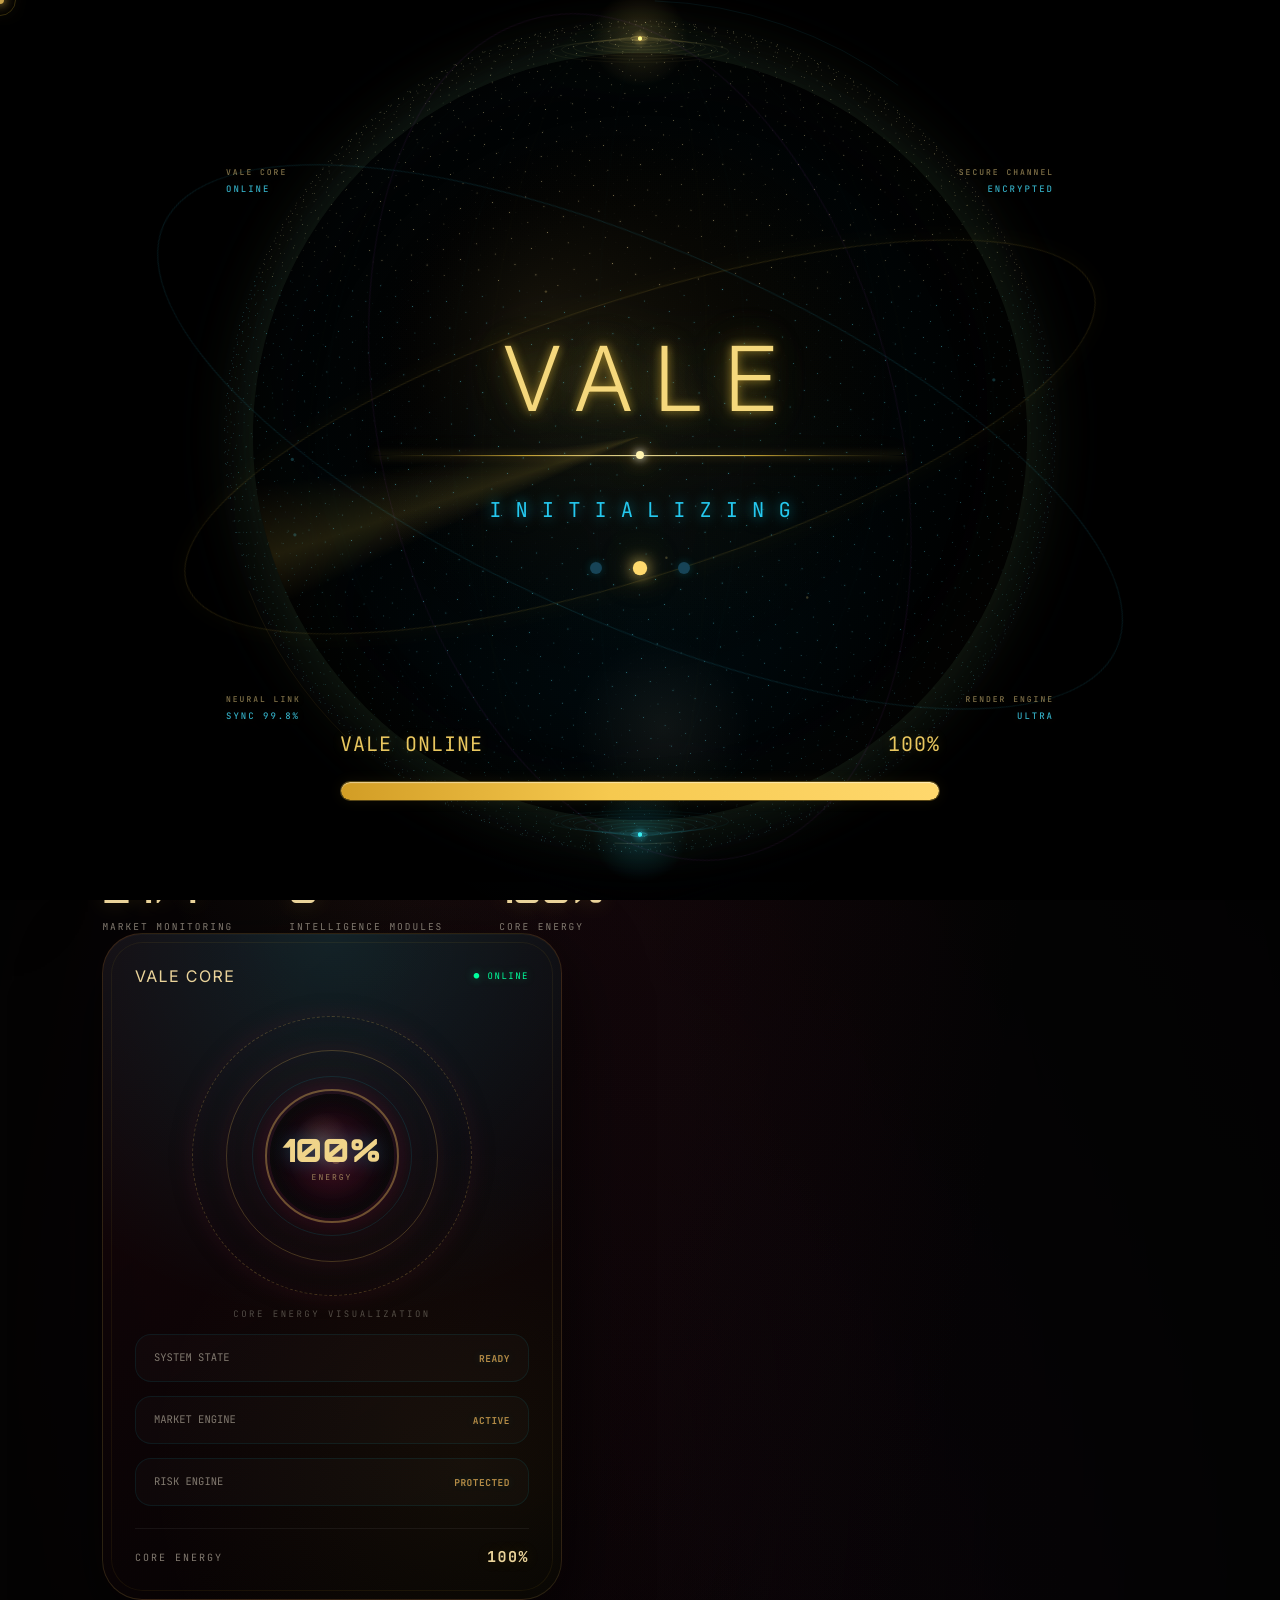
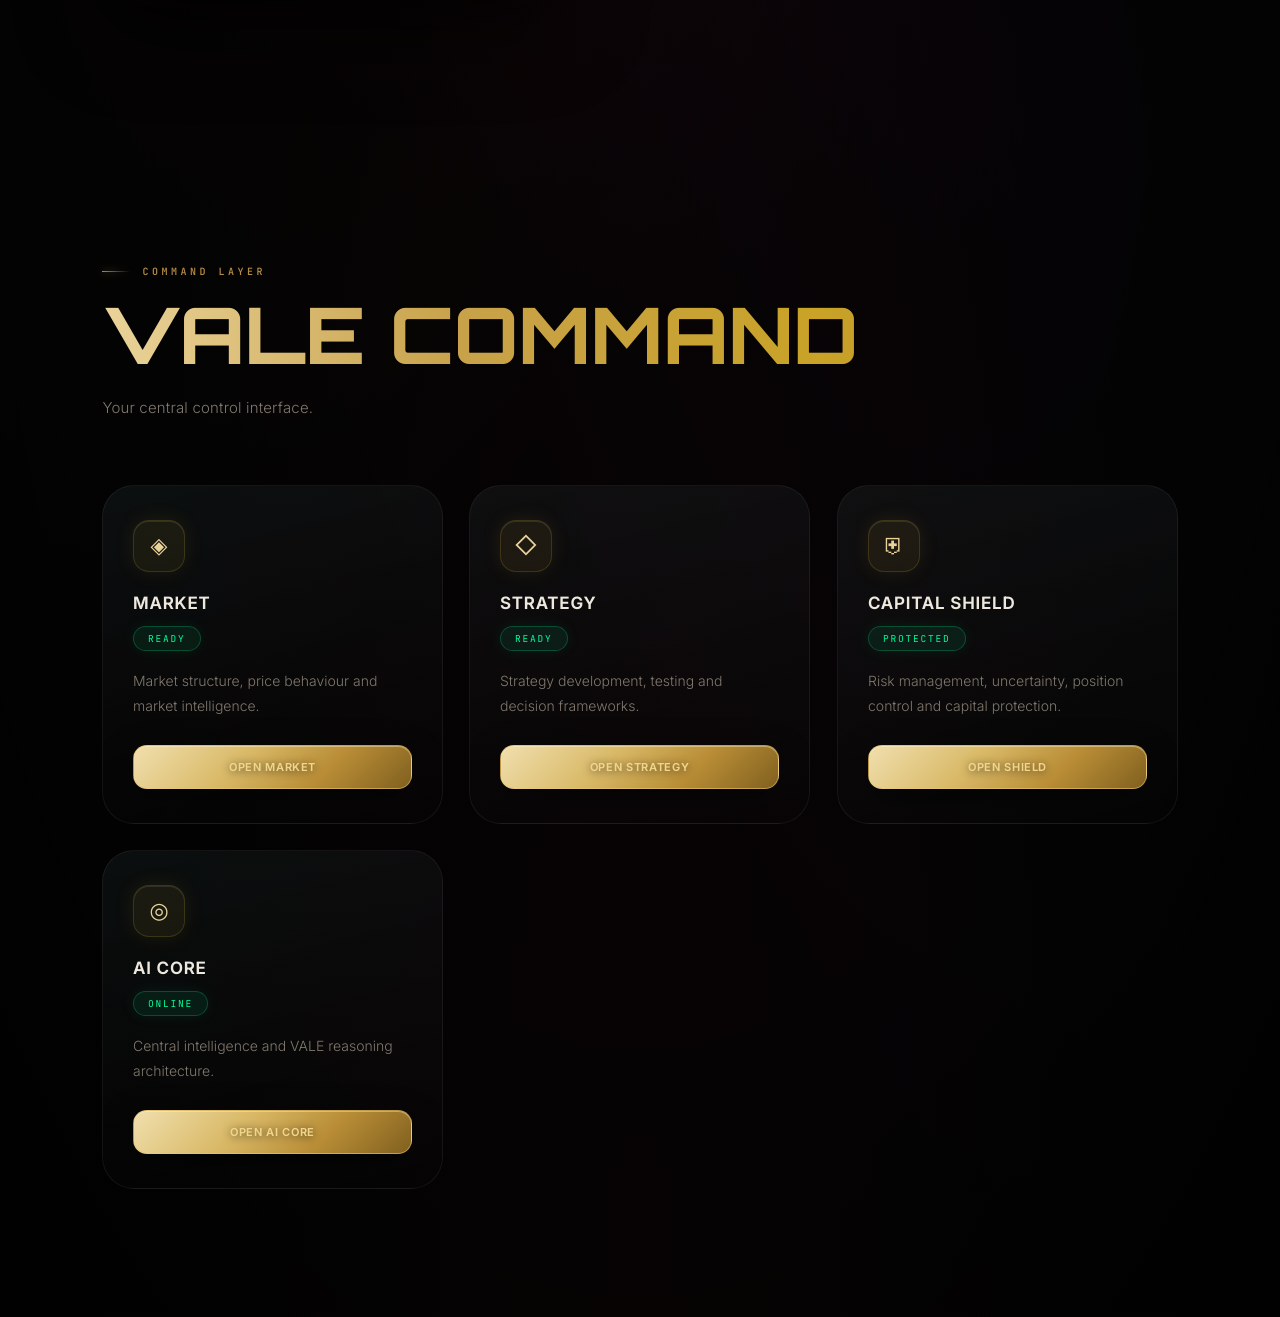
==== commit 2c37f96e: "Add files via upload" ====
--- a/index.html
+++ b/index.html
@@ -3,7 +3,12 @@
 <head>
 <title>VALE AI — Advanced AI Trading Intelligence System | Md Tauqueer</title>
 
-   <link rel="icon" type="image/png" href="./favicon.png">
+   <link rel="icon" type="image/png" sizes="16x16" href="./favicon-16.png">
+<link rel="icon" type="image/png" sizes="32x32" href="./favicon-32.png">
+<link rel="icon" type="image/png" sizes="48x48" href="./favicon-48.png">
+<link rel="icon" type="image/png" sizes="96x96" href="./favicon-96.png">
+<link rel="apple-touch-icon" href="./apple-touch-icon.png">
+<link rel="icon" href="./favicon.ico">
    
 <meta name="description" content="VALE AI by Md Tauqueer — an advanced AI trading intelligence system for market analysis, AI reasoning, learning, and intelligent decision-making.">
 
@@ -1079,7 +1084,7 @@
     flex:1;background:rgba(255,255,255,.04);
     border:1.5px solid var(--border-hairline);border-radius:14px;
     padding:14px 18px;color:var(--text);font-family:"Inter",sans-serif;
-    font-size:14px;resize:none;
+    font-size:17px;line-height:1.55;min-height:54px;resize:none;
     transition:border-color .3s ease, box-shadow .3s ease;outline:none;
 }
 .chat-input-area input:focus,.chat-input-area textarea:focus{
@@ -4021,6 +4026,11 @@
 
     <!-- VALE CHAT -->
     <section id="hub" class="platform vale-chat">
+        <div class="vale-menu-anchor">
+            <button id="valeMenuButton" class="vale-menu-button" type="button" aria-label="Open VALE menu" aria-expanded="false">
+                <span></span><span></span><span></span>
+            </button>
+        </div>
         <div class="section-heading reveal">
             <p class="section-label">INTELLIGENCE HUB</p>
             <h2 data-text="ASK VALE">ASK VALE</h2>
@@ -5349,7 +5359,7 @@
     });
   }
 
-  function addChatLine(kind, text) {
+  function addChatLine(kind, text, save = true) {
     if (!chatBox) return null;
 
     const row = document.createElement("div");
@@ -5373,10 +5383,16 @@
     else if (systemMessage) systemMessage.insertAdjacentElement("afterend", row);
     else chatBox.appendChild(row);
 
+    if (save && window.VALE_PREMIUM && window.VALE_PREMIUM.saveLine) {
+      window.VALE_PREMIUM.saveLine(kind, String(text));
+    }
+
     scrollChatToBottom();
 
     return row;
   }
+
+  window.__valeRenderLine = function(kind, text, save){ return addChatLine(kind, text, save !== false); };
 
   async function sendChat(message) {
     if (!message) return;
@@ -5406,10 +5422,18 @@
         ? valeData
         : valeData?.response;
 
-addChatLine(
+const valeRow = addChatLine(
     "vale",
     valeAnswer || "VALE returned no response."
 );
+
+// Open the new VALE answer at its beginning, not at the last line.
+if (valeRow && chatHistory) {
+  requestAnimationFrame(() => {
+    const top = Math.max(0, valeRow.offsetTop - 8);
+    chatHistory.scrollTo({ top, behavior: "smooth" });
+  });
+}
     } catch (error) {
       if (error.status === 401) {
         clearSession();
@@ -5636,24 +5660,104 @@
 })();
 </script>
 
+<style id="vale-premium-navigation">
+/* VALE premium navigation — additive only; existing visual system remains intact. */
+.vale-menu-anchor{position:absolute;left:clamp(12px,3vw,42px);top:0;z-index:40}
+.vale-menu-button{width:52px;height:52px;border:1px solid rgba(212,175,55,.38);border-radius:14px;background:rgba(10,9,13,.72);backdrop-filter:blur(12px);display:flex;flex-direction:column;align-items:center;justify-content:center;gap:5px;cursor:pointer;box-shadow:0 12px 35px rgba(0,0,0,.28),inset 0 1px rgba(255,255,255,.06)}
+.vale-menu-button span{width:21px;height:2px;border-radius:2px;background:#d4af37;transition:transform .18s ease,opacity .18s ease}
+.vale-menu-button[aria-expanded="true"] span:nth-child(1){transform:translateY(7px) rotate(45deg)}
+.vale-menu-button[aria-expanded="true"] span:nth-child(2){opacity:0}
+.vale-menu-button[aria-expanded="true"] span:nth-child(3){transform:translateY(-7px) rotate(-45deg)}
+.vale-side-overlay{position:fixed;inset:0;background:rgba(0,0,0,.48);opacity:0;visibility:hidden;transition:opacity .2s ease;z-index:9998}
+.vale-side-panel{position:fixed;left:0;top:0;bottom:0;width:min(50vw,620px);min-width:310px;background:linear-gradient(180deg,rgba(18,13,18,.98),rgba(8,8,11,.985));border-right:1px solid rgba(212,175,55,.24);box-shadow:24px 0 70px rgba(0,0,0,.48);transform:translateX(-102%);transition:transform .24s ease;z-index:9999;display:flex;flex-direction:column;overflow:hidden}
+.vale-side-panel.open{transform:translateX(0)}
+.vale-side-overlay.open{opacity:1;visibility:visible}
+.vale-side-head{padding:25px 24px 18px;border-bottom:1px solid rgba(212,175,55,.13);display:flex;align-items:center;justify-content:space-between;gap:18px}
+.vale-side-brand{font-weight:800;letter-spacing:2.5px;color:#f0d58b;font-size:17px}.vale-side-sub{font-size:10px;letter-spacing:1.7px;color:rgba(255,255,255,.42);margin-top:5px}
+.vale-side-close{background:none;border:0;color:rgba(255,255,255,.62);font-size:25px;cursor:pointer;padding:4px 8px}
+.vale-side-actions{padding:18px 18px 12px;display:grid;grid-template-columns:1fr 1fr;gap:10px}
+.vale-side-action{border:1px solid rgba(212,175,55,.18);background:rgba(255,255,255,.025);color:#e9e2d3;border-radius:12px;padding:13px 12px;text-align:left;cursor:pointer;font:700 11px/1.2 Inter,Arial,sans-serif;letter-spacing:1.1px}.vale-side-action:hover{border-color:rgba(212,175,55,.42);background:rgba(212,175,55,.055)}
+.vale-side-section{padding:12px 18px 0;min-height:0;display:flex;flex-direction:column;flex:1}
+.vale-side-section-title{font-size:10px;letter-spacing:1.8px;color:#a99670;padding:8px 5px 10px}
+.vale-side-list{overflow:auto;padding-bottom:18px}.vale-side-empty{padding:26px 14px;text-align:center;color:rgba(255,255,255,.35);font-size:12px;line-height:1.6}
+.vale-history-item{width:100%;border:1px solid rgba(255,255,255,.06);background:rgba(255,255,255,.018);color:#ddd;text-align:left;border-radius:11px;padding:12px 13px;margin-bottom:8px;cursor:pointer}.vale-history-item:hover{border-color:rgba(212,175,55,.28)}
+.vale-history-title{font-size:12px;font-weight:700;white-space:nowrap;overflow:hidden;text-overflow:ellipsis}.vale-history-meta{font-size:9px;color:rgba(255,255,255,.36);margin-top:5px;letter-spacing:.6px}
+.vale-project-item{display:flex;align-items:center;justify-content:space-between;gap:10px;padding:10px 4px;color:#d7cba9;border-bottom:1px solid rgba(255,255,255,.05);font-size:12px}.vale-project-delete{border:0;background:none;color:rgba(255,255,255,.25);cursor:pointer}
+@media(max-width:680px){.vale-menu-anchor{top:-4px}.vale-menu-button{width:46px;height:46px}.vale-side-panel{width:min(88vw,430px);min-width:0}.vale-side-actions{grid-template-columns:1fr 1fr}.vale-chat .section-heading{padding-left:60px}}
+</style>
+<script id="vale-premium-navigation-script">
+(function(){
+  const KEY='valePremiumWorkspaceV1';
+  const menu=document.getElementById('valeMenuButton');
+  if(!menu) return;
+  const hub=document.getElementById('hub');
+  const panel=document.createElement('aside');
+  panel.className='vale-side-panel'; panel.id='valeSidePanel'; panel.setAttribute('aria-label','VALE workspace navigation');
+  panel.innerHTML=`
+    <div class="vale-side-head"><div><div class="vale-side-brand">VALE</div><div class="vale-side-sub">ROYAL INTELLIGENCE WORKSPACE</div></div><button class="vale-side-close" type="button" aria-label="Close menu">×</button></div>
+    <div class="vale-side-actions">
+      <button class="vale-side-action" id="valeNewChat">＋ NEW CHAT</button>
+      <button class="vale-side-action" id="valeNewProject">＋ NEW PROJECT</button>
+      <button class="vale-side-action" id="valeSearchHistory">⌕ SEARCH HISTORY</button>
+      <button class="vale-side-action" id="valeClearHistory">CLEAR HISTORY</button>
+    </div>
+    <div class="vale-side-section"><div class="vale-side-section-title">RECENT HISTORY</div><div class="vale-side-list" id="valeHistoryList"></div></div>
+    <div class="vale-side-section" style="flex:0 0 auto;max-height:31%;border-top:1px solid rgba(212,175,55,.10)"><div class="vale-side-section-title">PROJECTS</div><div class="vale-side-list" id="valeProjectList"></div></div>`;
+  const overlay=document.createElement('div'); overlay.className='vale-side-overlay'; overlay.id='valeSideOverlay';
+  document.body.appendChild(overlay); document.body.appendChild(panel);
+  const state={sessions:[],projects:[],activeId:null};
+  function load(){try{const x=JSON.parse(localStorage.getItem(KEY)||'{}');Object.assign(state,{sessions:Array.isArray(x.sessions)?x.sessions:[],projects:Array.isArray(x.projects)?x.projects:[],activeId:x.activeId||null});}catch(e){}}
+  function persist(){try{localStorage.setItem(KEY,JSON.stringify(state));}catch(e){}}
+  function titleFor(lines){const first=lines.find(x=>x.kind==='user');return (first?.text||'New VALE conversation').replace(/\s+/g,' ').trim().slice(0,64)||'New VALE conversation'}
+  function active(){return state.sessions.find(x=>x.id===state.activeId)}
+  function ensureSession(){if(!state.activeId||!active()){state.activeId='s_'+Date.now();state.sessions.unshift({id:state.activeId,title:'New VALE conversation',created:Date.now(),lines:[]});persist();}return active()}
+  function render(){
+    const hl=document.getElementById('valeHistoryList'),pl=document.getElementById('valeProjectList');
+    hl.innerHTML=''; pl.innerHTML='';
+    if(!state.sessions.length) hl.innerHTML='<div class="vale-side-empty">No saved conversations yet.<br>Your chats will appear here automatically.</div>';
+    state.sessions.slice(0,30).forEach(s=>{const b=document.createElement('button');b.className='vale-history-item';b.innerHTML='<div class="vale-history-title"></div><div class="vale-history-meta"></div>';b.querySelector('.vale-history-title').textContent=s.title||'Conversation';b.querySelector('.vale-history-meta').textContent=new Date(s.created||Date.now()).toLocaleString();b.onclick=()=>loadSession(s.id);hl.appendChild(b)});
+    if(!state.projects.length) pl.innerHTML='<div class="vale-side-empty">No projects yet.</div>';
+    state.projects.forEach(p=>{const row=document.createElement('div');row.className='vale-project-item';row.innerHTML='<span></span><button class="vale-project-delete" title="Delete project">×</button>';row.querySelector('span').textContent=p.name;row.querySelector('button').onclick=()=>{state.projects=state.projects.filter(x=>x.id!==p.id);persist();render()};pl.appendChild(row)});
+  }
+  function open(){menu.setAttribute('aria-expanded','true');panel.classList.add('open');overlay.classList.add('open');render()}
+  function close(){menu.setAttribute('aria-expanded','false');panel.classList.remove('open');overlay.classList.remove('open')}
+  function clearChat(){const h=document.getElementById('valeChatHistory');if(h)h.innerHTML='';const s=ensureSession();s.lines=[];s.title='New VALE conversation';s.created=Date.now();persist();}
+  function loadSession(id){const s=state.sessions.find(x=>x.id===id);if(!s)return;state.activeId=id;persist();const h=document.getElementById('valeChatHistory');if(h)h.innerHTML='';(s.lines||[]).forEach(l=>{if(window.__valeRenderLine)window.__valeRenderLine(l.kind,l.text,false)});close();requestAnimationFrame(()=>{if(h)h.scrollTop=0})}
+  state.saveLine=function(){};
+  load(); ensureSession();
+  // Expose a tiny bridge used by the existing chat renderer.
+  window.VALE_PREMIUM={saveLine:function(kind,text){const s=ensureSession();s.lines=s.lines||[];s.lines.push({kind,text:String(text),time:Date.now()});s.title=titleFor(s.lines);s.updated=Date.now();state.sessions=state.sessions.filter(x=>x.id!==s.id);state.sessions.unshift(s);persist();}};
+  // The original function is lexical, so saveLine is the persistence hook.
+  menu.addEventListener('click',()=>panel.classList.contains('open')?close():open());
+  panel.querySelector('.vale-side-close').onclick=close; overlay.onclick=close;
+  document.addEventListener('keydown',e=>{if(e.key==='Escape')close()});
+  document.getElementById('valeNewChat').onclick=()=>{clearChat();close();document.getElementById('chatInput')?.focus()};
+  document.getElementById('valeNewProject').onclick=()=>{const name=prompt('Project name');if(!name||!name.trim())return;state.projects.unshift({id:'p_'+Date.now(),name:name.trim().slice(0,60),created:Date.now()});persist();render()};
+  document.getElementById('valeClearHistory').onclick=()=>{if(!confirm('Clear saved VALE chat history?'))return;state.sessions=[];state.activeId=null;ensureSession();persist();render();clearChat()};
+  document.getElementById('valeSearchHistory').onclick=()=>{const q=prompt('Search your VALE history');if(q===null)return;const list=document.getElementById('valeHistoryList');const query=q.toLowerCase();Array.from(list.children).forEach(el=>{el.style.display=!query||el.textContent.toLowerCase().includes(query)?'':'none'})};
+  // Keep menu/history usable even if the existing chat script loads before this block.
+  if(hub) hub.style.position='relative';
+})();
+</script>
 <style id="vale-render-backend-chat">
 .chat-history{
-  max-height:52vh;
+  max-height:58vh;
   overflow-y:auto;
   scroll-behavior:smooth;
-  padding:6px 0 2px;
+  padding:8px 0 10px;
   overscroll-behavior:contain;
+  scroll-padding-top:14px;
 }
 .chat-history:empty{display:none}
 .vale-backend-chat-line{
   display:flex;
   gap:12px;
-  margin:10px 22px;
-  padding:14px 16px;
+  margin:12px 22px;
+  padding:17px 18px;
   border:1px solid rgba(212,175,55,.10);
   border-radius:14px;
   background:rgba(255,255,255,.018);
-  font:12px/1.7 "JetBrains Mono",monospace;
+  font:15.5px/1.75 "JetBrains Mono",monospace;
 }
 .vale-backend-chat-line.user{
   border-color:rgba(212,175,55,.16);
@@ -5667,18 +5771,24 @@
   color:#d9b967;
   font-weight:700;
   letter-spacing:1.5px;
+  font-size:13px;
 }
 .vale-backend-chat-text{
-  color:#bcbcbc;
+  color:#dedede;
   white-space:pre-wrap;
   min-width:0;
+  font-size:15.5px;
+  line-height:1.8;
 }
 #sendMessageButton:disabled{
   opacity:.55;
   cursor:wait;
 }
 @media(max-width:680px){
-  .chat-history{max-height:46vh}
+  .chat-history{max-height:54vh}
+  .chat-input-area input,.chat-input-area textarea{font-size:16px;min-height:52px;padding:15px 17px}
+  .vale-backend-chat-line{margin:10px 14px;padding:15px 14px;gap:11px}
+  .vale-backend-chat-text{font-size:15px;line-height:1.75}
 }
 </style>
 
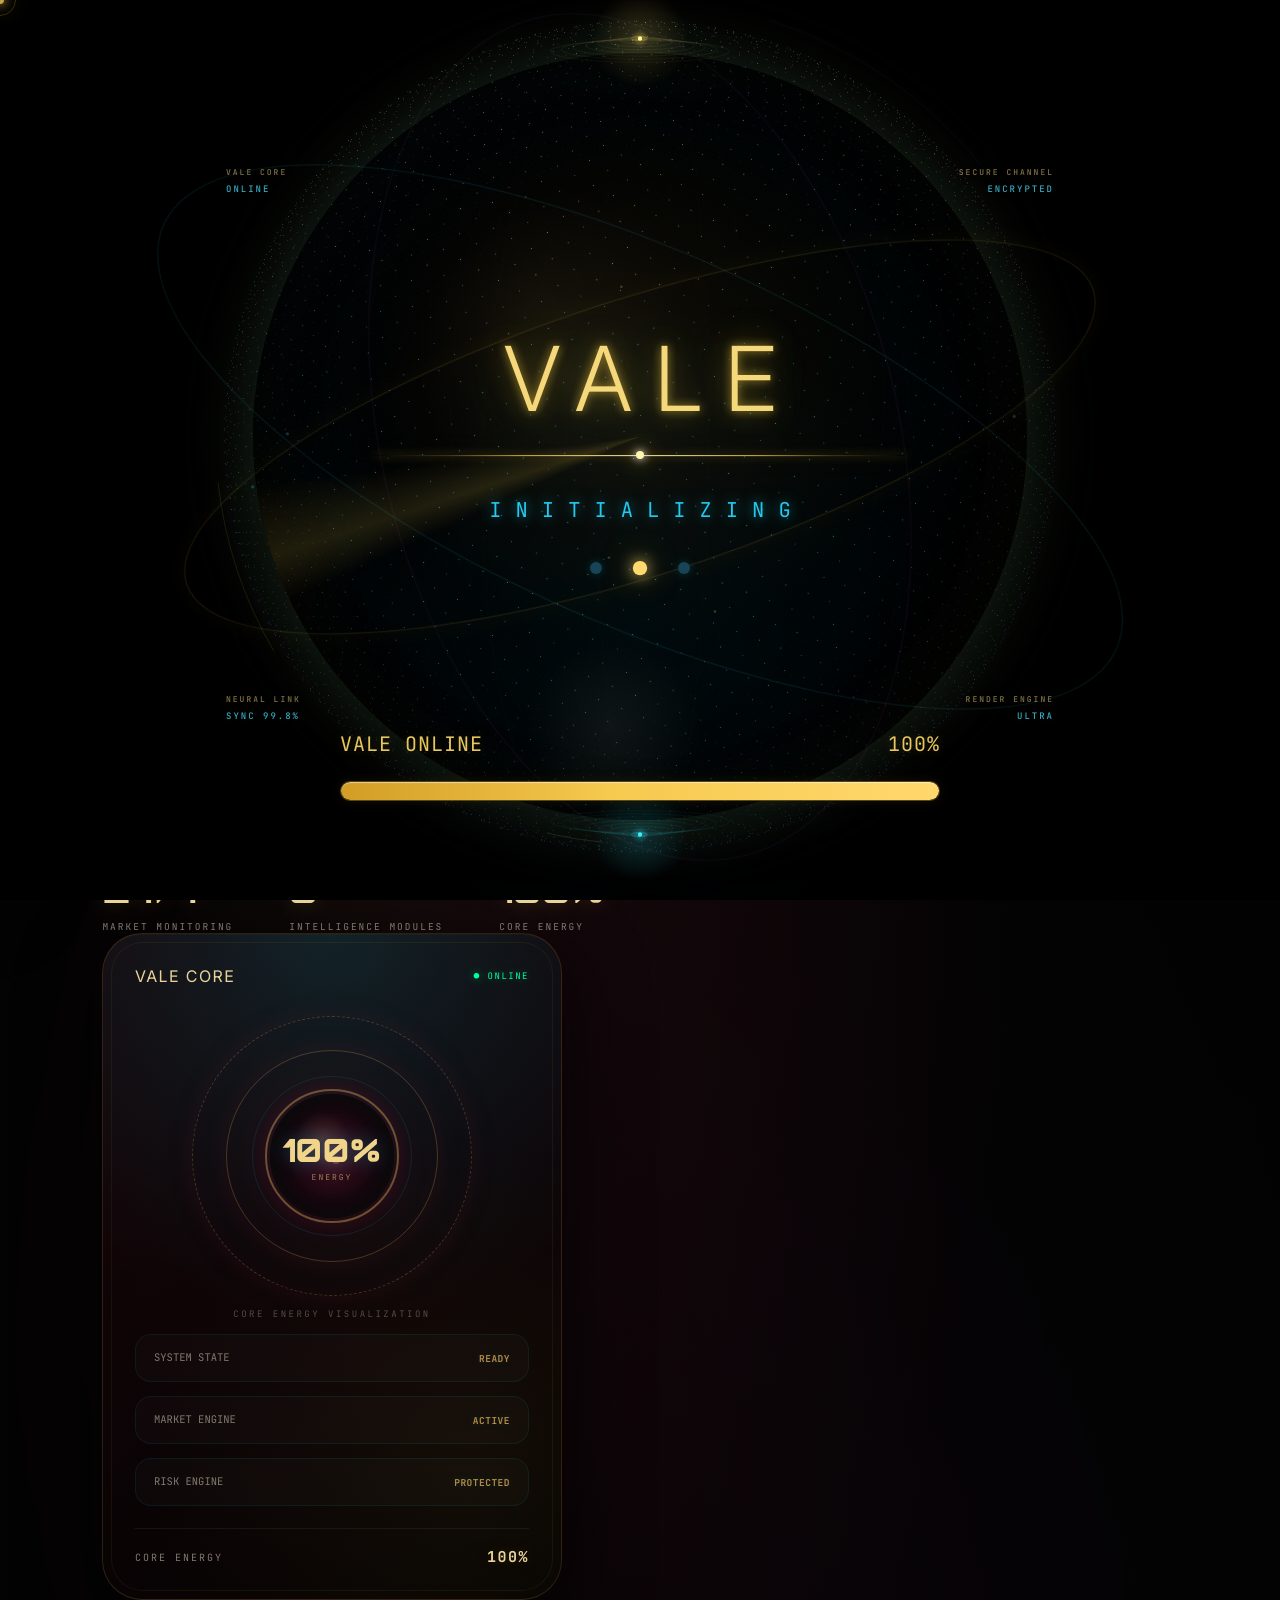
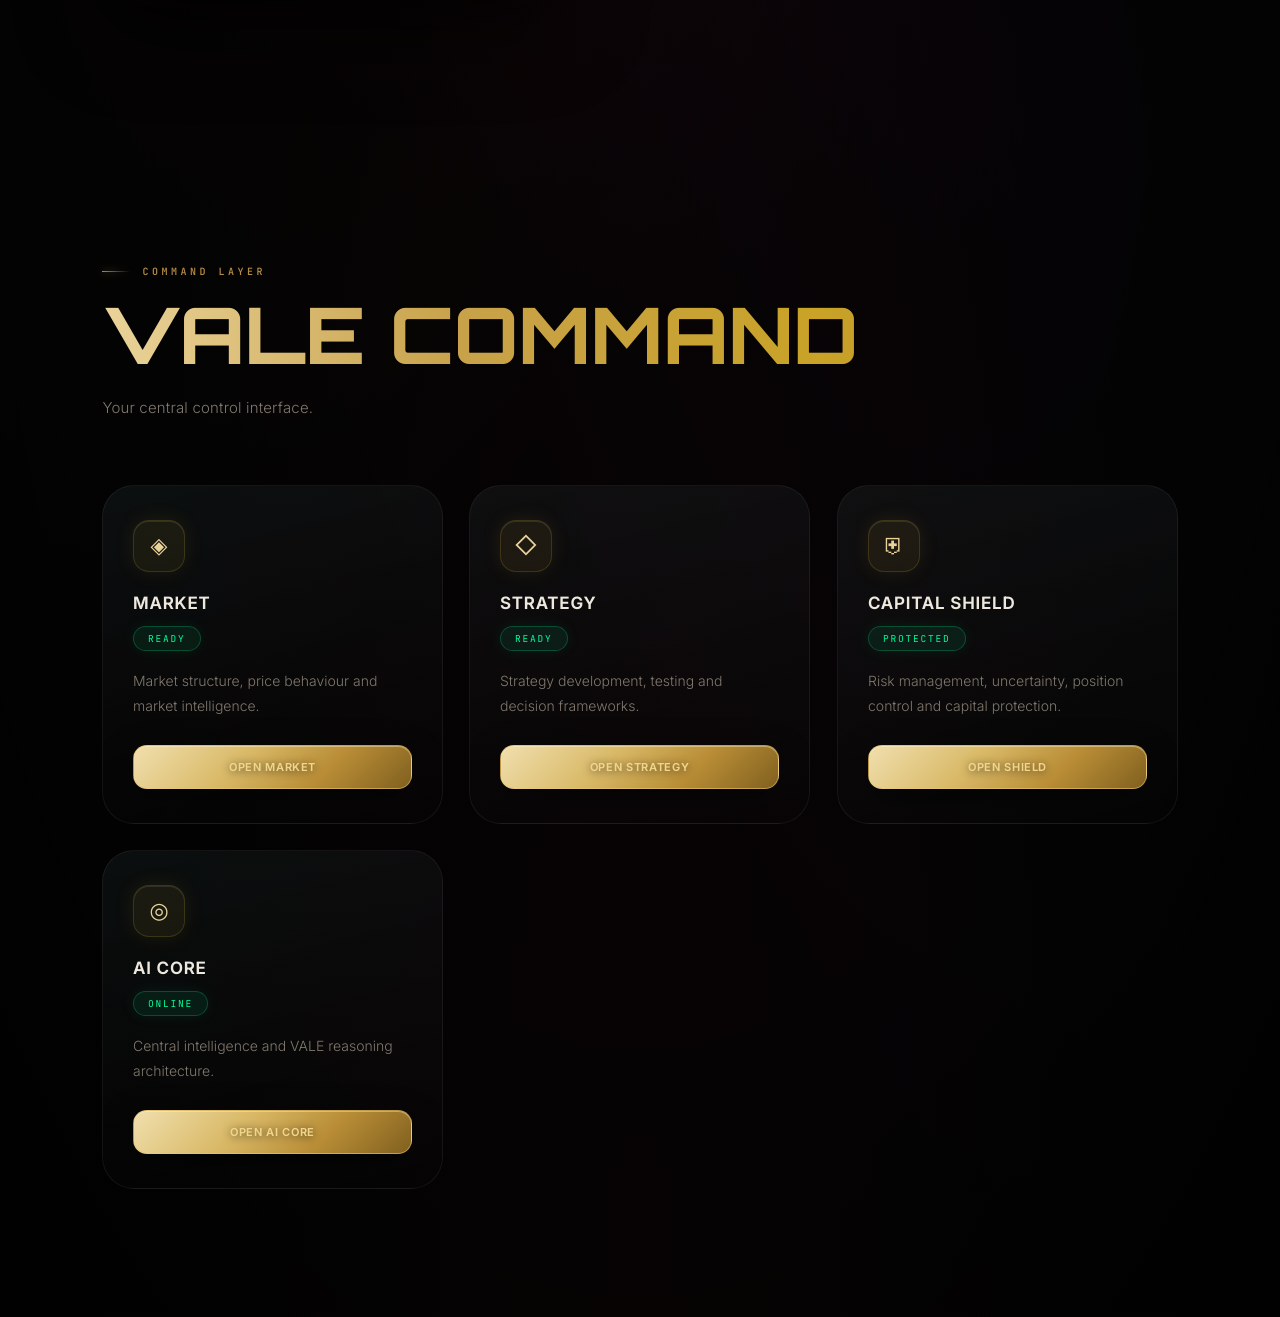
==== commit 15f64967: "Add files via upload" ====
--- a/index.html
+++ b/index.html
@@ -3426,6 +3426,10 @@
 .vai38-grid{display:grid;grid-template-columns:minmax(0,1.7fr) minmax(230px,.75fr);gap:12px;padding:14px}.vai38-chartbox{position:relative;min-height:285px;border:1px solid rgba(216,182,93,.11);background:linear-gradient(180deg,rgba(7,4,10,.94),rgba(15,3,11,.82));overflow:hidden}.vai38-chartbox:before{content:"";position:absolute;inset:0;background:linear-gradient(rgba(216,182,93,.032) 1px,transparent 1px),linear-gradient(90deg,rgba(216,182,93,.032) 1px,transparent 1px);background-size:46px 38px;pointer-events:none}.vai38-charttop{position:absolute;z-index:2;left:12px;right:12px;top:10px;display:flex;justify-content:space-between;pointer-events:none}.vai38-charttop span,.vai38-charttop b{font:600 6px/1 "JetBrains Mono",monospace;letter-spacing:1.3px;color:rgba(239,229,210,.40)}.vai38-charttop b{color:#e0c47a}.vai38-chartbox canvas{display:block;width:100%;height:100%;min-height:285px}.vai38-level{position:absolute;z-index:3;padding:5px 7px;border:1px solid rgba(216,182,93,.10);background:rgba(4,2,6,.72);pointer-events:none}.vai38-level span{display:block;font:600 5px/1 "JetBrains Mono",monospace;letter-spacing:1px;color:rgba(239,229,210,.34)}.vai38-level b{display:block;margin-top:3px;font:600 8px/1 "JetBrains Mono",monospace;color:#e0c47a}.vai38-level.l1{left:12px;top:39px}.vai38-level.l2{right:12px;top:39px}.vai38-level.l3{right:12px;bottom:10px}
 .vai38-side{display:grid;gap:9px}.vai38-card{border:1px solid rgba(216,182,93,.10);background:rgba(7,3,9,.70);padding:11px}.vai38-card header{display:flex;justify-content:space-between;gap:8px;align-items:center}.vai38-card header span,.vai38-card header b,.vai38-row,.vai38-list span,.vai38-mini span{font:600 6px/1 "JetBrains Mono",monospace;letter-spacing:1.2px;color:rgba(239,229,210,.38)}.vai38-card header b,.vai38-row b,.vai38-list b,.vai38-mini b{color:#d8b65d}.vai38-row{display:flex;justify-content:space-between;margin-top:9px}.vai38-bar{height:5px;margin-top:5px;background:rgba(255,255,255,.035);overflow:hidden}.vai38-bar i{display:block;height:100%;width:68%;background:linear-gradient(90deg,rgba(112,18,51,.72),#d8b65d)}.vai38-bar.sell i{background:linear-gradient(90deg,rgba(94,35,130,.48),#71304f);width:32%}.vai38-shield{display:flex;align-items:center;gap:10px;margin-top:9px}.vai38-ring{width:44px;height:44px;border-radius:50%;display:grid;place-items:center;border:1px solid rgba(216,182,93,.35);box-shadow:inset 0 0 14px rgba(112,18,51,.25),0 0 12px rgba(216,182,93,.08)}.vai38-ring b{font:600 11px/1 "JetBrains Mono",monospace;color:#e0c47a}.vai38-mini{flex:1;display:grid;grid-template-columns:1fr 1fr;gap:7px}.vai38-mini span,.vai38-mini b{display:block;font-size:5px}.vai38-mini b{margin-top:3px;font-size:7px}.vai38-list{margin-top:8px;display:grid;gap:6px}.vai38-list div{display:flex;justify-content:space-between;gap:8px;border-bottom:1px solid rgba(216,182,93,.05);padding-bottom:5px}.vai38-list b{font:600 6px/1 "JetBrains Mono",monospace}.vai38-flow{display:grid;grid-template-columns:repeat(5,1fr);gap:4px;margin:0 14px 12px;padding:10px;border:1px solid rgba(216,182,93,.07);background:rgba(3,2,6,.42)}.vai38-flow div{text-align:center}.vai38-flow span{display:block;font:600 5px/1 "JetBrains Mono",monospace;color:rgba(239,229,210,.28)}.vai38-flow b{display:block;margin-top:5px;font:600 6px/1 "JetBrains Mono",monospace;color:#d8b65d}.vai38-terminal footer{display:flex;justify-content:space-between;padding:0 14px 13px;font:600 5px/1.4 "JetBrains Mono",monospace;letter-spacing:1px;color:rgba(239,229,210,.24)}
 @media(max-width:780px){.vai38-stats{grid-template-columns:1fr 1fr}.vai38-grid{grid-template-columns:1fr;padding:10px}.vai38-chartbox,.vai38-chartbox canvas{min-height:270px}.vai38-flow{grid-template-columns:1fr 1fr}.vai38-terminal footer{flex-direction:column;gap:5px}.vai38-head{padding:15px}.vai38-head h3{font-size:13px}}
+</style>
+
+<style id="vale-particle-menu-only">
+#valeParticleMenuFX{position:fixed;inset:0;width:100vw;height:100vh;pointer-events:none;z-index:10001;}
 </style>
 </head>
 <body>
@@ -5728,7 +5732,40 @@
   // Expose a tiny bridge used by the existing chat renderer.
   window.VALE_PREMIUM={saveLine:function(kind,text){const s=ensureSession();s.lines=s.lines||[];s.lines.push({kind,text:String(text),time:Date.now()});s.title=titleFor(s.lines);s.updated=Date.now();state.sessions=state.sessions.filter(x=>x.id!==s.id);state.sessions.unshift(s);persist();}};
   // The original function is lexical, so saveLine is the persistence hook.
-  menu.addEventListener('click',()=>panel.classList.contains('open')?close():open());
+  function valeParticleTransition(opening){
+  const canvas=document.getElementById('valeParticleMenuFX')||(()=>{const c=document.createElement('canvas');c.id='valeParticleMenuFX';c.setAttribute('aria-hidden','true');document.body.appendChild(c);return c})();
+  const ctx=canvas.getContext('2d'); if(!ctx)return;
+  const dpr=Math.min(window.devicePixelRatio||1,2), rect=menu.getBoundingClientRect();
+  canvas.width=innerWidth*dpr; canvas.height=innerHeight*dpr; canvas.style.width=innerWidth+'px'; canvas.style.height=innerHeight+'px';
+  ctx.setTransform(dpr,0,0,dpr,0,0);
+  const start={x:rect.left+rect.width/2,y:rect.top+rect.height/2};
+  const end={x:Math.min(innerWidth*.42,620),y:innerHeight*.52};
+  const count=34, pts=[];
+  for(let i=0;i<count;i++){
+    const a=Math.random()*Math.PI*2, r=8+Math.random()*22;
+    const tx=opening?start.x+(end.x-start.x)*(0.45+Math.random()*.55):end.x+(start.x-end.x)*(0.45+Math.random()*.55);
+    const ty=opening?start.y+(end.y-start.y)*(0.45+Math.random()*.55):end.y+(start.y-end.y)*(0.45+Math.random()*.55);
+    pts.push({x:start.x+Math.cos(a)*r,y:start.y+Math.sin(a)*r,tx,ty,delay:Math.random()*.16,size:1+Math.random()*1.8});
+  }
+  const t0=performance.now(), duration=620;
+  function frame(now){
+    const p=Math.min(1,(now-t0)/duration), e=1-Math.pow(1-p,3); ctx.clearRect(0,0,innerWidth,innerHeight);
+    for(let i=0;i<pts.length;i++){
+      const q=pts[i], k=Math.max(0,Math.min(1,(p-q.delay)/(1-q.delay)));
+      q.x=q.x+(q.tx-q.x)*k*.18; q.y=q.y+(q.ty-q.y)*k*.18;
+      for(let j=i+1;j<pts.length;j++){const r=pts[j],dist=Math.hypot(q.x-r.x,q.y-r.y);if(dist<115){ctx.globalAlpha=(1-dist/115)*.32*e;ctx.beginPath();ctx.moveTo(q.x,q.y);ctx.lineTo(r.x,r.y);ctx.strokeStyle='#39d9ff';ctx.lineWidth=.7;ctx.stroke()}}
+      ctx.globalAlpha=.45*e;ctx.beginPath();ctx.arc(q.x,q.y,q.size,0,Math.PI*2);ctx.fillStyle='#d4af37';ctx.shadowBlur=10;ctx.shadowColor='#39d9ff';ctx.fill();ctx.shadowBlur=0;
+    }
+    ctx.globalAlpha=1;
+    if(p<1)requestAnimationFrame(frame);else{ctx.clearRect(0,0,innerWidth,innerHeight);canvas.remove();}
+  }
+  requestAnimationFrame(frame);
+}
+menu.addEventListener('click',()=>{
+  const opening=!panel.classList.contains('open');
+  valeParticleTransition(opening);
+  if(opening){setTimeout(open,260)}else{setTimeout(close,90)}
+});
   panel.querySelector('.vale-side-close').onclick=close; overlay.onclick=close;
   document.addEventListener('keydown',e=>{if(e.key==='Escape')close()});
   document.getElementById('valeNewChat').onclick=()=>{clearChat();close();document.getElementById('chatInput')?.focus()};
@@ -5792,5 +5829,37 @@
 }
 </style>
 
+<style id="vale-large-chat-display">
+/* Larger ChatGPT-style reading area: layout only; existing font sizes are preserved. */
+.chat-box{
+  width:min(1180px,calc(100vw - 48px));
+  max-width:1180px;
+  margin-left:auto;
+  margin-right:auto;
+}
+.chat-history{
+  height:clamp(420px,62vh,760px);
+  max-height:none;
+  overflow-y:auto;
+  scroll-padding-top:18px;
+}
+.chat-input-area{
+  padding:20px 24px;
+}
+@media(max-width:680px){
+  .chat-box{
+    width:calc(100vw - 28px);
+    max-width:none;
+  }
+  .chat-history{
+    height:58vh;
+    max-height:none;
+  }
+  .chat-input-area{
+    padding:18px 16px;
+  }
+}
+</style>
+
 </body>
 </html>
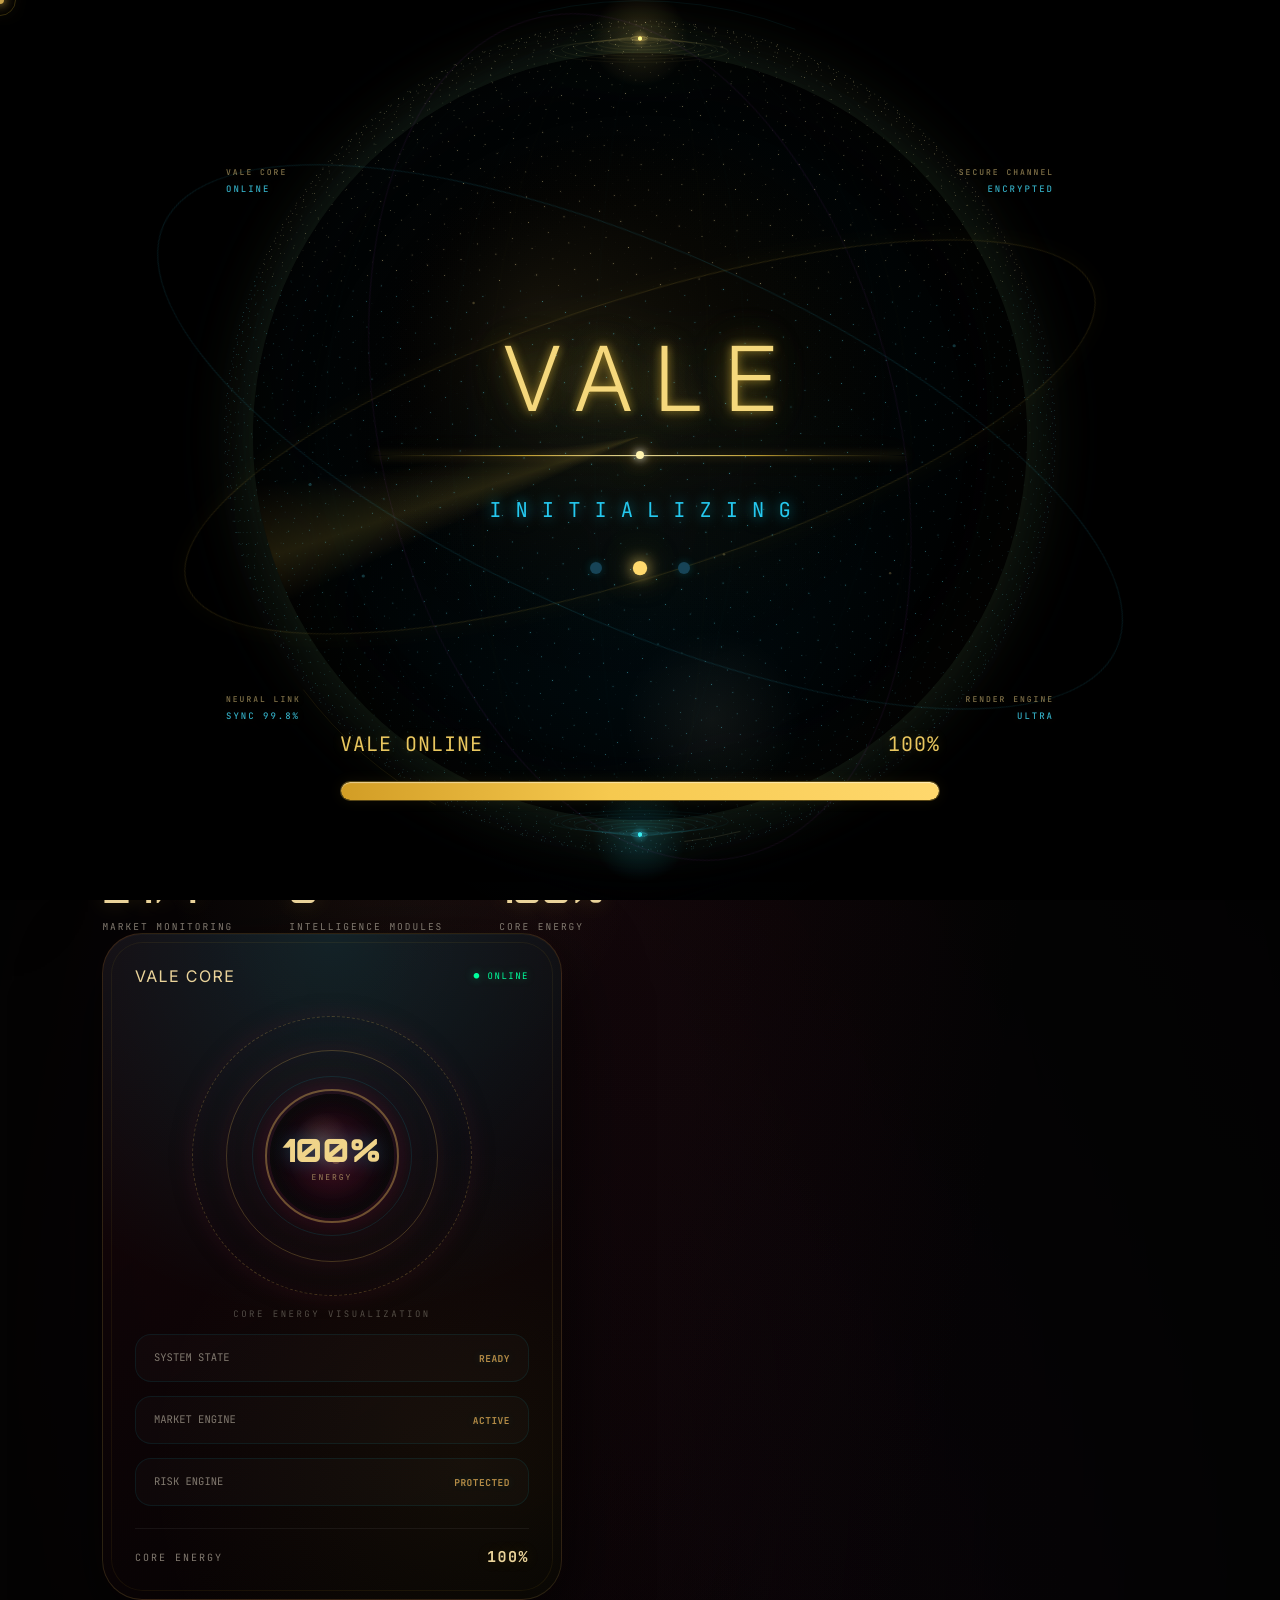
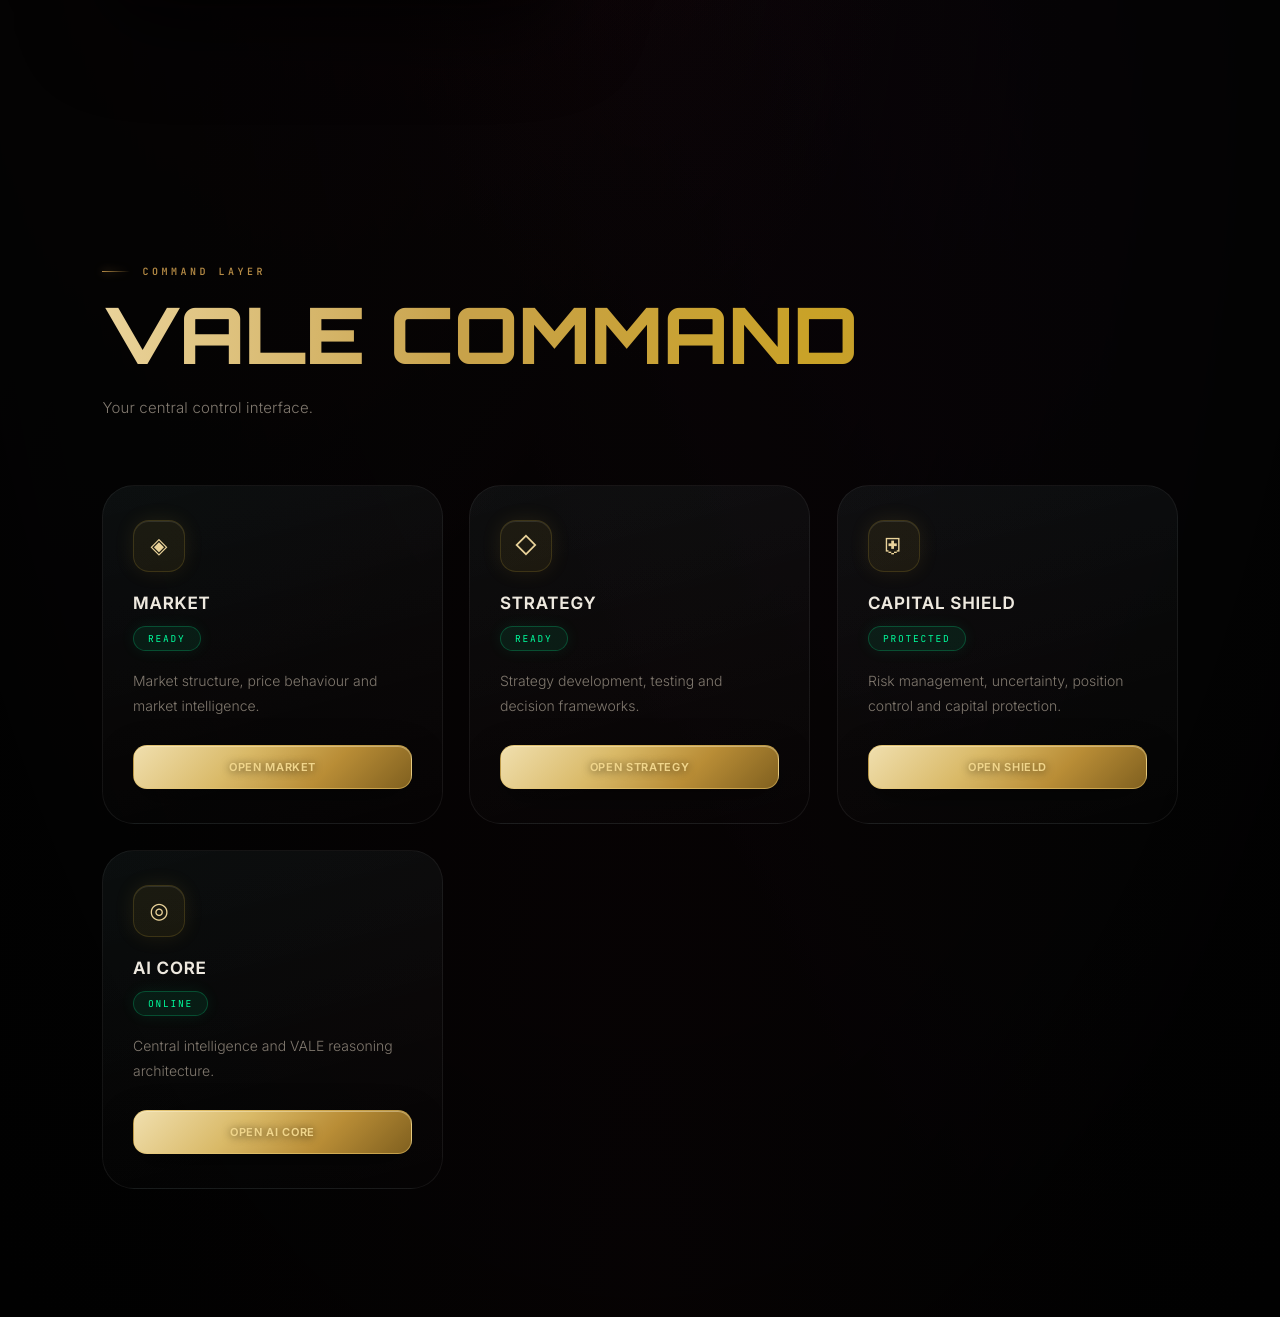
==== commit 3c20e80c: "Add files via upload" ====
--- a/index.html
+++ b/index.html
@@ -5733,34 +5733,51 @@
   window.VALE_PREMIUM={saveLine:function(kind,text){const s=ensureSession();s.lines=s.lines||[];s.lines.push({kind,text:String(text),time:Date.now()});s.title=titleFor(s.lines);s.updated=Date.now();state.sessions=state.sessions.filter(x=>x.id!==s.id);state.sessions.unshift(s);persist();}};
   // The original function is lexical, so saveLine is the persistence hook.
   function valeParticleTransition(opening){
-  const canvas=document.getElementById('valeParticleMenuFX')||(()=>{const c=document.createElement('canvas');c.id='valeParticleMenuFX';c.setAttribute('aria-hidden','true');document.body.appendChild(c);return c})();
-  const ctx=canvas.getContext('2d'); if(!ctx)return;
-  const dpr=Math.min(window.devicePixelRatio||1,2), rect=menu.getBoundingClientRect();
-  canvas.width=innerWidth*dpr; canvas.height=innerHeight*dpr; canvas.style.width=innerWidth+'px'; canvas.style.height=innerHeight+'px';
-  ctx.setTransform(dpr,0,0,dpr,0,0);
-  const start={x:rect.left+rect.width/2,y:rect.top+rect.height/2};
-  const end={x:Math.min(innerWidth*.42,620),y:innerHeight*.52};
-  const count=34, pts=[];
-  for(let i=0;i<count;i++){
-    const a=Math.random()*Math.PI*2, r=8+Math.random()*22;
-    const tx=opening?start.x+(end.x-start.x)*(0.45+Math.random()*.55):end.x+(start.x-end.x)*(0.45+Math.random()*.55);
-    const ty=opening?start.y+(end.y-start.y)*(0.45+Math.random()*.55):end.y+(start.y-end.y)*(0.45+Math.random()*.55);
-    pts.push({x:start.x+Math.cos(a)*r,y:start.y+Math.sin(a)*r,tx,ty,delay:Math.random()*.16,size:1+Math.random()*1.8});
+    const canvas=document.getElementById('valeParticleMenuFX')||(()=>{const c=document.createElement('canvas');c.id='valeParticleMenuFX';c.setAttribute('aria-hidden','true');document.body.appendChild(c);return c})();
+    const ctx=canvas.getContext('2d'); if(!ctx)return;
+    const dpr=Math.min(window.devicePixelRatio||1,2);
+    canvas.width=innerWidth*dpr; canvas.height=innerHeight*dpr; canvas.style.width=innerWidth+'px'; canvas.style.height=innerHeight+'px';
+    ctx.setTransform(dpr,0,0,dpr,0,0);
+    const rect=menu.getBoundingClientRect();
+    const sx=rect.left+rect.width/2, sy=rect.top+rect.height/2;
+    const mobile=innerWidth<=680;
+    const pw=mobile?Math.min(innerWidth*.88,430):Math.min(innerWidth*.50,620);
+    const ph=innerHeight;
+    const px=0, py=0;
+    const targets=[];
+    const addLine=(x1,y1,x2,y2,n)=>{for(let i=0;i<n;i++){const t=n===1?0:i/(n-1);targets.push({x:x1+(x2-x1)*t,y:y1+(y2-y1)*t})}};
+    // Particle target is the actual drawer silhouette plus its menu structure.
+    addLine(px+10,py+16,px+pw-10,py+16,18);
+    addLine(px+10,py+ph-16,px+pw-10,py+ph-16,18);
+    addLine(px+10,py+16,px+10,py+ph-16,28);
+    addLine(px+pw-10,py+16,px+pw-10,py+ph-16,28);
+    addLine(24,88,pw-24,88,20);
+    addLine(30,135,pw*.55,135,12);
+    addLine(30,158,pw*.42,158,10);
+    addLine(30,205,pw-30,205,20);
+    addLine(30,250,pw*.70,250,14);
+    addLine(30,274,pw*.52,274,11);
+    addLine(30,320,pw-30,320,20);
+    const pts=targets.map((t,i)=>{const a=Math.random()*Math.PI*2,r=8+Math.random()*34;return {x:sx+Math.cos(a)*r,y:sy+Math.sin(a)*r,tx:t.x,ty:t.y,size:.8+Math.random()*1.8,delay:Math.random()*.22+((i%5)*.012)}});
+    const duration=opening?760:520, t0=performance.now();
+    function frame(now){
+      const p=Math.min(1,(now-t0)/duration), e=p<.5?2*p*p:1-Math.pow(-2*p+2,2)/2;
+      ctx.clearRect(0,0,innerWidth,innerHeight);
+      for(let i=0;i<pts.length;i++){
+        const q=pts[i], k=Math.max(0,Math.min(1,(p-q.delay)/(1-q.delay)));
+        if(opening){q.x=q.x+(q.tx-q.x)*Math.min(1,k*.22);q.y=q.y+(q.ty-q.y)*Math.min(1,k*.22)}
+        else {q.x=q.tx+(sx-q.tx)*e;q.y=q.ty+(sy-q.ty)*e}
+        for(let j=i+1;j<pts.length;j++){
+          const r=pts[j],dist=Math.hypot(q.x-r.x,q.y-r.y);
+          if(dist<72){ctx.globalAlpha=(1-dist/72)*.42*e;ctx.beginPath();ctx.moveTo(q.x,q.y);ctx.lineTo(r.x,r.y);ctx.strokeStyle='rgba(58,217,255,.85)';ctx.lineWidth=.65;ctx.stroke()}
+        }
+        ctx.globalAlpha=.78*e;ctx.beginPath();ctx.arc(q.x,q.y,q.size,0,Math.PI*2);ctx.fillStyle='#d4af37';ctx.shadowBlur=9;ctx.shadowColor='#39d9ff';ctx.fill();ctx.shadowBlur=0;
+      }
+      ctx.globalAlpha=1;
+      if(p<1)requestAnimationFrame(frame);else{ctx.clearRect(0,0,innerWidth,innerHeight);canvas.remove()}
+    }
+    requestAnimationFrame(frame);
   }
-  const t0=performance.now(), duration=620;
-  function frame(now){
-    const p=Math.min(1,(now-t0)/duration), e=1-Math.pow(1-p,3); ctx.clearRect(0,0,innerWidth,innerHeight);
-    for(let i=0;i<pts.length;i++){
-      const q=pts[i], k=Math.max(0,Math.min(1,(p-q.delay)/(1-q.delay)));
-      q.x=q.x+(q.tx-q.x)*k*.18; q.y=q.y+(q.ty-q.y)*k*.18;
-      for(let j=i+1;j<pts.length;j++){const r=pts[j],dist=Math.hypot(q.x-r.x,q.y-r.y);if(dist<115){ctx.globalAlpha=(1-dist/115)*.32*e;ctx.beginPath();ctx.moveTo(q.x,q.y);ctx.lineTo(r.x,r.y);ctx.strokeStyle='#39d9ff';ctx.lineWidth=.7;ctx.stroke()}}
-      ctx.globalAlpha=.45*e;ctx.beginPath();ctx.arc(q.x,q.y,q.size,0,Math.PI*2);ctx.fillStyle='#d4af37';ctx.shadowBlur=10;ctx.shadowColor='#39d9ff';ctx.fill();ctx.shadowBlur=0;
-    }
-    ctx.globalAlpha=1;
-    if(p<1)requestAnimationFrame(frame);else{ctx.clearRect(0,0,innerWidth,innerHeight);canvas.remove();}
-  }
-  requestAnimationFrame(frame);
-}
 menu.addEventListener('click',()=>{
   const opening=!panel.classList.contains('open');
   valeParticleTransition(opening);
@@ -5830,34 +5847,18 @@
 </style>
 
 <style id="vale-large-chat-display">
-/* Larger ChatGPT-style reading area: layout only; existing font sizes are preserved. */
-.chat-box{
-  width:min(1180px,calc(100vw - 48px));
-  max-width:1180px;
-  margin-left:auto;
-  margin-right:auto;
-}
-.chat-history{
-  height:clamp(420px,62vh,760px);
-  max-height:none;
-  overflow-y:auto;
-  scroll-padding-top:18px;
-}
-.chat-input-area{
-  padding:20px 24px;
-}
+/* Display-only refinement: spacious, app-like conversation layout. */
+.chat-box{width:min(1240px,calc(100vw - 40px));max-width:1240px;margin-left:auto;margin-right:auto}
+.chat-history{height:clamp(430px,64vh,780px);max-height:none;overflow-y:auto;scroll-padding-top:18px;padding:10px 4px 18px}
+.chat-input-area{padding:20px 24px}
 @media(max-width:680px){
-  .chat-box{
-    width:calc(100vw - 28px);
-    max-width:none;
-  }
-  .chat-history{
-    height:58vh;
-    max-height:none;
-  }
-  .chat-input-area{
-    padding:18px 16px;
-  }
+  .chat-box{width:100%;max-width:none;margin:0;border-radius:0}
+  .chat-history{height:calc(100dvh - 245px);min-height:390px;max-height:none;padding:10px 8px 18px}
+  .vale-backend-chat-line{margin:9px 6px;padding:16px 10px;border-left:0;border-right:0;border-radius:10px;background:rgba(255,255,255,.014)}
+  .vale-backend-chat-label{font-size:12px}
+  .vale-backend-chat-text{font-size:15px;line-height:1.78}
+  .chat-input-area{padding:12px 10px 16px;position:sticky;bottom:0;background:linear-gradient(180deg,rgba(5,3,8,.82),rgba(5,3,8,.98));backdrop-filter:blur(12px)}
+  .chat-input-area input,.chat-input-area textarea{font-size:16px;min-height:54px;padding:15px 17px}
 }
 </style>
 
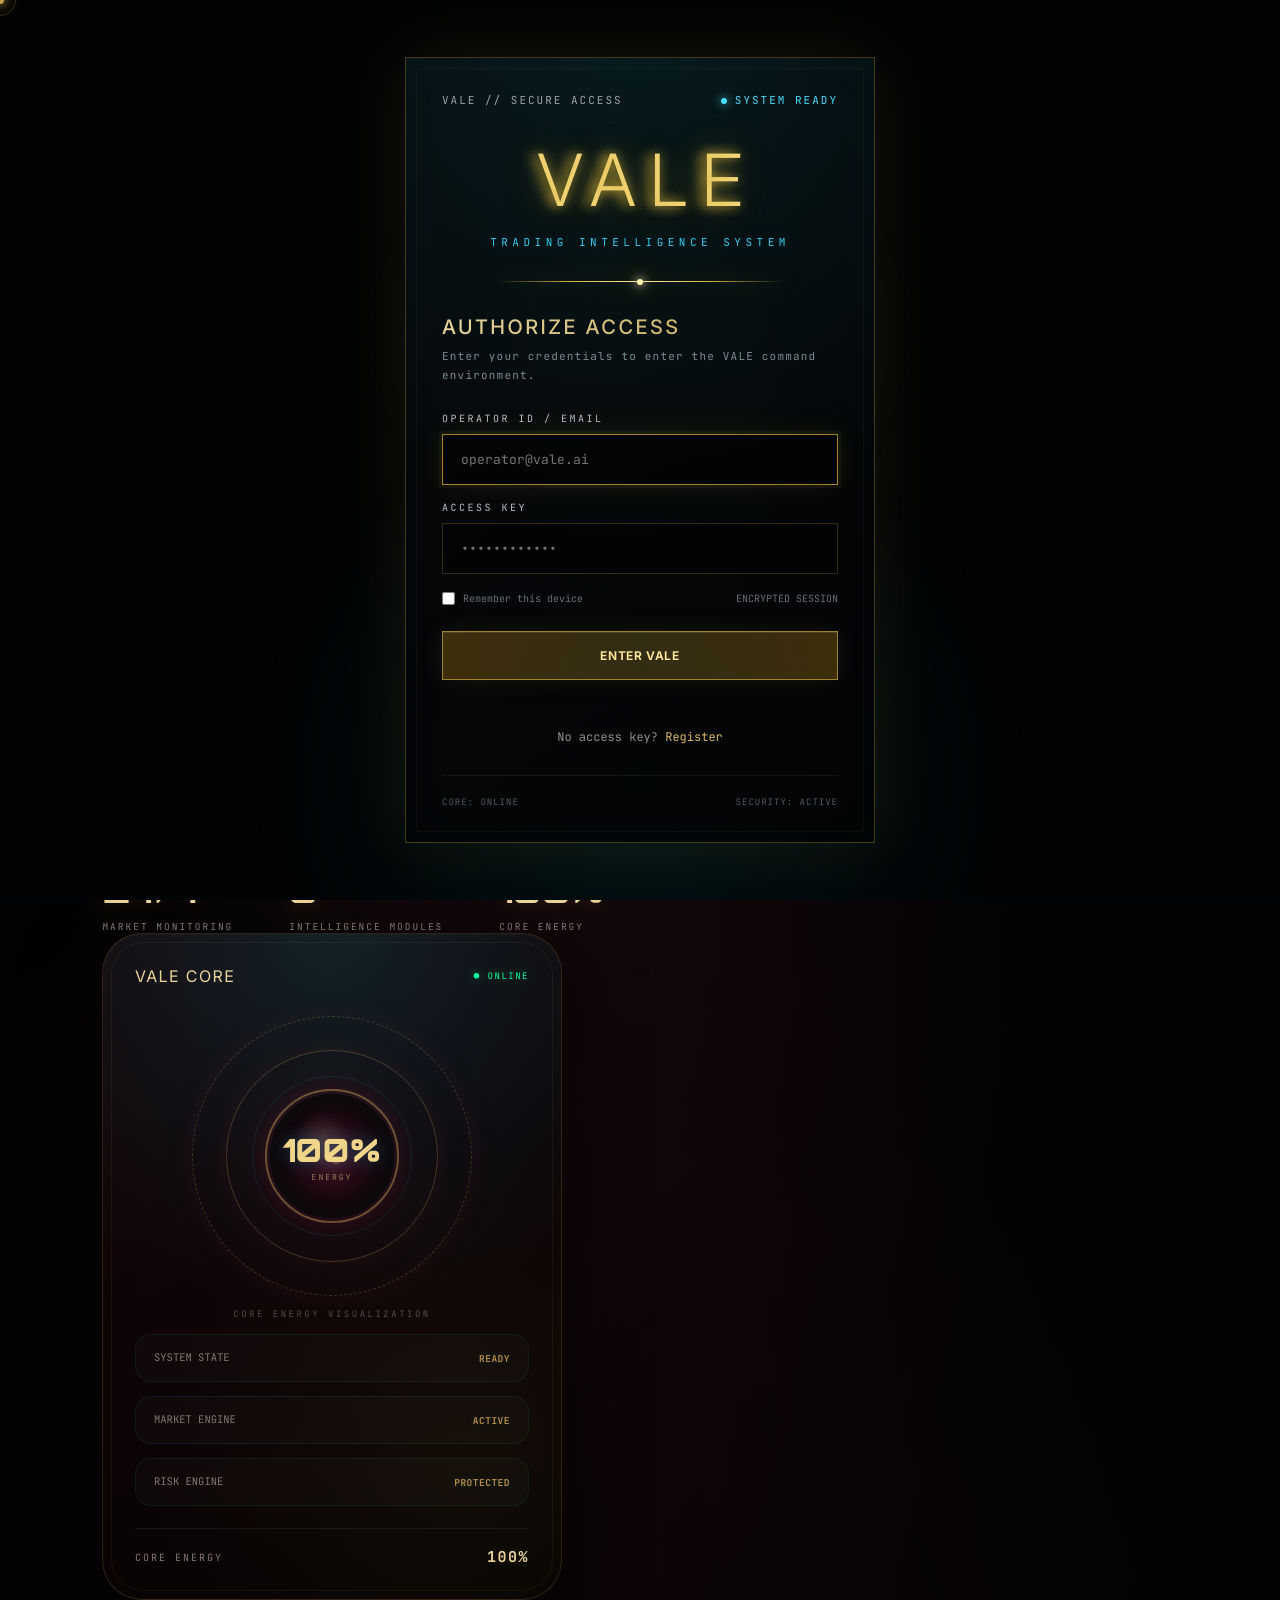
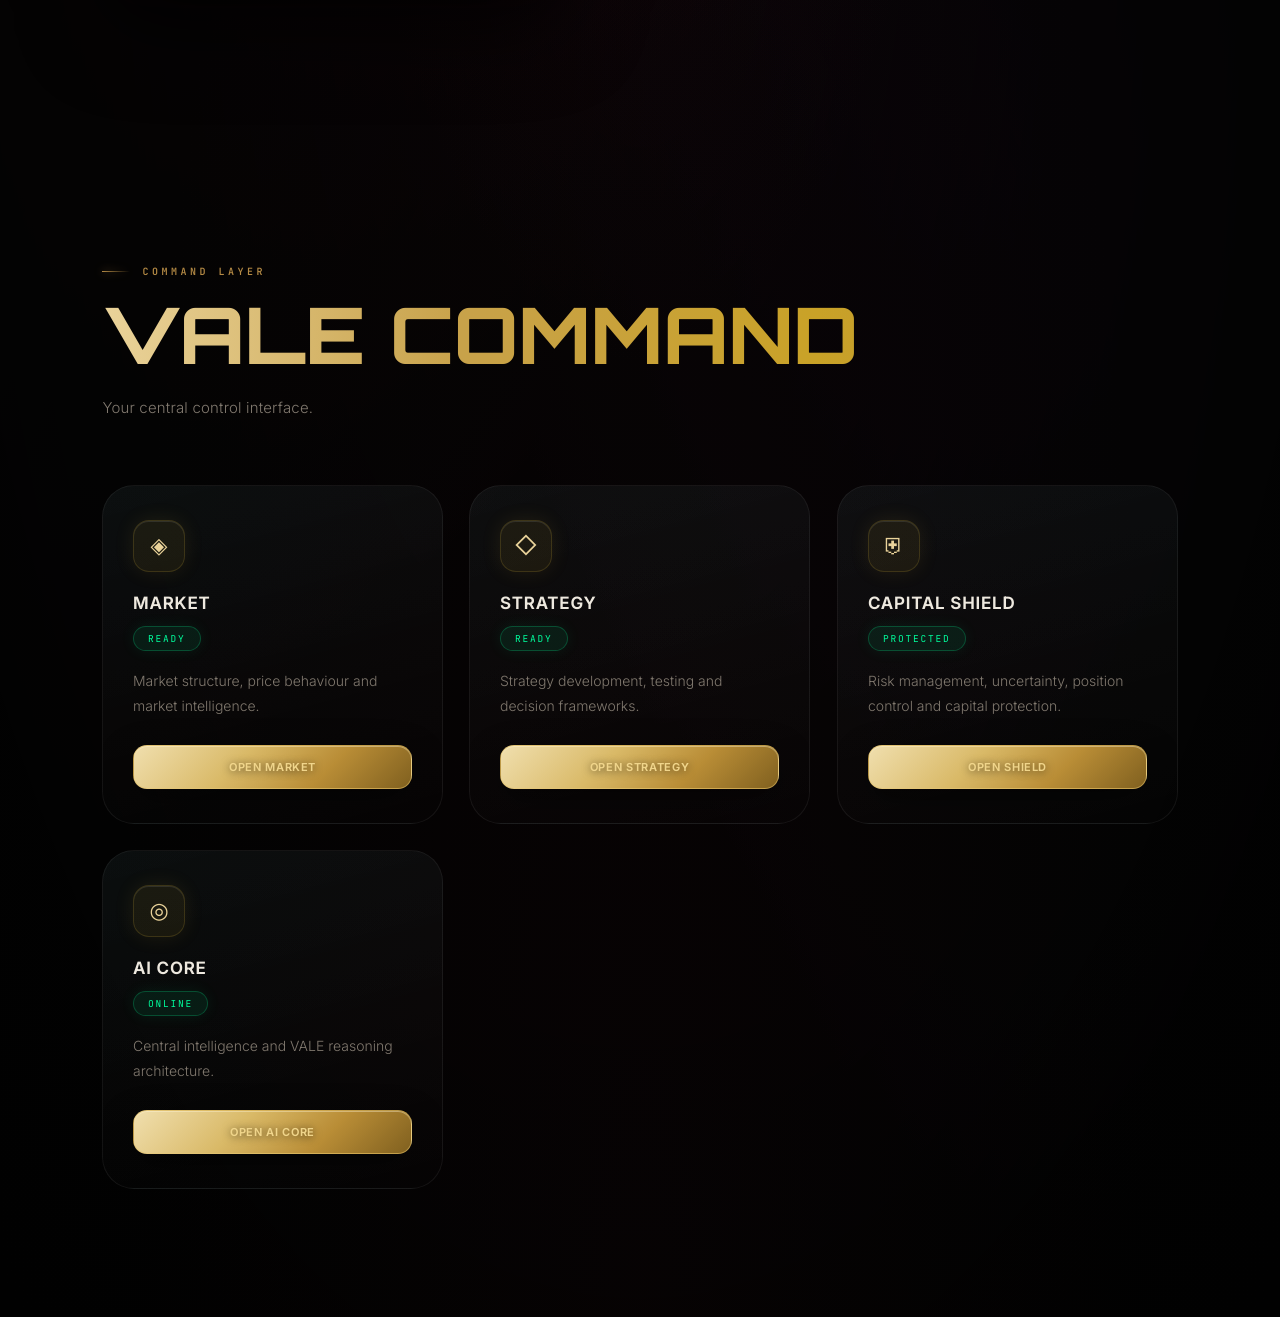
==== commit f3f803a0: "Add files via upload" ====
--- a/index.html
+++ b/index.html
@@ -5135,10 +5135,24 @@
     const token = getToken() || readStored(TOKEN_KEY);
     if (token) headers.set("Authorization", "Bearer " + token);
 
-    const response = await fetch(API_BASE + path, {
-      ...options,
-      headers
-    });
+    // Stop waiting after 120 seconds so the site never stays on PROCESSING forever.
+    const controller = new AbortController();
+    const timer = setTimeout(() => controller.abort(), 120000);
+    let response;
+    try {
+      response = await fetch(API_BASE + path, {
+        ...options,
+        headers,
+        signal: controller.signal
+      });
+    } catch (err) {
+      if (err && err.name === "AbortError") {
+        throw new Error("VALE took too long to answer. Please try again.");
+      }
+      throw err;
+    } finally {
+      clearTimeout(timer);
+    }
 
     let payload = null;
     const contentType = response.headers.get("content-type") || "";
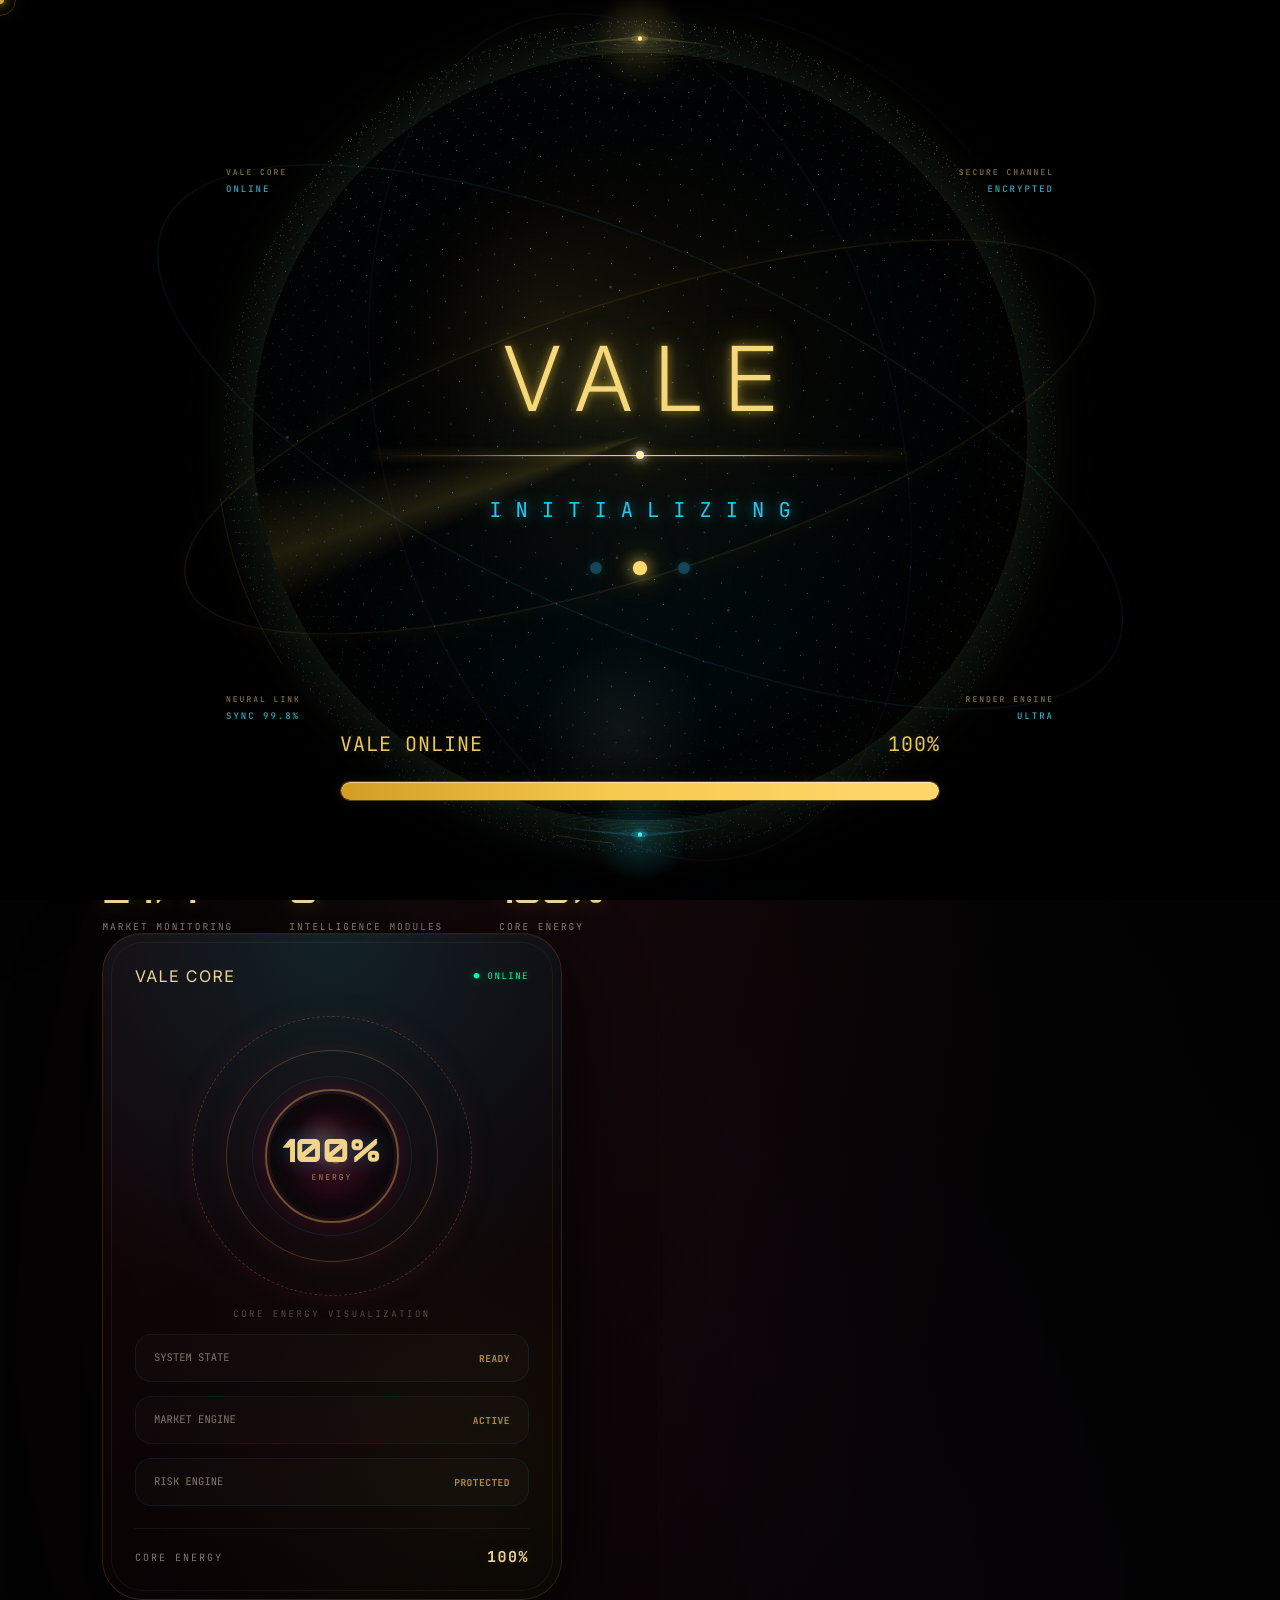
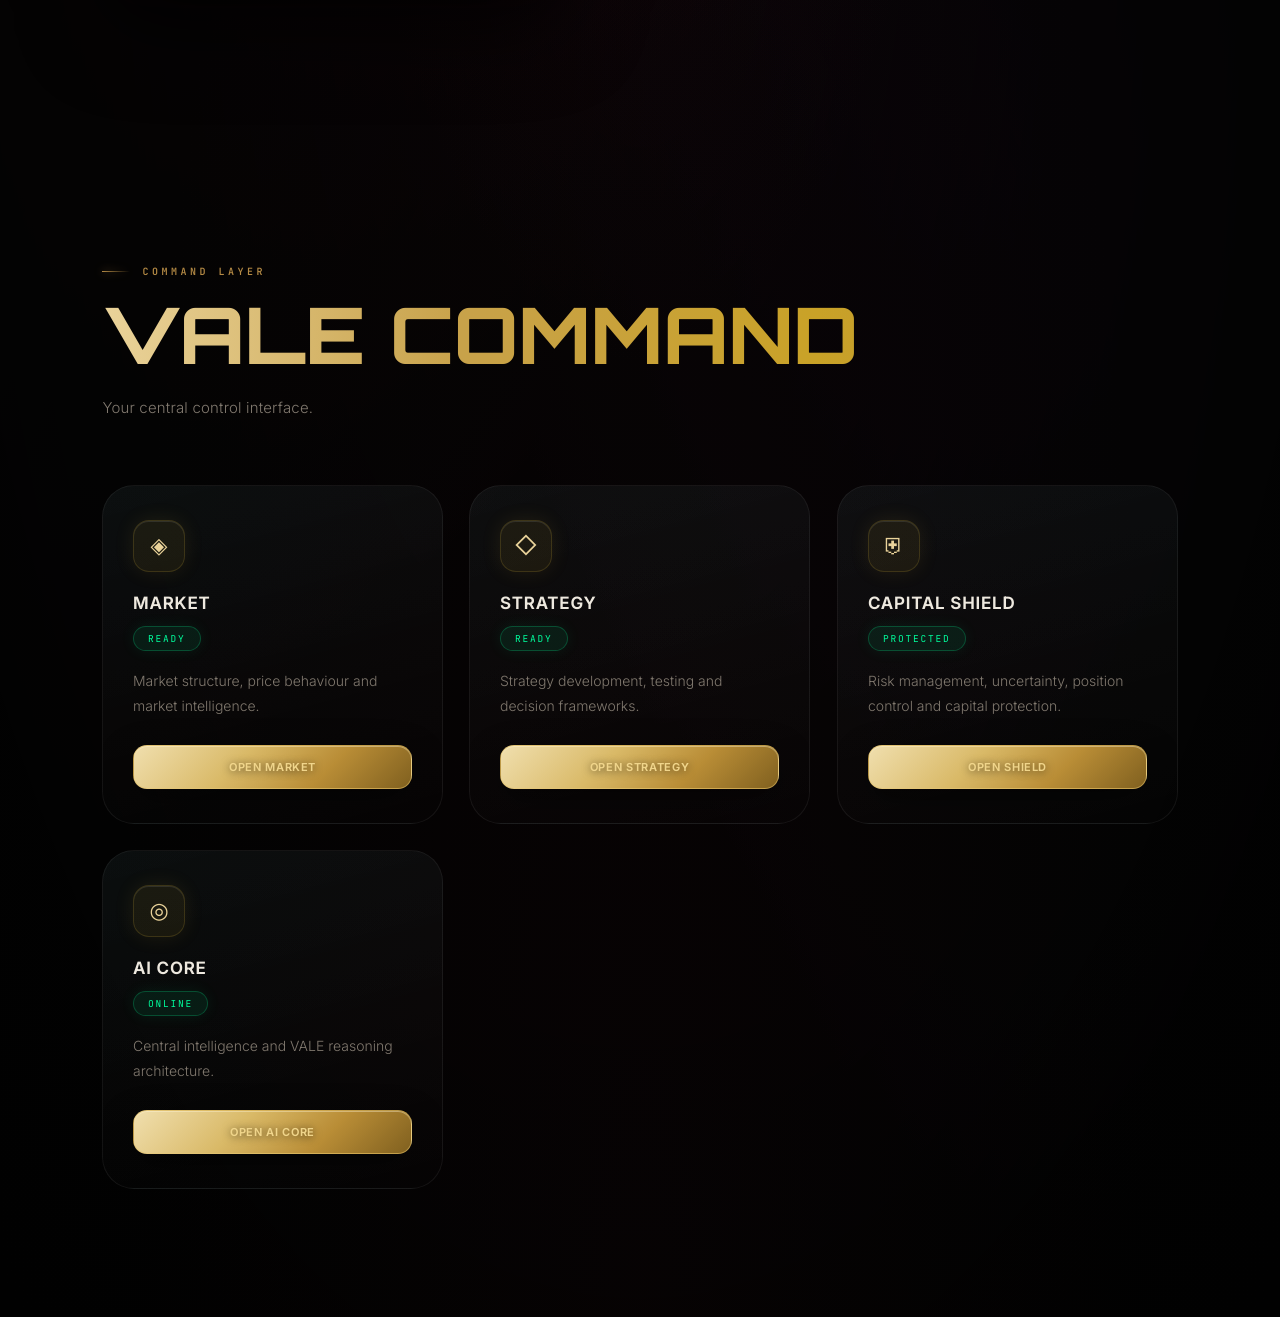
==== commit 81e01f26: "Add files via upload" ====
--- a/index.html
+++ b/index.html
@@ -5430,9 +5430,10 @@
     try {
       const result = await api("/chat", {
         method: "POST",
-        body: JSON.stringify({ message })
+        body: JSON.stringify({ message, conversation_id: window.VALE_PREMIUM?.activeId?.() || null })
       });
 
+      if (result?.conversation_id && window.VALE_PREMIUM?.setActiveId) window.VALE_PREMIUM.setActiveId(result.conversation_id);
       const valeData = result?.vale;
 
 const valeAnswer =
@@ -5544,6 +5545,7 @@
 
       const formData = new FormData();
       formData.append("file", file, file.name || "voice-message.webm");
+      formData.append("conversation_id", window.VALE_PREMIUM?.activeId?.() || "");
 
       try {
         const response = await fetch(API_BASE + "/chat-media", {
@@ -5558,6 +5560,7 @@
           throw new Error(result?.detail || "Upload failed.");
         }
 
+        if (result?.conversation_id && window.VALE_PREMIUM?.setActiveId) window.VALE_PREMIUM.setActiveId(result.conversation_id);
         addChatLine("vale", result?.vale ?? "VALE returned no response.");
       } catch (error) {
         addChatLine("vale", "BACKEND ERROR // " + (error.message || "Unable to reach VALE."));
@@ -5744,8 +5747,31 @@
   state.saveLine=function(){};
   load(); ensureSession();
   // Expose a tiny bridge used by the existing chat renderer.
-  window.VALE_PREMIUM={saveLine:function(kind,text){const s=ensureSession();s.lines=s.lines||[];s.lines.push({kind,text:String(text),time:Date.now()});s.title=titleFor(s.lines);s.updated=Date.now();state.sessions=state.sessions.filter(x=>x.id!==s.id);state.sessions.unshift(s);persist();}};
+  window.VALE_PREMIUM={activeId:function(){return ensureSession().id;},setActiveId:function(id){const s=ensureSession();s.id=String(id);state.activeId=s.id;persist();},saveLine:function(kind,text){const s=ensureSession();s.lines=s.lines||[];s.lines.push({kind,text:String(text),time:Date.now()});s.title=titleFor(s.lines);s.updated=Date.now();state.sessions=state.sessions.filter(x=>x.id!==s.id);state.sessions.unshift(s);persist();}};
   // The original function is lexical, so saveLine is the persistence hook.
+  // The database is the durable source; localStorage remains a fast offline cache.
+  window.VALE_PREMIUM.importRemote=function(conversations){
+    (conversations||[]).forEach(c=>{if(!c||!c.conversation_id||state.sessions.some(x=>x.id===c.conversation_id))return;
+      state.sessions.push({id:c.conversation_id,title:c.title||'VALE conversation',created:Date.parse(c.created_at)||Date.now(),updated:Date.parse(c.updated_at)||Date.now(),lines:[]});});
+    state.sessions.sort((a,b)=>(b.updated||b.created||0)-(a.updated||a.created||0));persist();render();
+  };
+  setTimeout(async()=>{
+    try{
+      if(!window.VALE_API?.api)return;
+      const list=await window.VALE_API.api('/chat/history');
+      const items=(list.conversations||[]).slice(0,30);
+      window.VALE_PREMIUM.importRemote(items);
+      for(const c of items){
+        const local=state.sessions.find(x=>x.id===c.conversation_id);if(!local)continue;
+        const detail=await window.VALE_API.api('/chat/history/'+encodeURIComponent(c.conversation_id));
+        const remoteLines=(detail.messages||[]).map(m=>({kind:m.role==='user'?'user':'vale',text:m.content,time:Date.parse(m.created_at)||Date.now()}));
+        if(remoteLines.length>(local.lines||[]).length)local.lines=remoteLines;
+      }
+      persist();render();
+      const activeSession=active();
+      if(activeSession&&!activeSession.lines.length&&items.length){loadSession(items[0].conversation_id);}
+    }catch(e){/* offline cache remains available; history can be retried on next load */}
+  },1800);
   function valeParticleTransition(opening){
     const canvas=document.getElementById('valeParticleMenuFX')||(()=>{const c=document.createElement('canvas');c.id='valeParticleMenuFX';c.setAttribute('aria-hidden','true');document.body.appendChild(c);return c})();
     const ctx=canvas.getContext('2d'); if(!ctx)return;
@@ -5801,7 +5827,7 @@
   document.addEventListener('keydown',e=>{if(e.key==='Escape')close()});
   document.getElementById('valeNewChat').onclick=()=>{clearChat();close();document.getElementById('chatInput')?.focus()};
   document.getElementById('valeNewProject').onclick=()=>{const name=prompt('Project name');if(!name||!name.trim())return;state.projects.unshift({id:'p_'+Date.now(),name:name.trim().slice(0,60),created:Date.now()});persist();render()};
-  document.getElementById('valeClearHistory').onclick=()=>{if(!confirm('Clear saved VALE chat history?'))return;state.sessions=[];state.activeId=null;ensureSession();persist();render();clearChat()};
+  document.getElementById('valeClearHistory').onclick=async()=>{if(!confirm('Clear saved VALE chat history from this device and VALE database?'))return;try{if(window.VALE_API?.api)await window.VALE_API.api('/chat/history',{method:'DELETE'});state.sessions=[];state.activeId=null;ensureSession();persist();render();clearChat()}catch(e){alert('Could not clear database history: '+(e.message||'Please retry.'))}};
   document.getElementById('valeSearchHistory').onclick=()=>{const q=prompt('Search your VALE history');if(q===null)return;const list=document.getElementById('valeHistoryList');const query=q.toLowerCase();Array.from(list.children).forEach(el=>{el.style.display=!query||el.textContent.toLowerCase().includes(query)?'':'none'})};
   // Keep menu/history usable even if the existing chat script loads before this block.
   if(hub) hub.style.position='relative';
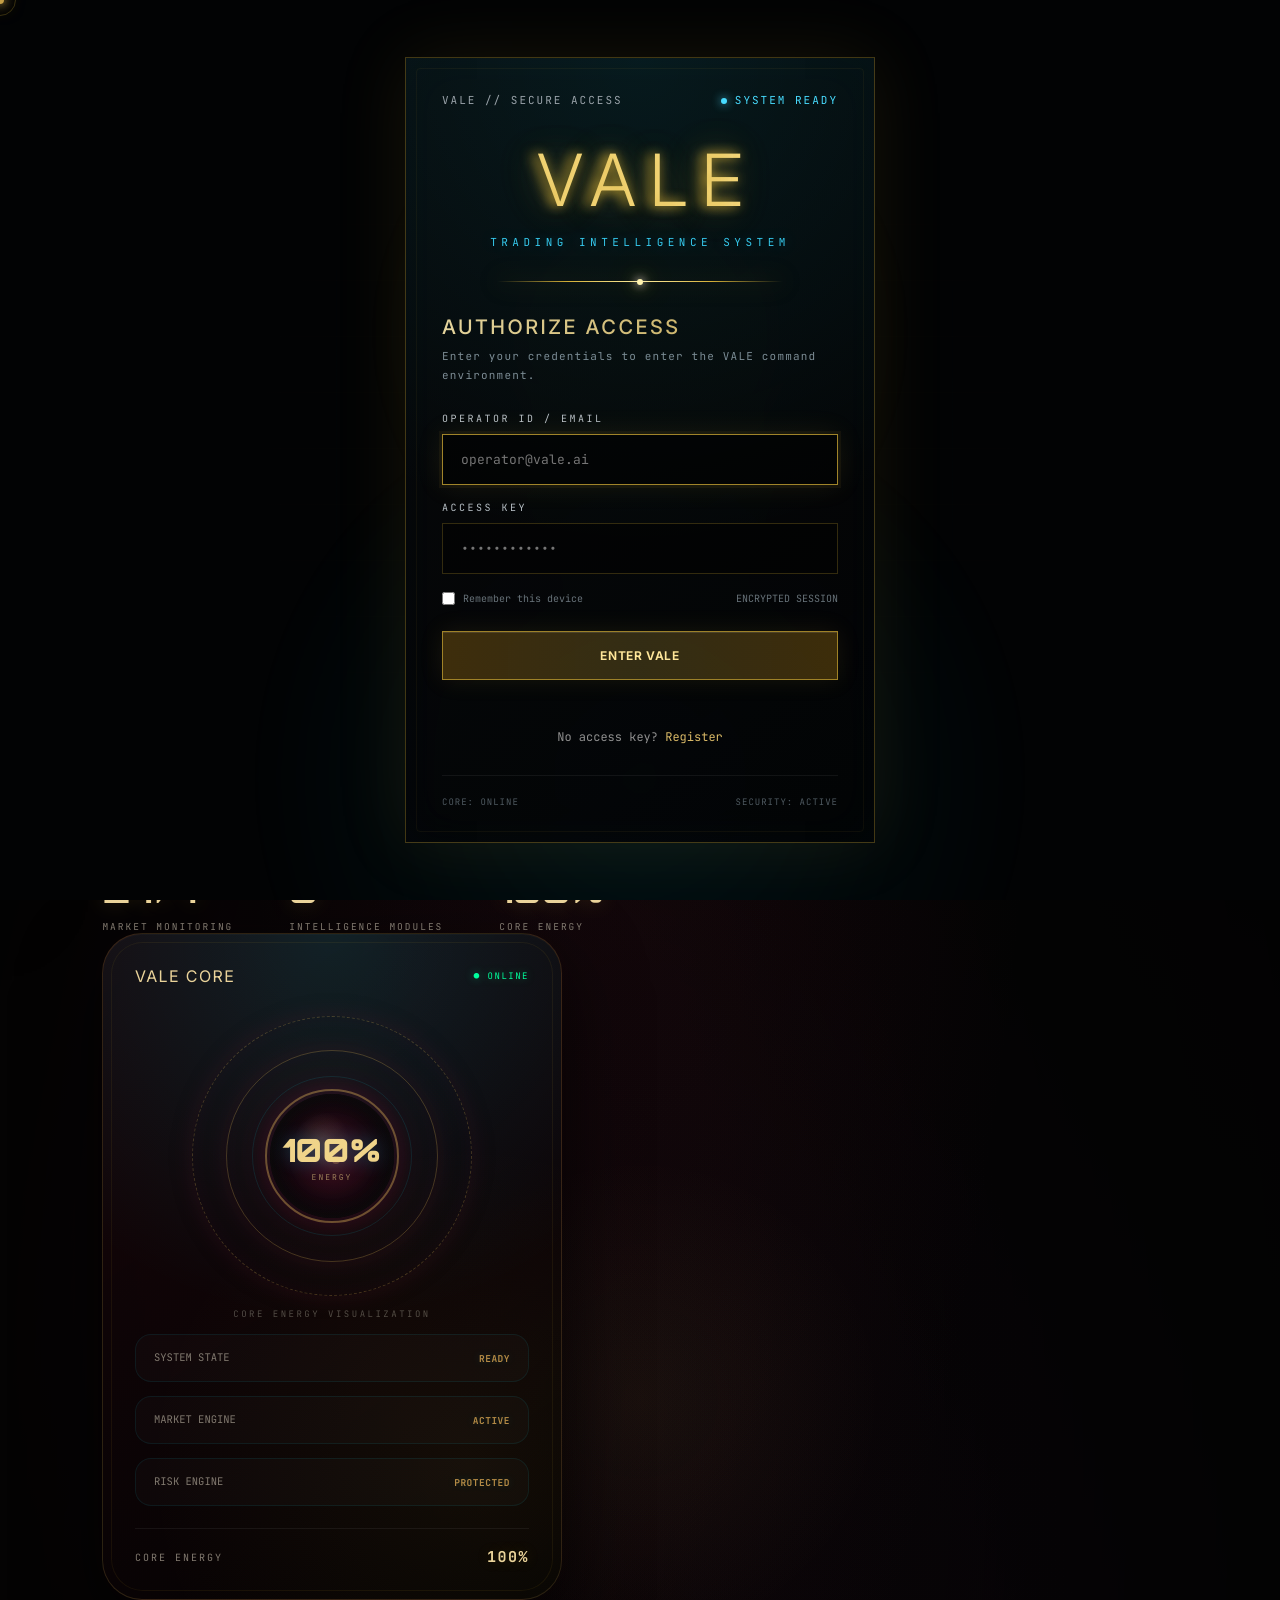
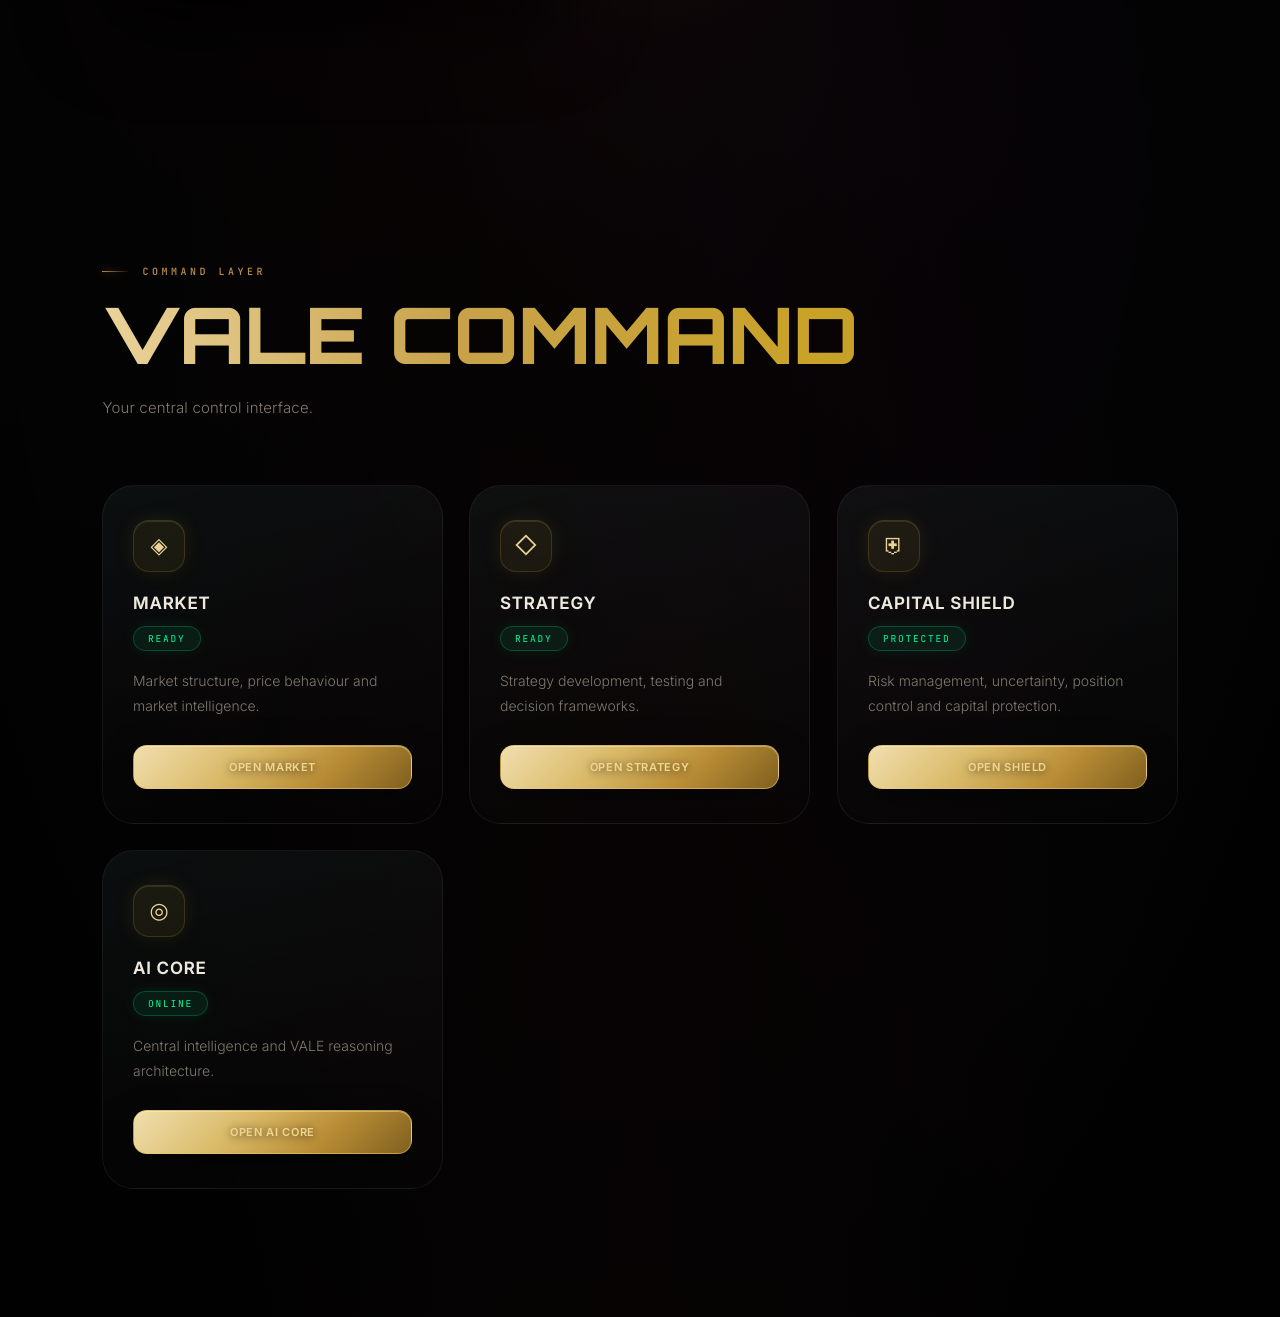
==== commit ea60efe8: "Add files via upload" ====
--- a/index.html
+++ b/index.html
@@ -5676,7 +5676,9 @@
     chat: (message) => sendChat(String(message || "").trim()),
     logout: clearSession,
     profile: () => api("/profile"),
-    health: () => api("/health")
+    health: () => api("/health"),
+    selfTest: () => api("/self-test"),
+    runSetup: () => api("/run-setup")
   };
 })();
 </script>
@@ -5721,6 +5723,8 @@
       <button class="vale-side-action" id="valeNewProject">＋ NEW PROJECT</button>
       <button class="vale-side-action" id="valeSearchHistory">⌕ SEARCH HISTORY</button>
       <button class="vale-side-action" id="valeClearHistory">CLEAR HISTORY</button>
+      <button class="vale-side-action" id="valeSelfTest" style="grid-column:1 / -1">⚙ SYSTEM CHECK</button>
+      <button class="vale-side-action" id="valeRunSetup" style="grid-column:1 / -1">▶ RUN SETUP (importers + link finder)</button>
     </div>
     <div class="vale-side-section"><div class="vale-side-section-title">RECENT HISTORY</div><div class="vale-side-list" id="valeHistoryList"></div></div>
     <div class="vale-side-section" style="flex:0 0 auto;max-height:31%;border-top:1px solid rgba(212,175,55,.10)"><div class="vale-side-section-title">PROJECTS</div><div class="vale-side-list" id="valeProjectList"></div></div>`;
@@ -5829,6 +5833,37 @@
   document.getElementById('valeNewProject').onclick=()=>{const name=prompt('Project name');if(!name||!name.trim())return;state.projects.unshift({id:'p_'+Date.now(),name:name.trim().slice(0,60),created:Date.now()});persist();render()};
   document.getElementById('valeClearHistory').onclick=async()=>{if(!confirm('Clear saved VALE chat history from this device and VALE database?'))return;try{if(window.VALE_API?.api)await window.VALE_API.api('/chat/history',{method:'DELETE'});state.sessions=[];state.activeId=null;ensureSession();persist();render();clearChat()}catch(e){alert('Could not clear database history: '+(e.message||'Please retry.'))}};
   document.getElementById('valeSearchHistory').onclick=()=>{const q=prompt('Search your VALE history');if(q===null)return;const list=document.getElementById('valeHistoryList');const query=q.toLowerCase();Array.from(list.children).forEach(el=>{el.style.display=!query||el.textContent.toLowerCase().includes(query)?'':'none'})};
+  document.getElementById('valeSelfTest').onclick=async()=>{
+    const btn=document.getElementById('valeSelfTest');const was=btn.textContent;btn.textContent='CHECKING...';btn.disabled=true;
+    try{
+      const r=await window.VALE_API.selfTest();
+      const lines=[
+        'OVERALL: '+(r.overall||'unknown').toUpperCase(),
+        'Storage: '+(r.storage?.ok?('ok, '+r.storage.total_saved+' saved'):'not ok'),
+        'Live search: '+(r.driver_live_search?.ok?('ok, '+r.driver_live_search.results_found+' results in '+r.driver_live_search.took_ms+'ms'):'not ok'),
+        'Known sources: '+(r.source_state?.known_sources ?? '?')+' (due for check: '+(r.source_state?.due_for_check ?? '?')+')',
+        'Providers: '+(r.optional_extras?.providers||'?'),
+        'AI helper: '+(r.optional_extras?.ai_helper||'?')
+      ];
+      alert('VALE SYSTEM CHECK\n\n'+lines.join('\n'));
+    }catch(error){
+      alert('VALE SYSTEM CHECK\n\nCould not reach the backend: '+(error.message||error));
+    }finally{
+      btn.textContent=was;btn.disabled=false;
+    }
+  };
+  document.getElementById('valeRunSetup').onclick=async()=>{
+    if(!confirm('This runs the importers and link finder in the background. It can take a few minutes - continue?'))return;
+    const btn=document.getElementById('valeRunSetup');const was=btn.textContent;btn.textContent='STARTING...';btn.disabled=true;
+    try{
+      const r=await window.VALE_API.runSetup();
+      alert(r.started?'Started! Tap SYSTEM CHECK in a minute or two to see progress.':'Already running - tap SYSTEM CHECK to see progress.');
+    }catch(error){
+      alert('Could not reach the backend: '+(error.message||error));
+    }finally{
+      btn.textContent=was;btn.disabled=false;
+    }
+  };
   // Keep menu/history usable even if the existing chat script loads before this block.
   if(hub) hub.style.position='relative';
 })();
